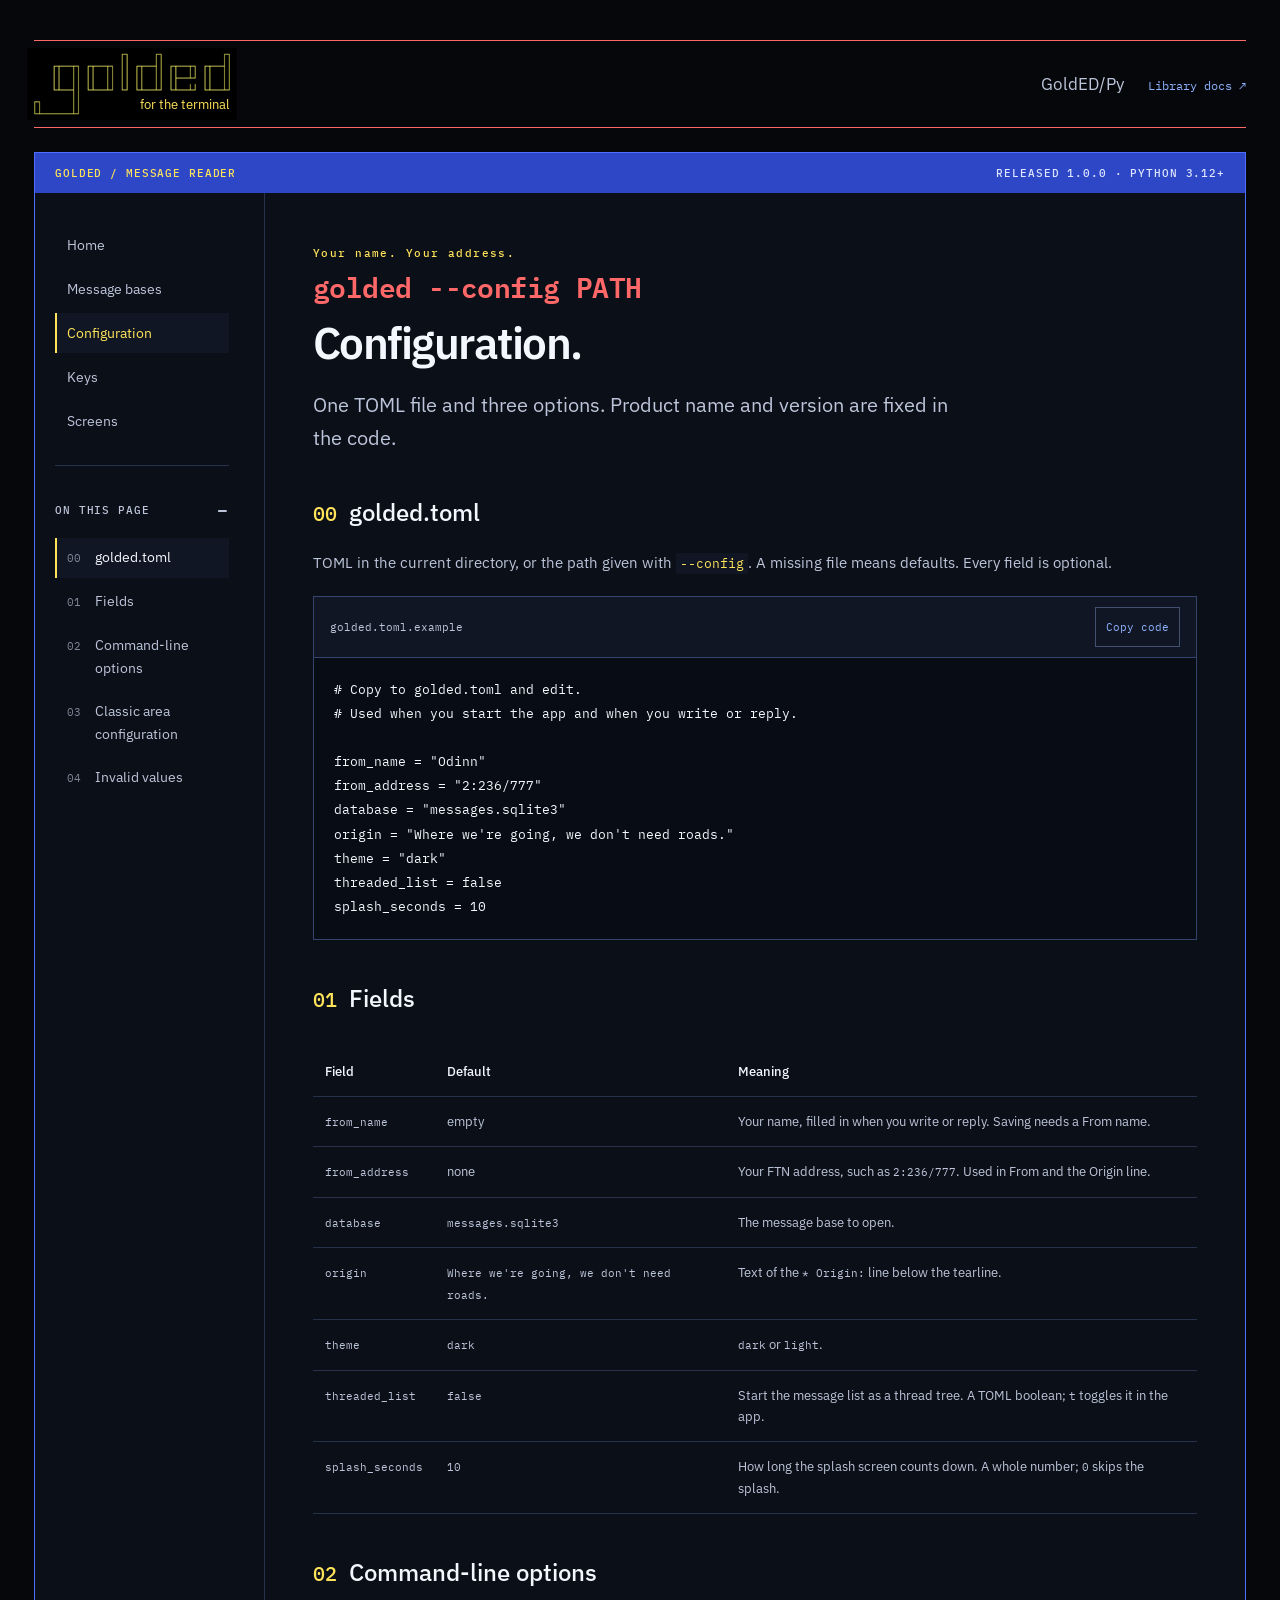
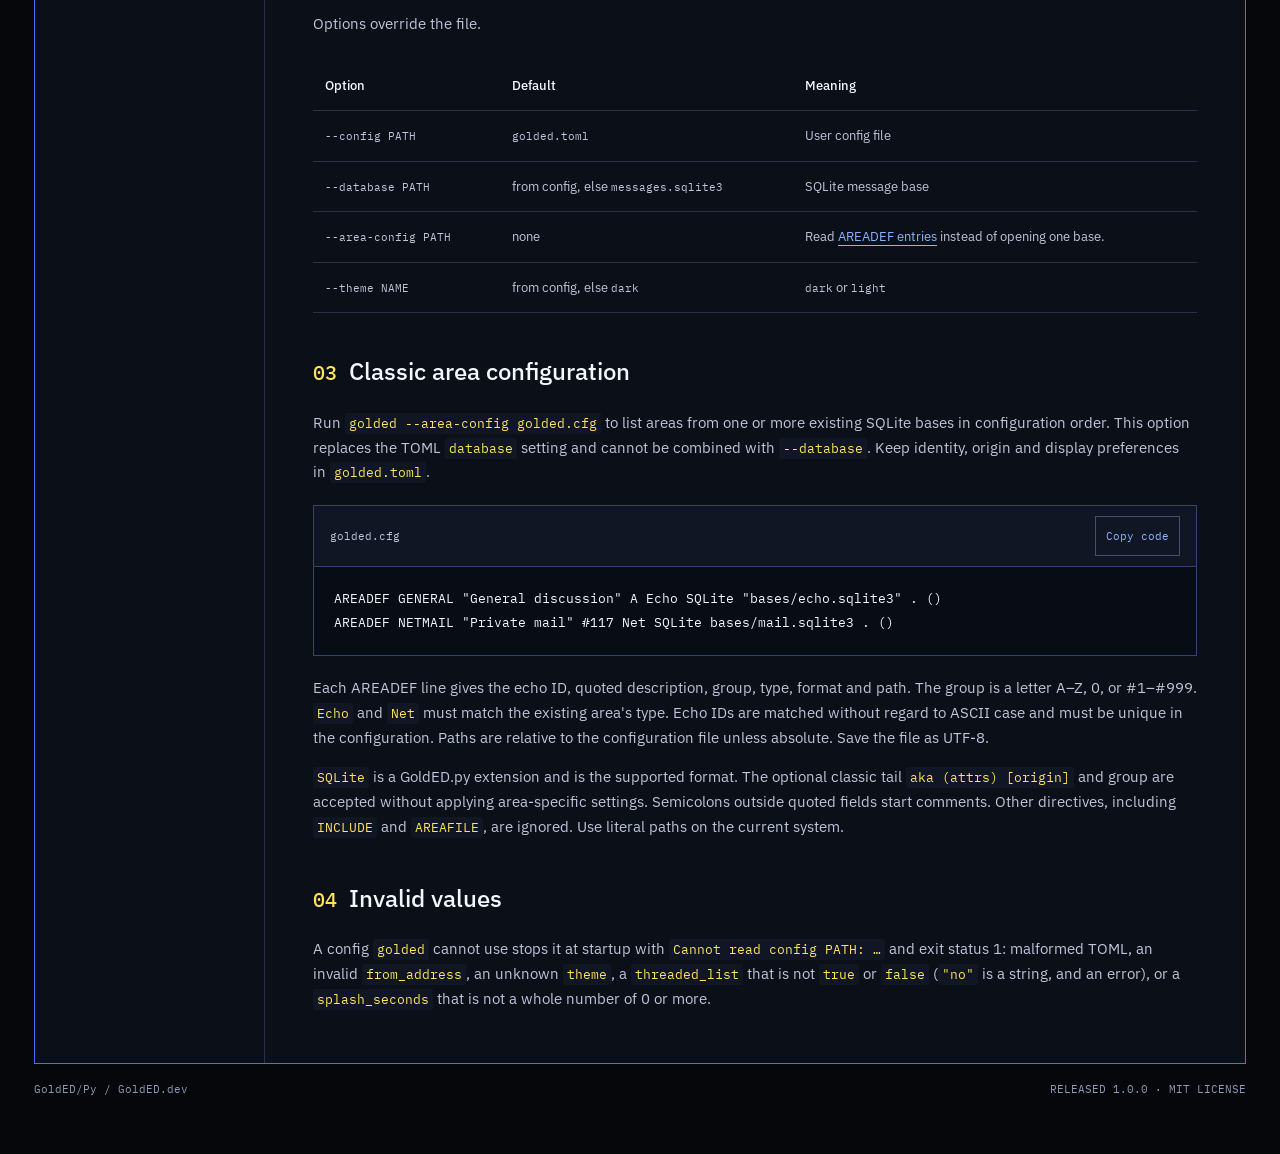
==== site/config.html @ ad5fd250 "feat: support classic GoldED area configuration Read AREADEF entries and route configured areas to t" ====
<!doctype html>
<html lang="en">
<head>
<meta charset="utf-8">
<meta name="viewport" content="width=device-width,initial-scale=1">
<meta name="description" content="golded.toml fields and golded&#x27;s command-line options.">
<title>Configuration · golded</title>
<link rel="stylesheet" href="assets/manual.css">
<link rel="stylesheet" href="assets/golded.css">
</head>
<body>
<a class="skip" href="#file">Skip to content</a>
<div class="page">
<header class="masthead">
<a class="logo-mark" href="index.html" aria-label="golded home">
<img class="logo" src="assets/golded-logo.png" width="600" height="205" alt="GoldED">
<span class="logo-subtitle" aria-hidden="true">for the terminal</span>
</a>
<div><span>GoldED/Py</span><a href="https://golded-dev.github.io/golded-ftn-python-docs/">Library docs ↗</a></div>
</header>
<div class="shell">
<div class="bar"><span>GOLDED / MESSAGE READER</span><span>RELEASED 1.0.0 · PYTHON 3.12+</span></div>
<div class="layout">
<aside><div class="sidebar">
<nav class="page-nav" aria-label="Manual"><a href="index.html">Home</a><a href="database.html">Message bases</a><a href="config.html" aria-current="page">Configuration</a><a href="keys.html">Keys</a><a href="screens.html">Screens</a></nav>
<details class="contents" open><summary>On this page</summary><nav class="nav" aria-label="Sections"><a href="#file"><span class="num">00</span>golded.toml</a><a href="#fields"><span class="num">01</span>Fields</a><a href="#options"><span class="num">02</span>Command-line options</a><a href="#areadef"><span class="num">03</span>Classic area configuration</a><a href="#errors"><span class="num">04</span>Invalid values</a></nav></details>
</div></aside>
<main><p class="eyebrow">Your name. Your address.</p><p class="command">golded --config PATH</p><h1>Configuration.</h1><p class="hero-lead">One TOML file and three options. Product name and version are fixed in the code.</p><section class="guide-section" id="file"><div class="section-title"><span>00</span><h2>golded.toml</h2></div><p>TOML in the current directory, or the path given with <code>--config</code>. A missing file means defaults. Every field is optional.</p><div class="code-pane" id="config-example"><div class="code-head"><span>golded.toml.example</span><button type="button" data-copy="config-example-text" hidden>Copy code</button></div><pre><code id="config-example-text"># Copy to golded.toml and edit.
# Used when you start the app and when you write or reply.

from_name = &quot;Odinn&quot;
from_address = &quot;2:236/777&quot;
database = &quot;messages.sqlite3&quot;
origin = &quot;Where we&#x27;re going, we don&#x27;t need roads.&quot;
theme = &quot;dark&quot;
threaded_list = false
splash_seconds = 10
</code></pre></div></section><section class="guide-section" id="fields"><div class="section-title"><span>01</span><h2>Fields</h2></div><div class="table-wrap"><table><thead><tr><th>Field</th><th>Default</th><th>Meaning</th></tr></thead><tbody><tr><td><code>from_name</code></td><td>empty</td><td>Your name, filled in when you write or reply. Saving needs a From name.</td></tr><tr><td><code>from_address</code></td><td>none</td><td>Your FTN address, such as <code>2:236/777</code>. Used in From and the Origin line.</td></tr><tr><td><code>database</code></td><td><code>messages.sqlite3</code></td><td>The message base to open.</td></tr><tr><td><code>origin</code></td><td><code>Where we're going, we don't need roads.</code></td><td>Text of the <code> * Origin:</code> line below the tearline.</td></tr><tr><td><code>theme</code></td><td><code>dark</code></td><td><code>dark</code> or <code>light</code>.</td></tr><tr><td><code>threaded_list</code></td><td><code>false</code></td><td>Start the message list as a thread tree. A TOML boolean; <code>t</code> toggles it in the app.</td></tr><tr><td><code>splash_seconds</code></td><td><code>10</code></td><td>How long the splash screen counts down. A whole number; <code>0</code> skips the splash.</td></tr></tbody></table></div></section><section class="guide-section" id="options"><div class="section-title"><span>02</span><h2>Command-line options</h2></div><p>Options override the file.</p><div class="table-wrap"><table><thead><tr><th>Option</th><th>Default</th><th>Meaning</th></tr></thead><tbody><tr><td><code>--config PATH</code></td><td><code>golded.toml</code></td><td>User config file</td></tr><tr><td><code>--database PATH</code></td><td>from config, else <code>messages.sqlite3</code></td><td>SQLite message base</td></tr><tr><td><code>--area-config PATH</code></td><td>none</td><td>Read <a href='#areadef'>AREADEF entries</a> instead of opening one base.</td></tr><tr><td><code>--theme NAME</code></td><td>from config, else <code>dark</code></td><td><code>dark</code> or <code>light</code></td></tr></tbody></table></div></section><section class="guide-section" id="areadef"><div class="section-title"><span>03</span><h2>Classic area configuration</h2></div><p>Run <code>golded --area-config golded.cfg</code> to list areas from one or more existing SQLite bases in configuration order. This option replaces the TOML <code>database</code> setting and cannot be combined with <code>--database</code>. Keep identity, origin and display preferences in <code>golded.toml</code>.</p><div class="code-pane" id="areadef-example"><div class="code-head"><span>golded.cfg</span><button type="button" data-copy="areadef-example-text" hidden>Copy code</button></div><pre><code id="areadef-example-text">AREADEF GENERAL &quot;General discussion&quot; A Echo SQLite &quot;bases/echo.sqlite3&quot; . ()
AREADEF NETMAIL &quot;Private mail&quot; #117 Net SQLite bases/mail.sqlite3 . ()
</code></pre></div><p>Each AREADEF line gives the echo ID, quoted description, group, type, format and path. The group is a letter A–Z, 0, or #1–#999. <code>Echo</code> and <code>Net</code> must match the existing area's type. Echo IDs are matched without regard to ASCII case and must be unique in the configuration. Paths are relative to the configuration file unless absolute. Save the file as UTF-8.</p><p><code>SQLite</code> is a GoldED.py extension and is the supported format. The optional classic tail <code>aka (attrs) [origin]</code> and group are accepted without applying area-specific settings. Semicolons outside quoted fields start comments. Other directives, including <code>INCLUDE</code> and <code>AREAFILE</code>, are ignored. Use literal paths on the current system.</p></section><section class="guide-section" id="errors"><div class="section-title"><span>04</span><h2>Invalid values</h2></div><p>A config <code>golded</code> cannot use stops it at startup with <code>Cannot read config PATH: …</code> and exit status 1: malformed TOML, an invalid <code>from_address</code>, an unknown <code>theme</code>, a <code>threaded_list</code> that is not <code>true</code> or <code>false</code> (<code>"no"</code> is a string, and an error), or a <code>splash_seconds</code> that is not a whole number of 0 or more.</p></section></main>
</div></div>
<footer><span>GoldED/Py / GoldED.dev</span><span>RELEASED 1.0.0 · MIT LICENSE</span></footer>
</div>

<script>
const contents=document.querySelector('.contents');
if(contents && window.matchMedia('(max-width:800px)').matches) contents.open=false;
for(const button of document.querySelectorAll('[data-copy]')){
  button.hidden=false;
  button.addEventListener('click', async () => {
    const node=document.getElementById(button.dataset.copy);
    const text=node.textContent;
    try {
      if(navigator.clipboard && window.isSecureContext){
        await navigator.clipboard.writeText(text);
      } else {
        const field=document.createElement('textarea');
        field.value=text;
        field.style.position='fixed';
        field.style.opacity='0';
        document.body.append(field);
        field.select();
        const ok=document.execCommand('copy');
        field.remove();
        button.focus();
        if(!ok) throw new Error('copy');
      }
      button.textContent='Copied';
    } catch {
      button.textContent='Select code';
      const range=document.createRange();
      range.selectNodeContents(node);
      const selection=window.getSelection();
      selection.removeAllRanges();
      selection.addRange(range);
    }
    setTimeout(() => button.textContent='Copy code', 1800);
  });
}
const links=[...document.querySelectorAll('.nav a')];
const sections=[...document.querySelectorAll('main section')];
function markSection(id){
  for(const link of links){
    if(link.hash === '#' + id) link.setAttribute('aria-current','location');
    else link.removeAttribute('aria-current');
  }
}
function track(){
  if(!sections.length) return;
  let current=sections[0].id;
  for(const section of sections){
    if(section.getBoundingClientRect().top <= 120) current=section.id;
  }
  const page=document.scrollingElement;
  if(page.scrollHeight > page.clientHeight &&
     Math.ceil(page.scrollTop + page.clientHeight) >= page.scrollHeight - 2){
    current=sections[sections.length - 1].id;
  }
  markSection(current);
}
window.addEventListener('scroll', track, {passive:true});
window.addEventListener('resize', track);
window.addEventListener('hashchange', () => {
  const selected=links.find(link => link.hash === window.location.hash);
  if(selected) markSection(selected.hash.slice(1));
  else track();
});
track();
</script>

</body>
</html>
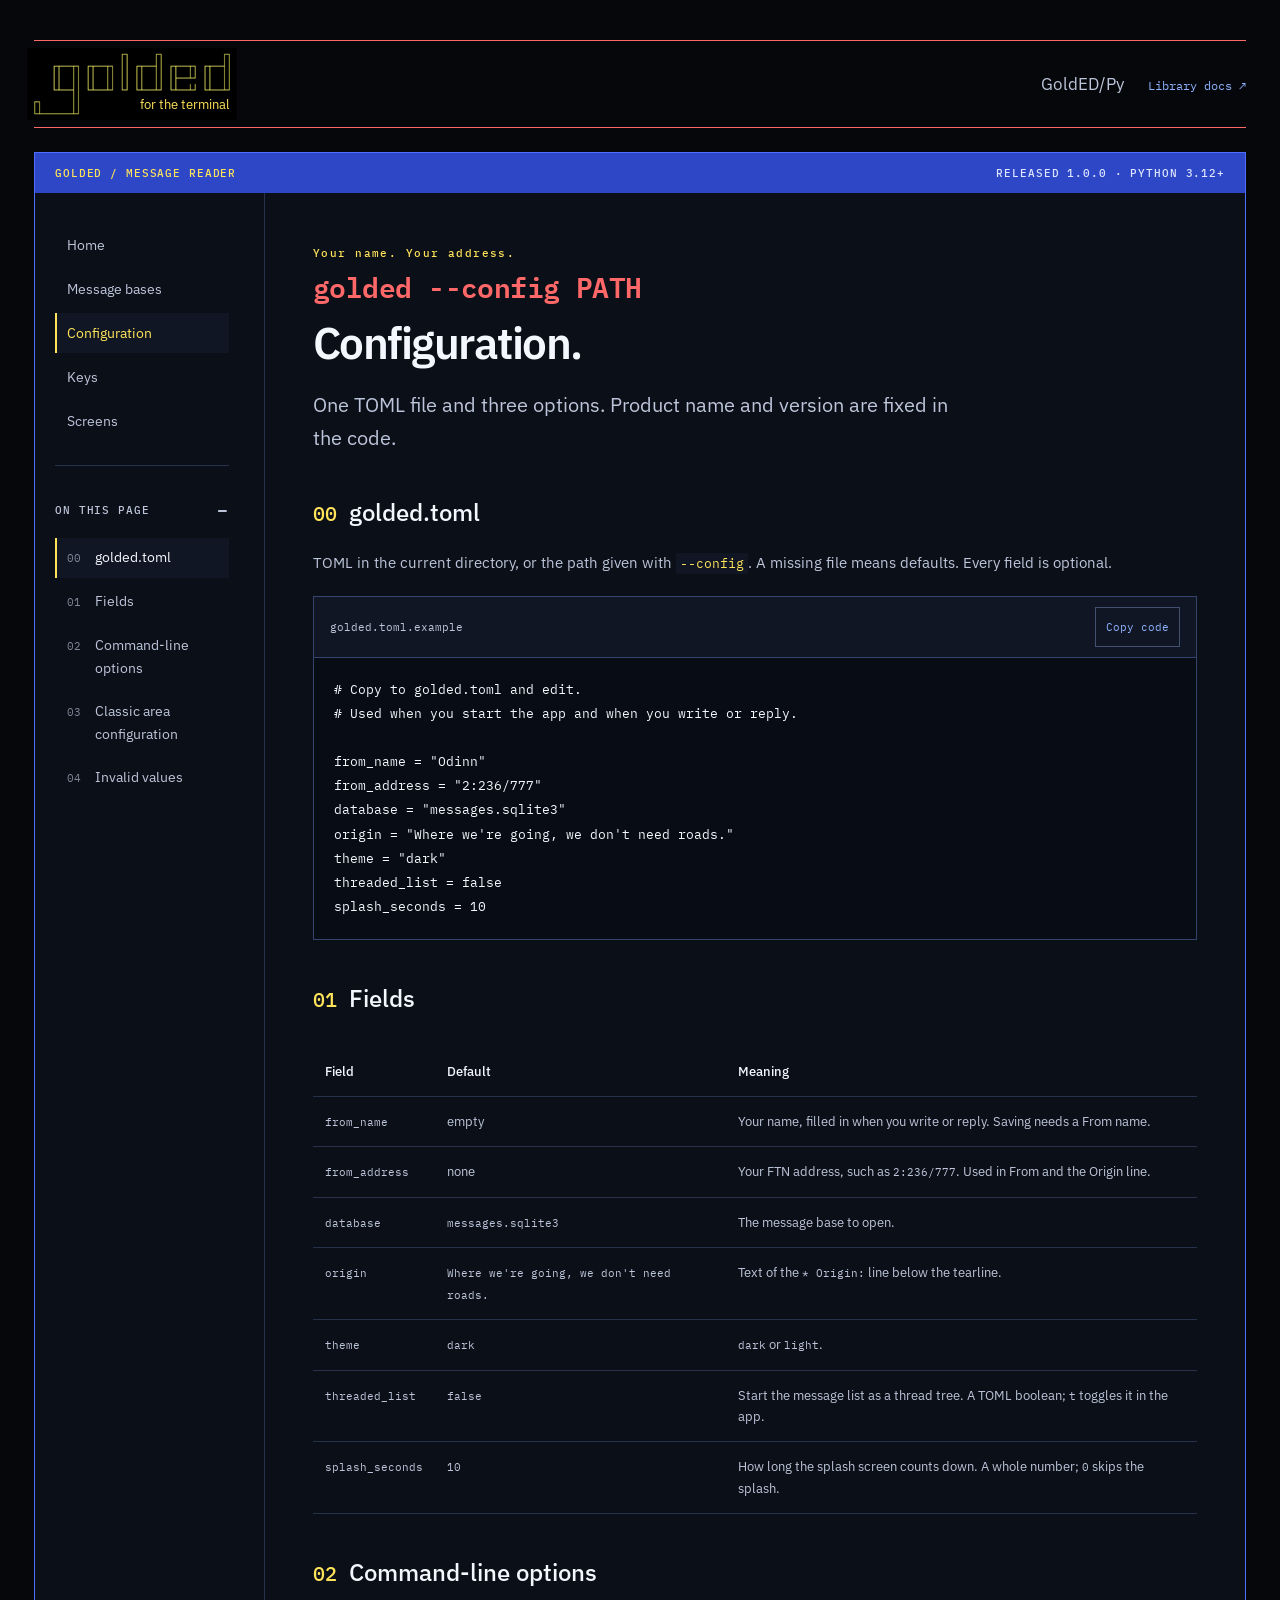
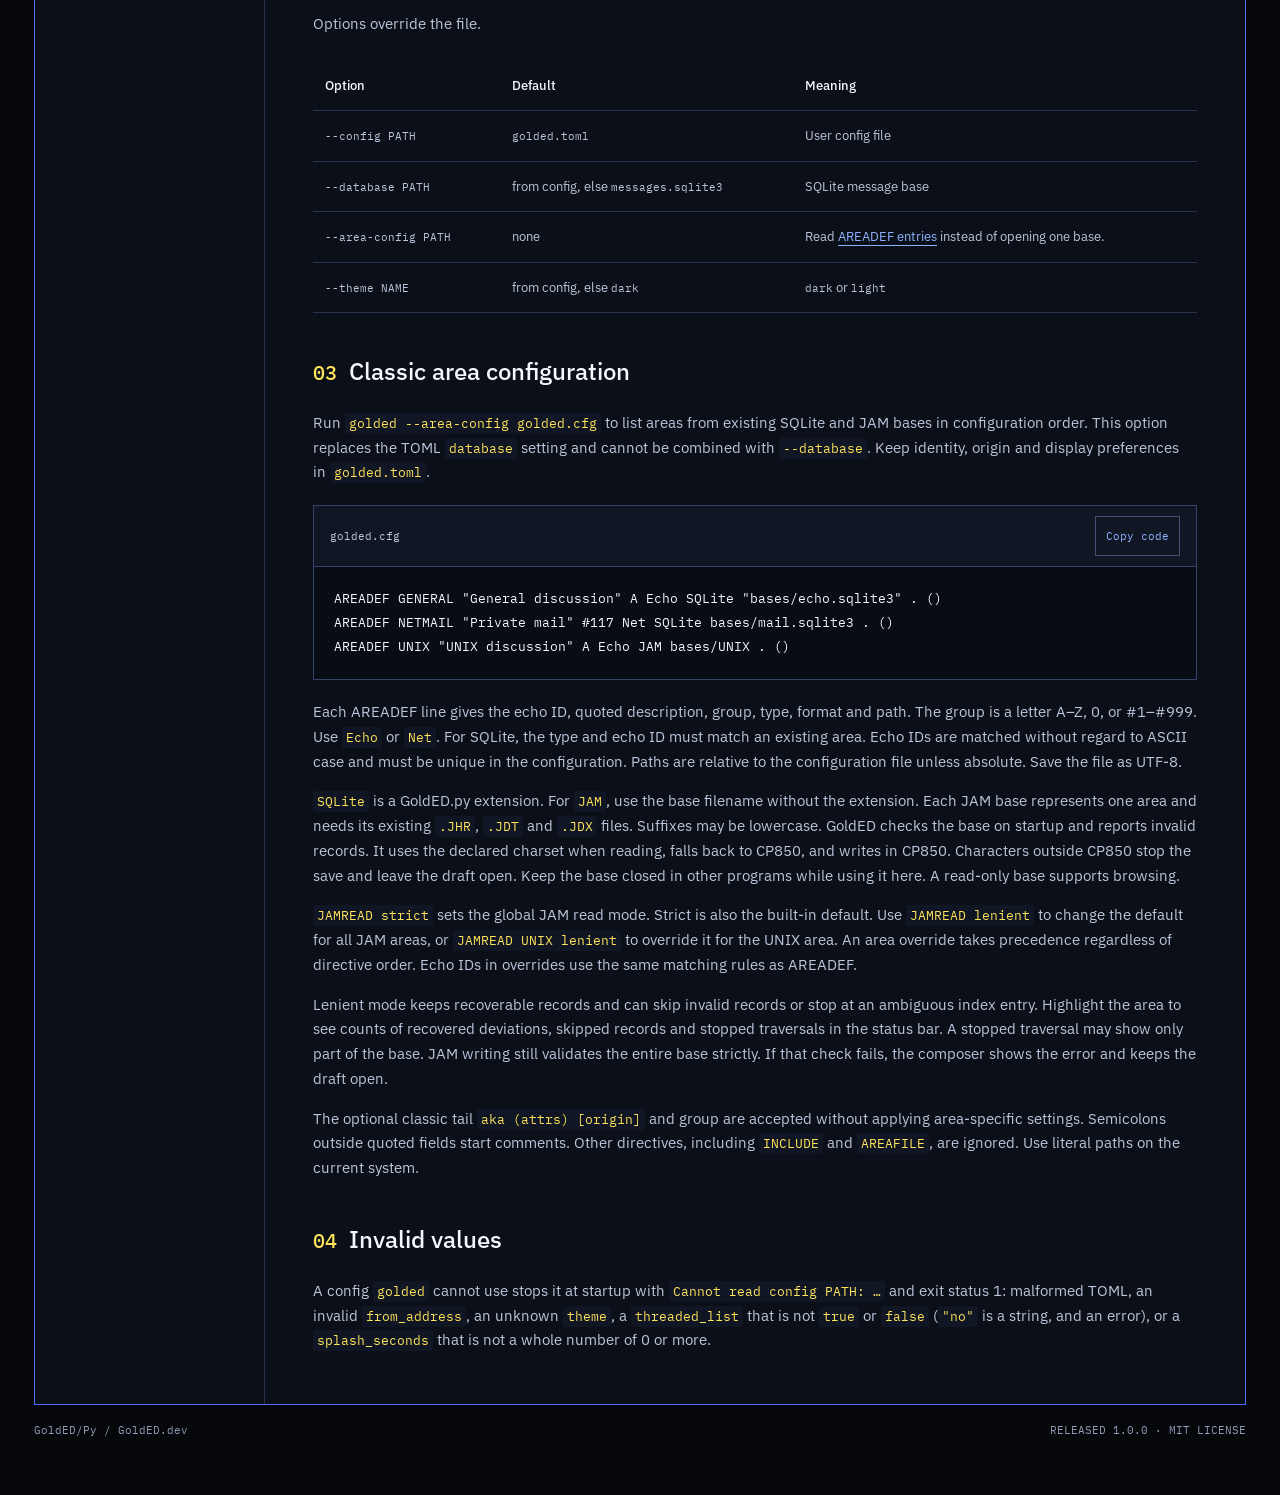
==== commit 795cb273: "feat: support JAM message bases and read modes Open JAM areas through AREADEF and route reads, new m" ====
--- a/site/config.html
+++ b/site/config.html
@@ -35,9 +35,10 @@
 theme = &quot;dark&quot;
 threaded_list = false
 splash_seconds = 10
-</code></pre></div></section><section class="guide-section" id="fields"><div class="section-title"><span>01</span><h2>Fields</h2></div><div class="table-wrap"><table><thead><tr><th>Field</th><th>Default</th><th>Meaning</th></tr></thead><tbody><tr><td><code>from_name</code></td><td>empty</td><td>Your name, filled in when you write or reply. Saving needs a From name.</td></tr><tr><td><code>from_address</code></td><td>none</td><td>Your FTN address, such as <code>2:236/777</code>. Used in From and the Origin line.</td></tr><tr><td><code>database</code></td><td><code>messages.sqlite3</code></td><td>The message base to open.</td></tr><tr><td><code>origin</code></td><td><code>Where we're going, we don't need roads.</code></td><td>Text of the <code> * Origin:</code> line below the tearline.</td></tr><tr><td><code>theme</code></td><td><code>dark</code></td><td><code>dark</code> or <code>light</code>.</td></tr><tr><td><code>threaded_list</code></td><td><code>false</code></td><td>Start the message list as a thread tree. A TOML boolean; <code>t</code> toggles it in the app.</td></tr><tr><td><code>splash_seconds</code></td><td><code>10</code></td><td>How long the splash screen counts down. A whole number; <code>0</code> skips the splash.</td></tr></tbody></table></div></section><section class="guide-section" id="options"><div class="section-title"><span>02</span><h2>Command-line options</h2></div><p>Options override the file.</p><div class="table-wrap"><table><thead><tr><th>Option</th><th>Default</th><th>Meaning</th></tr></thead><tbody><tr><td><code>--config PATH</code></td><td><code>golded.toml</code></td><td>User config file</td></tr><tr><td><code>--database PATH</code></td><td>from config, else <code>messages.sqlite3</code></td><td>SQLite message base</td></tr><tr><td><code>--area-config PATH</code></td><td>none</td><td>Read <a href='#areadef'>AREADEF entries</a> instead of opening one base.</td></tr><tr><td><code>--theme NAME</code></td><td>from config, else <code>dark</code></td><td><code>dark</code> or <code>light</code></td></tr></tbody></table></div></section><section class="guide-section" id="areadef"><div class="section-title"><span>03</span><h2>Classic area configuration</h2></div><p>Run <code>golded --area-config golded.cfg</code> to list areas from one or more existing SQLite bases in configuration order. This option replaces the TOML <code>database</code> setting and cannot be combined with <code>--database</code>. Keep identity, origin and display preferences in <code>golded.toml</code>.</p><div class="code-pane" id="areadef-example"><div class="code-head"><span>golded.cfg</span><button type="button" data-copy="areadef-example-text" hidden>Copy code</button></div><pre><code id="areadef-example-text">AREADEF GENERAL &quot;General discussion&quot; A Echo SQLite &quot;bases/echo.sqlite3&quot; . ()
+</code></pre></div></section><section class="guide-section" id="fields"><div class="section-title"><span>01</span><h2>Fields</h2></div><div class="table-wrap"><table><thead><tr><th>Field</th><th>Default</th><th>Meaning</th></tr></thead><tbody><tr><td><code>from_name</code></td><td>empty</td><td>Your name, filled in when you write or reply. Saving needs a From name.</td></tr><tr><td><code>from_address</code></td><td>none</td><td>Your FTN address, such as <code>2:236/777</code>. Used in From and the Origin line.</td></tr><tr><td><code>database</code></td><td><code>messages.sqlite3</code></td><td>The message base to open.</td></tr><tr><td><code>origin</code></td><td><code>Where we're going, we don't need roads.</code></td><td>Text of the <code> * Origin:</code> line below the tearline.</td></tr><tr><td><code>theme</code></td><td><code>dark</code></td><td><code>dark</code> or <code>light</code>.</td></tr><tr><td><code>threaded_list</code></td><td><code>false</code></td><td>Start the message list as a thread tree. A TOML boolean; <code>t</code> toggles it in the app.</td></tr><tr><td><code>splash_seconds</code></td><td><code>10</code></td><td>How long the splash screen counts down. A whole number; <code>0</code> skips the splash.</td></tr></tbody></table></div></section><section class="guide-section" id="options"><div class="section-title"><span>02</span><h2>Command-line options</h2></div><p>Options override the file.</p><div class="table-wrap"><table><thead><tr><th>Option</th><th>Default</th><th>Meaning</th></tr></thead><tbody><tr><td><code>--config PATH</code></td><td><code>golded.toml</code></td><td>User config file</td></tr><tr><td><code>--database PATH</code></td><td>from config, else <code>messages.sqlite3</code></td><td>SQLite message base</td></tr><tr><td><code>--area-config PATH</code></td><td>none</td><td>Read <a href='#areadef'>AREADEF entries</a> instead of opening one base.</td></tr><tr><td><code>--theme NAME</code></td><td>from config, else <code>dark</code></td><td><code>dark</code> or <code>light</code></td></tr></tbody></table></div></section><section class="guide-section" id="areadef"><div class="section-title"><span>03</span><h2>Classic area configuration</h2></div><p>Run <code>golded --area-config golded.cfg</code> to list areas from existing SQLite and JAM bases in configuration order. This option replaces the TOML <code>database</code> setting and cannot be combined with <code>--database</code>. Keep identity, origin and display preferences in <code>golded.toml</code>.</p><div class="code-pane" id="areadef-example"><div class="code-head"><span>golded.cfg</span><button type="button" data-copy="areadef-example-text" hidden>Copy code</button></div><pre><code id="areadef-example-text">AREADEF GENERAL &quot;General discussion&quot; A Echo SQLite &quot;bases/echo.sqlite3&quot; . ()
 AREADEF NETMAIL &quot;Private mail&quot; #117 Net SQLite bases/mail.sqlite3 . ()
-</code></pre></div><p>Each AREADEF line gives the echo ID, quoted description, group, type, format and path. The group is a letter A–Z, 0, or #1–#999. <code>Echo</code> and <code>Net</code> must match the existing area's type. Echo IDs are matched without regard to ASCII case and must be unique in the configuration. Paths are relative to the configuration file unless absolute. Save the file as UTF-8.</p><p><code>SQLite</code> is a GoldED.py extension and is the supported format. The optional classic tail <code>aka (attrs) [origin]</code> and group are accepted without applying area-specific settings. Semicolons outside quoted fields start comments. Other directives, including <code>INCLUDE</code> and <code>AREAFILE</code>, are ignored. Use literal paths on the current system.</p></section><section class="guide-section" id="errors"><div class="section-title"><span>04</span><h2>Invalid values</h2></div><p>A config <code>golded</code> cannot use stops it at startup with <code>Cannot read config PATH: …</code> and exit status 1: malformed TOML, an invalid <code>from_address</code>, an unknown <code>theme</code>, a <code>threaded_list</code> that is not <code>true</code> or <code>false</code> (<code>"no"</code> is a string, and an error), or a <code>splash_seconds</code> that is not a whole number of 0 or more.</p></section></main>
+AREADEF UNIX &quot;UNIX discussion&quot; A Echo JAM bases/UNIX . ()
+</code></pre></div><p>Each AREADEF line gives the echo ID, quoted description, group, type, format and path. The group is a letter A–Z, 0, or #1–#999. Use <code>Echo</code> or <code>Net</code>. For SQLite, the type and echo ID must match an existing area. Echo IDs are matched without regard to ASCII case and must be unique in the configuration. Paths are relative to the configuration file unless absolute. Save the file as UTF-8.</p><p><code>SQLite</code> is a GoldED.py extension. For <code>JAM</code>, use the base filename without the extension. Each JAM base represents one area and needs its existing <code>.JHR</code>, <code>.JDT</code> and <code>.JDX</code> files. Suffixes may be lowercase. GoldED checks the base on startup and reports invalid records. It uses the declared charset when reading, falls back to CP850, and writes in CP850. Characters outside CP850 stop the save and leave the draft open. Keep the base closed in other programs while using it here. A read-only base supports browsing.</p><p><code>JAMREAD strict</code> sets the global JAM read mode. Strict is also the built-in default. Use <code>JAMREAD lenient</code> to change the default for all JAM areas, or <code>JAMREAD UNIX lenient</code> to override it for the UNIX area. An area override takes precedence regardless of directive order. Echo IDs in overrides use the same matching rules as AREADEF.</p><p>Lenient mode keeps recoverable records and can skip invalid records or stop at an ambiguous index entry. Highlight the area to see counts of recovered deviations, skipped records and stopped traversals in the status bar. A stopped traversal may show only part of the base. JAM writing still validates the entire base strictly. If that check fails, the composer shows the error and keeps the draft open.</p><p>The optional classic tail <code>aka (attrs) [origin]</code> and group are accepted without applying area-specific settings. Semicolons outside quoted fields start comments. Other directives, including <code>INCLUDE</code> and <code>AREAFILE</code>, are ignored. Use literal paths on the current system.</p></section><section class="guide-section" id="errors"><div class="section-title"><span>04</span><h2>Invalid values</h2></div><p>A config <code>golded</code> cannot use stops it at startup with <code>Cannot read config PATH: …</code> and exit status 1: malformed TOML, an invalid <code>from_address</code>, an unknown <code>theme</code>, a <code>threaded_list</code> that is not <code>true</code> or <code>false</code> (<code>"no"</code> is a string, and an error), or a <code>splash_seconds</code> that is not a whole number of 0 or more.</p></section></main>
 </div></div>
 <footer><span>GoldED/Py / GoldED.dev</span><span>RELEASED 1.0.0 · MIT LICENSE</span></footer>
 </div>
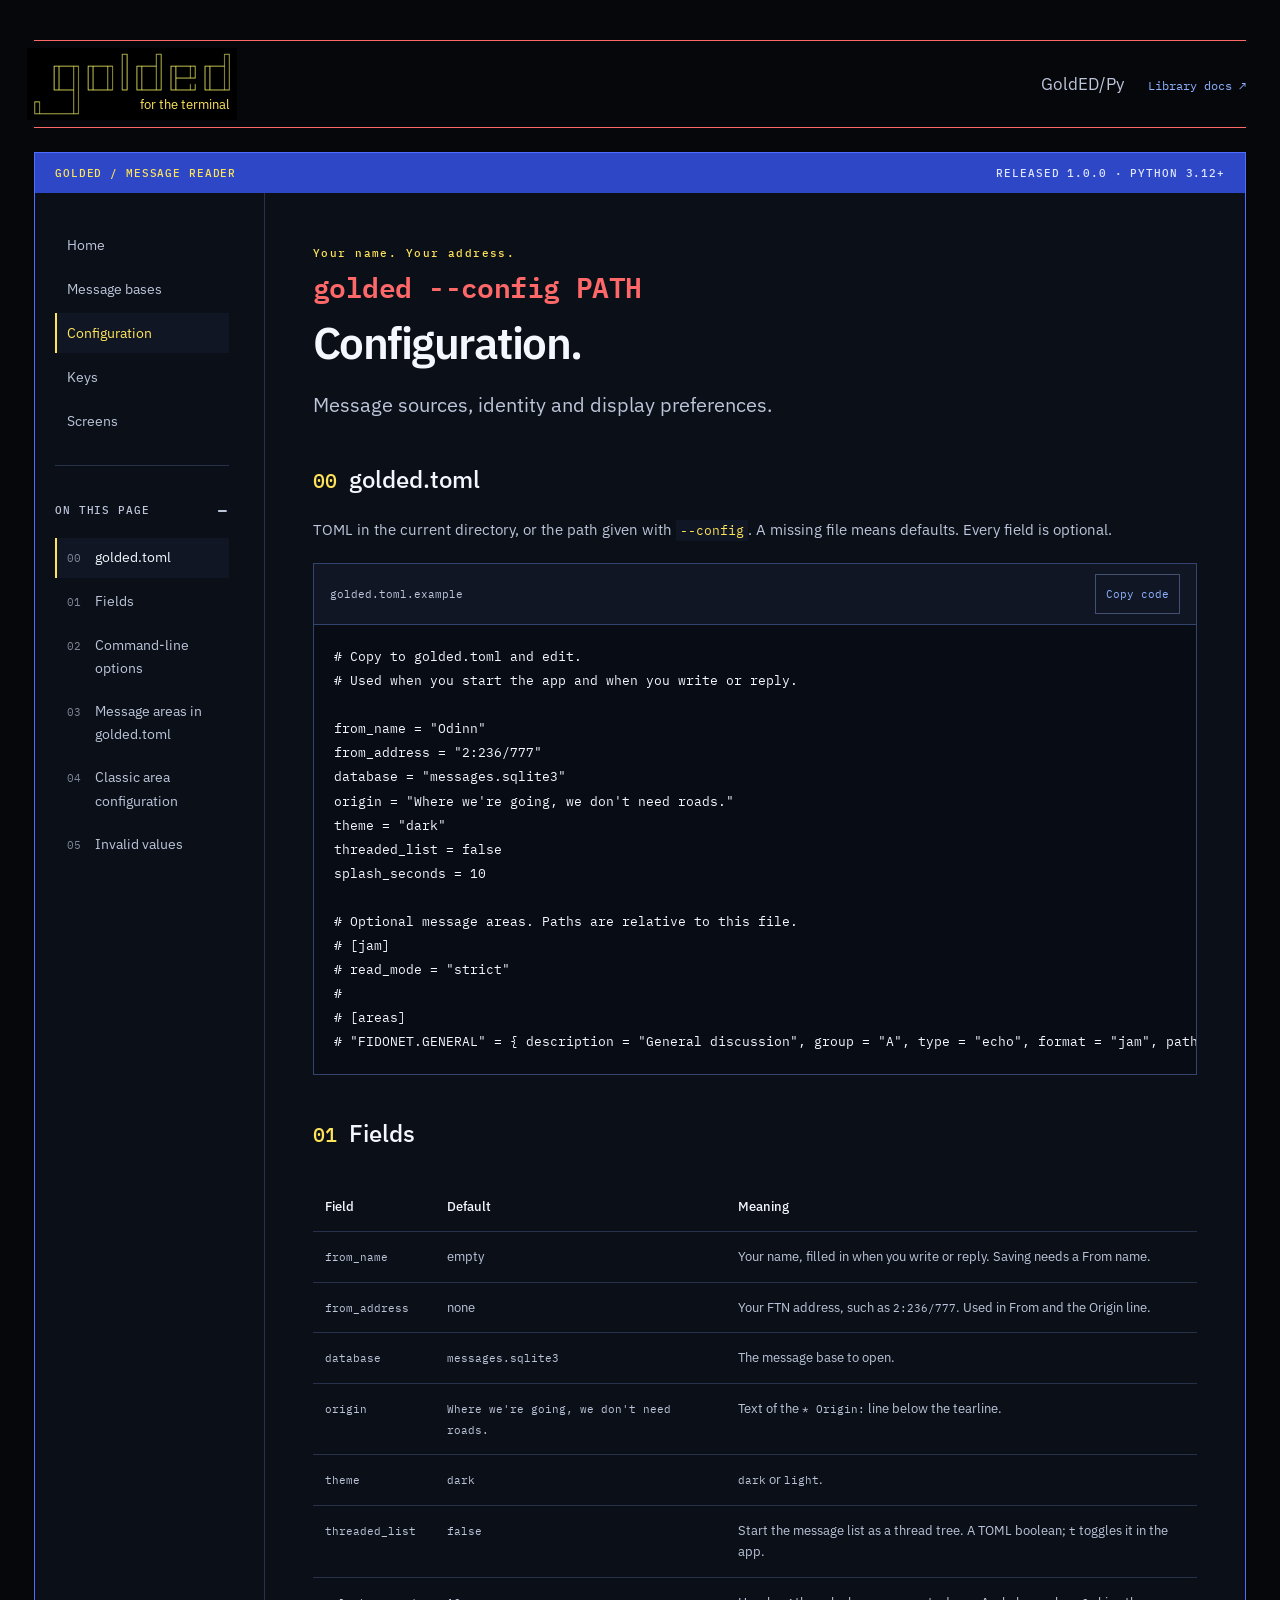
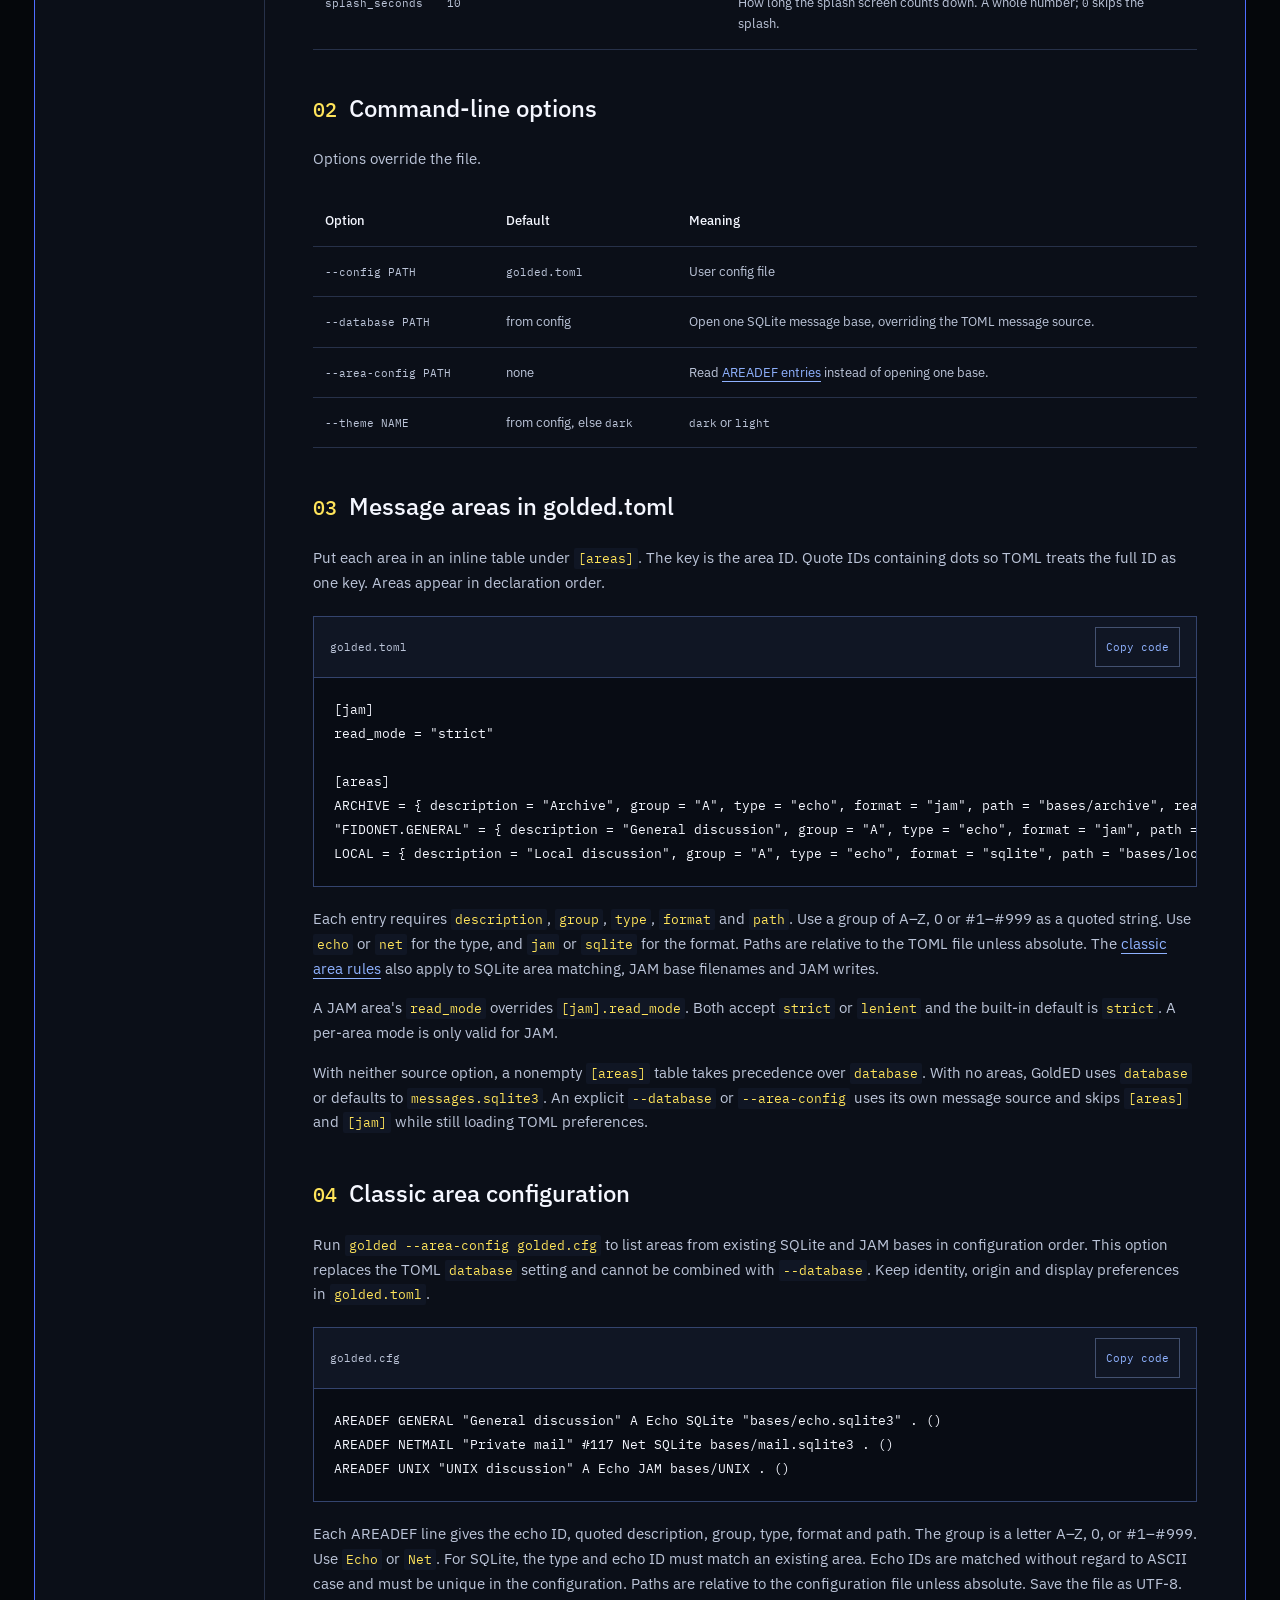
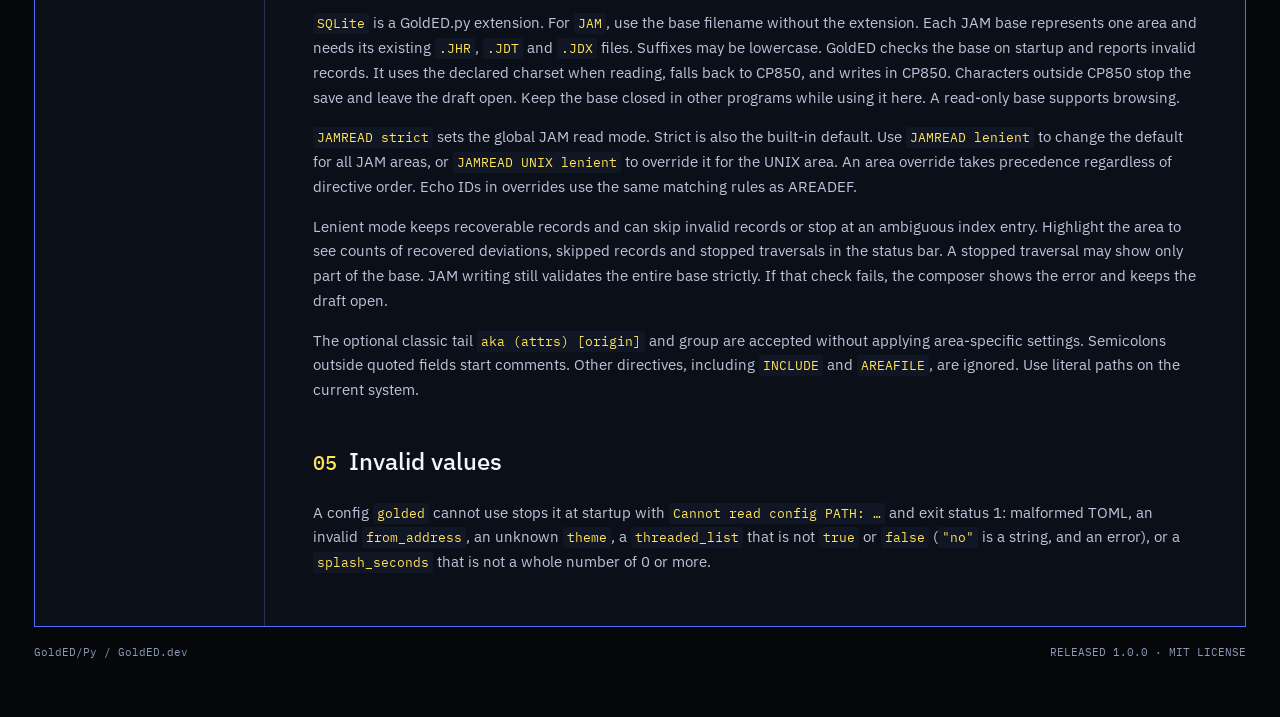
==== commit 0903a2e4: "Merge TOML message area configuration" ====
--- a/site/config.html
+++ b/site/config.html
@@ -23,9 +23,9 @@
 <div class="layout">
 <aside><div class="sidebar">
 <nav class="page-nav" aria-label="Manual"><a href="index.html">Home</a><a href="database.html">Message bases</a><a href="config.html" aria-current="page">Configuration</a><a href="keys.html">Keys</a><a href="screens.html">Screens</a></nav>
-<details class="contents" open><summary>On this page</summary><nav class="nav" aria-label="Sections"><a href="#file"><span class="num">00</span>golded.toml</a><a href="#fields"><span class="num">01</span>Fields</a><a href="#options"><span class="num">02</span>Command-line options</a><a href="#areadef"><span class="num">03</span>Classic area configuration</a><a href="#errors"><span class="num">04</span>Invalid values</a></nav></details>
+<details class="contents" open><summary>On this page</summary><nav class="nav" aria-label="Sections"><a href="#file"><span class="num">00</span>golded.toml</a><a href="#fields"><span class="num">01</span>Fields</a><a href="#options"><span class="num">02</span>Command-line options</a><a href="#toml-areas"><span class="num">03</span>Message areas in golded.toml</a><a href="#areadef"><span class="num">04</span>Classic area configuration</a><a href="#errors"><span class="num">05</span>Invalid values</a></nav></details>
 </div></aside>
-<main><p class="eyebrow">Your name. Your address.</p><p class="command">golded --config PATH</p><h1>Configuration.</h1><p class="hero-lead">One TOML file and three options. Product name and version are fixed in the code.</p><section class="guide-section" id="file"><div class="section-title"><span>00</span><h2>golded.toml</h2></div><p>TOML in the current directory, or the path given with <code>--config</code>. A missing file means defaults. Every field is optional.</p><div class="code-pane" id="config-example"><div class="code-head"><span>golded.toml.example</span><button type="button" data-copy="config-example-text" hidden>Copy code</button></div><pre><code id="config-example-text"># Copy to golded.toml and edit.
+<main><p class="eyebrow">Your name. Your address.</p><p class="command">golded --config PATH</p><h1>Configuration.</h1><p class="hero-lead">Message sources, identity and display preferences.</p><section class="guide-section" id="file"><div class="section-title"><span>00</span><h2>golded.toml</h2></div><p>TOML in the current directory, or the path given with <code>--config</code>. A missing file means defaults. Every field is optional.</p><div class="code-pane" id="config-example"><div class="code-head"><span>golded.toml.example</span><button type="button" data-copy="config-example-text" hidden>Copy code</button></div><pre><code id="config-example-text"># Copy to golded.toml and edit.
 # Used when you start the app and when you write or reply.
 
 from_name = &quot;Odinn&quot;
@@ -35,10 +35,24 @@
 theme = &quot;dark&quot;
 threaded_list = false
 splash_seconds = 10
-</code></pre></div></section><section class="guide-section" id="fields"><div class="section-title"><span>01</span><h2>Fields</h2></div><div class="table-wrap"><table><thead><tr><th>Field</th><th>Default</th><th>Meaning</th></tr></thead><tbody><tr><td><code>from_name</code></td><td>empty</td><td>Your name, filled in when you write or reply. Saving needs a From name.</td></tr><tr><td><code>from_address</code></td><td>none</td><td>Your FTN address, such as <code>2:236/777</code>. Used in From and the Origin line.</td></tr><tr><td><code>database</code></td><td><code>messages.sqlite3</code></td><td>The message base to open.</td></tr><tr><td><code>origin</code></td><td><code>Where we're going, we don't need roads.</code></td><td>Text of the <code> * Origin:</code> line below the tearline.</td></tr><tr><td><code>theme</code></td><td><code>dark</code></td><td><code>dark</code> or <code>light</code>.</td></tr><tr><td><code>threaded_list</code></td><td><code>false</code></td><td>Start the message list as a thread tree. A TOML boolean; <code>t</code> toggles it in the app.</td></tr><tr><td><code>splash_seconds</code></td><td><code>10</code></td><td>How long the splash screen counts down. A whole number; <code>0</code> skips the splash.</td></tr></tbody></table></div></section><section class="guide-section" id="options"><div class="section-title"><span>02</span><h2>Command-line options</h2></div><p>Options override the file.</p><div class="table-wrap"><table><thead><tr><th>Option</th><th>Default</th><th>Meaning</th></tr></thead><tbody><tr><td><code>--config PATH</code></td><td><code>golded.toml</code></td><td>User config file</td></tr><tr><td><code>--database PATH</code></td><td>from config, else <code>messages.sqlite3</code></td><td>SQLite message base</td></tr><tr><td><code>--area-config PATH</code></td><td>none</td><td>Read <a href='#areadef'>AREADEF entries</a> instead of opening one base.</td></tr><tr><td><code>--theme NAME</code></td><td>from config, else <code>dark</code></td><td><code>dark</code> or <code>light</code></td></tr></tbody></table></div></section><section class="guide-section" id="areadef"><div class="section-title"><span>03</span><h2>Classic area configuration</h2></div><p>Run <code>golded --area-config golded.cfg</code> to list areas from existing SQLite and JAM bases in configuration order. This option replaces the TOML <code>database</code> setting and cannot be combined with <code>--database</code>. Keep identity, origin and display preferences in <code>golded.toml</code>.</p><div class="code-pane" id="areadef-example"><div class="code-head"><span>golded.cfg</span><button type="button" data-copy="areadef-example-text" hidden>Copy code</button></div><pre><code id="areadef-example-text">AREADEF GENERAL &quot;General discussion&quot; A Echo SQLite &quot;bases/echo.sqlite3&quot; . ()
+
+# Optional message areas. Paths are relative to this file.
+# [jam]
+# read_mode = &quot;strict&quot;
+#
+# [areas]
+# &quot;FIDONET.GENERAL&quot; = { description = &quot;General discussion&quot;, group = &quot;A&quot;, type = &quot;echo&quot;, format = &quot;jam&quot;, path = &quot;bases/general&quot;, read_mode = &quot;lenient&quot; }
+</code></pre></div></section><section class="guide-section" id="fields"><div class="section-title"><span>01</span><h2>Fields</h2></div><div class="table-wrap"><table><thead><tr><th>Field</th><th>Default</th><th>Meaning</th></tr></thead><tbody><tr><td><code>from_name</code></td><td>empty</td><td>Your name, filled in when you write or reply. Saving needs a From name.</td></tr><tr><td><code>from_address</code></td><td>none</td><td>Your FTN address, such as <code>2:236/777</code>. Used in From and the Origin line.</td></tr><tr><td><code>database</code></td><td><code>messages.sqlite3</code></td><td>The message base to open.</td></tr><tr><td><code>origin</code></td><td><code>Where we're going, we don't need roads.</code></td><td>Text of the <code> * Origin:</code> line below the tearline.</td></tr><tr><td><code>theme</code></td><td><code>dark</code></td><td><code>dark</code> or <code>light</code>.</td></tr><tr><td><code>threaded_list</code></td><td><code>false</code></td><td>Start the message list as a thread tree. A TOML boolean; <code>t</code> toggles it in the app.</td></tr><tr><td><code>splash_seconds</code></td><td><code>10</code></td><td>How long the splash screen counts down. A whole number; <code>0</code> skips the splash.</td></tr></tbody></table></div></section><section class="guide-section" id="options"><div class="section-title"><span>02</span><h2>Command-line options</h2></div><p>Options override the file.</p><div class="table-wrap"><table><thead><tr><th>Option</th><th>Default</th><th>Meaning</th></tr></thead><tbody><tr><td><code>--config PATH</code></td><td><code>golded.toml</code></td><td>User config file</td></tr><tr><td><code>--database PATH</code></td><td>from config</td><td>Open one SQLite message base, overriding the TOML message source.</td></tr><tr><td><code>--area-config PATH</code></td><td>none</td><td>Read <a href='#areadef'>AREADEF entries</a> instead of opening one base.</td></tr><tr><td><code>--theme NAME</code></td><td>from config, else <code>dark</code></td><td><code>dark</code> or <code>light</code></td></tr></tbody></table></div></section><section class="guide-section" id="toml-areas"><div class="section-title"><span>03</span><h2>Message areas in golded.toml</h2></div><p>Put each area in an inline table under <code>[areas]</code>. The key is the area ID. Quote IDs containing dots so TOML treats the full ID as one key. Areas appear in declaration order.</p><div class="code-pane" id="toml-areas-example"><div class="code-head"><span>golded.toml</span><button type="button" data-copy="toml-areas-example-text" hidden>Copy code</button></div><pre><code id="toml-areas-example-text">[jam]
+read_mode = &quot;strict&quot;
+
+[areas]
+ARCHIVE = { description = &quot;Archive&quot;, group = &quot;A&quot;, type = &quot;echo&quot;, format = &quot;jam&quot;, path = &quot;bases/archive&quot;, read_mode = &quot;lenient&quot; }
+&quot;FIDONET.GENERAL&quot; = { description = &quot;General discussion&quot;, group = &quot;A&quot;, type = &quot;echo&quot;, format = &quot;jam&quot;, path = &quot;bases/general&quot; }
+LOCAL = { description = &quot;Local discussion&quot;, group = &quot;A&quot;, type = &quot;echo&quot;, format = &quot;sqlite&quot;, path = &quot;bases/local.sqlite3&quot; }
+</code></pre></div><p>Each entry requires <code>description</code>, <code>group</code>, <code>type</code>, <code>format</code> and <code>path</code>. Use a group of A–Z, 0 or #1–#999 as a quoted string. Use <code>echo</code> or <code>net</code> for the type, and <code>jam</code> or <code>sqlite</code> for the format. Paths are relative to the TOML file unless absolute. The <a href='#areadef'>classic area rules</a> also apply to SQLite area matching, JAM base filenames and JAM writes.</p><p>A JAM area's <code>read_mode</code> overrides <code>[jam].read_mode</code>. Both accept <code>strict</code> or <code>lenient</code> and the built-in default is <code>strict</code>. A per-area mode is only valid for JAM.</p><p>With neither source option, a nonempty <code>[areas]</code> table takes precedence over <code>database</code>. With no areas, GoldED uses <code>database</code> or defaults to <code>messages.sqlite3</code>. An explicit <code>--database</code> or <code>--area-config</code> uses its own message source and skips <code>[areas]</code> and <code>[jam]</code> while still loading TOML preferences.</p></section><section class="guide-section" id="areadef"><div class="section-title"><span>04</span><h2>Classic area configuration</h2></div><p>Run <code>golded --area-config golded.cfg</code> to list areas from existing SQLite and JAM bases in configuration order. This option replaces the TOML <code>database</code> setting and cannot be combined with <code>--database</code>. Keep identity, origin and display preferences in <code>golded.toml</code>.</p><div class="code-pane" id="areadef-example"><div class="code-head"><span>golded.cfg</span><button type="button" data-copy="areadef-example-text" hidden>Copy code</button></div><pre><code id="areadef-example-text">AREADEF GENERAL &quot;General discussion&quot; A Echo SQLite &quot;bases/echo.sqlite3&quot; . ()
 AREADEF NETMAIL &quot;Private mail&quot; #117 Net SQLite bases/mail.sqlite3 . ()
 AREADEF UNIX &quot;UNIX discussion&quot; A Echo JAM bases/UNIX . ()
-</code></pre></div><p>Each AREADEF line gives the echo ID, quoted description, group, type, format and path. The group is a letter A–Z, 0, or #1–#999. Use <code>Echo</code> or <code>Net</code>. For SQLite, the type and echo ID must match an existing area. Echo IDs are matched without regard to ASCII case and must be unique in the configuration. Paths are relative to the configuration file unless absolute. Save the file as UTF-8.</p><p><code>SQLite</code> is a GoldED.py extension. For <code>JAM</code>, use the base filename without the extension. Each JAM base represents one area and needs its existing <code>.JHR</code>, <code>.JDT</code> and <code>.JDX</code> files. Suffixes may be lowercase. GoldED checks the base on startup and reports invalid records. It uses the declared charset when reading, falls back to CP850, and writes in CP850. Characters outside CP850 stop the save and leave the draft open. Keep the base closed in other programs while using it here. A read-only base supports browsing.</p><p><code>JAMREAD strict</code> sets the global JAM read mode. Strict is also the built-in default. Use <code>JAMREAD lenient</code> to change the default for all JAM areas, or <code>JAMREAD UNIX lenient</code> to override it for the UNIX area. An area override takes precedence regardless of directive order. Echo IDs in overrides use the same matching rules as AREADEF.</p><p>Lenient mode keeps recoverable records and can skip invalid records or stop at an ambiguous index entry. Highlight the area to see counts of recovered deviations, skipped records and stopped traversals in the status bar. A stopped traversal may show only part of the base. JAM writing still validates the entire base strictly. If that check fails, the composer shows the error and keeps the draft open.</p><p>The optional classic tail <code>aka (attrs) [origin]</code> and group are accepted without applying area-specific settings. Semicolons outside quoted fields start comments. Other directives, including <code>INCLUDE</code> and <code>AREAFILE</code>, are ignored. Use literal paths on the current system.</p></section><section class="guide-section" id="errors"><div class="section-title"><span>04</span><h2>Invalid values</h2></div><p>A config <code>golded</code> cannot use stops it at startup with <code>Cannot read config PATH: …</code> and exit status 1: malformed TOML, an invalid <code>from_address</code>, an unknown <code>theme</code>, a <code>threaded_list</code> that is not <code>true</code> or <code>false</code> (<code>"no"</code> is a string, and an error), or a <code>splash_seconds</code> that is not a whole number of 0 or more.</p></section></main>
+</code></pre></div><p>Each AREADEF line gives the echo ID, quoted description, group, type, format and path. The group is a letter A–Z, 0, or #1–#999. Use <code>Echo</code> or <code>Net</code>. For SQLite, the type and echo ID must match an existing area. Echo IDs are matched without regard to ASCII case and must be unique in the configuration. Paths are relative to the configuration file unless absolute. Save the file as UTF-8.</p><p><code>SQLite</code> is a GoldED.py extension. For <code>JAM</code>, use the base filename without the extension. Each JAM base represents one area and needs its existing <code>.JHR</code>, <code>.JDT</code> and <code>.JDX</code> files. Suffixes may be lowercase. GoldED checks the base on startup and reports invalid records. It uses the declared charset when reading, falls back to CP850, and writes in CP850. Characters outside CP850 stop the save and leave the draft open. Keep the base closed in other programs while using it here. A read-only base supports browsing.</p><p><code>JAMREAD strict</code> sets the global JAM read mode. Strict is also the built-in default. Use <code>JAMREAD lenient</code> to change the default for all JAM areas, or <code>JAMREAD UNIX lenient</code> to override it for the UNIX area. An area override takes precedence regardless of directive order. Echo IDs in overrides use the same matching rules as AREADEF.</p><p>Lenient mode keeps recoverable records and can skip invalid records or stop at an ambiguous index entry. Highlight the area to see counts of recovered deviations, skipped records and stopped traversals in the status bar. A stopped traversal may show only part of the base. JAM writing still validates the entire base strictly. If that check fails, the composer shows the error and keeps the draft open.</p><p>The optional classic tail <code>aka (attrs) [origin]</code> and group are accepted without applying area-specific settings. Semicolons outside quoted fields start comments. Other directives, including <code>INCLUDE</code> and <code>AREAFILE</code>, are ignored. Use literal paths on the current system.</p></section><section class="guide-section" id="errors"><div class="section-title"><span>05</span><h2>Invalid values</h2></div><p>A config <code>golded</code> cannot use stops it at startup with <code>Cannot read config PATH: …</code> and exit status 1: malformed TOML, an invalid <code>from_address</code>, an unknown <code>theme</code>, a <code>threaded_list</code> that is not <code>true</code> or <code>false</code> (<code>"no"</code> is a string, and an error), or a <code>splash_seconds</code> that is not a whole number of 0 or more.</p></section></main>
 </div></div>
 <footer><span>GoldED/Py / GoldED.dev</span><span>RELEASED 1.0.0 · MIT LICENSE</span></footer>
 </div>
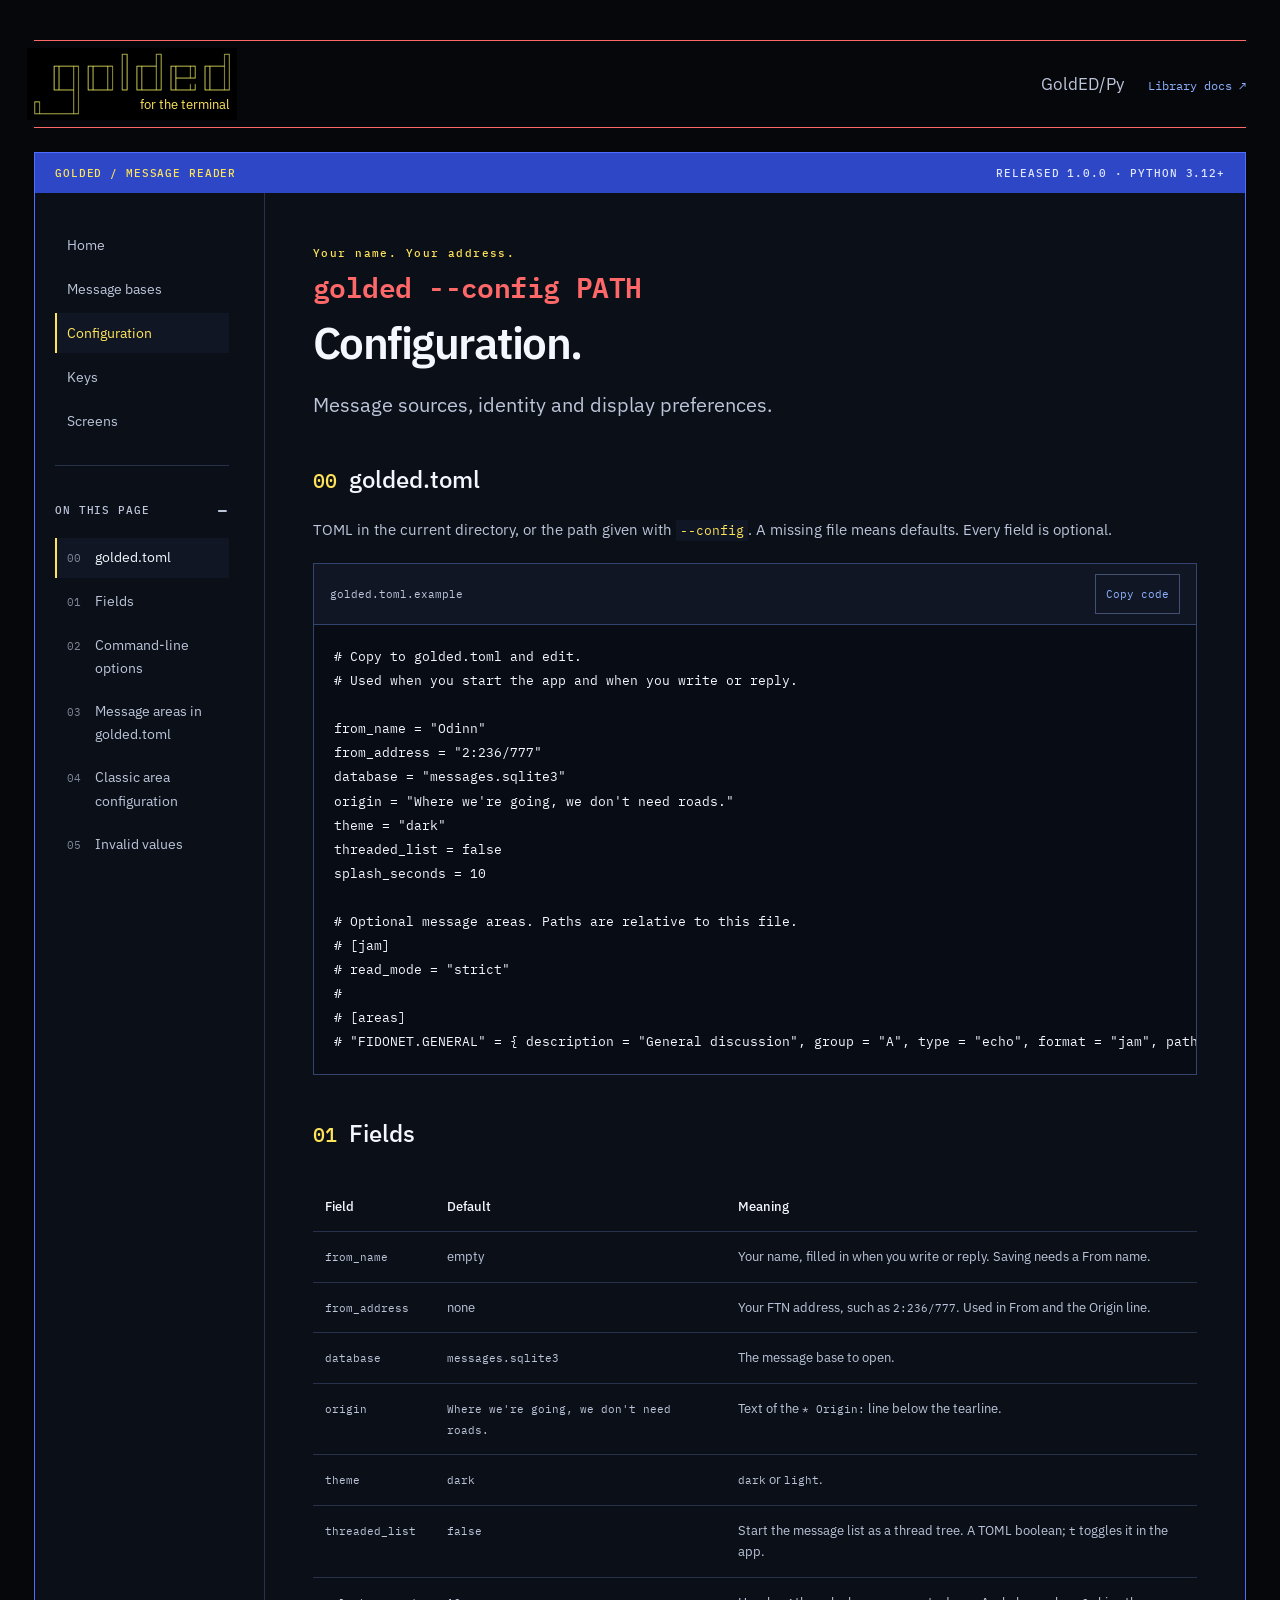
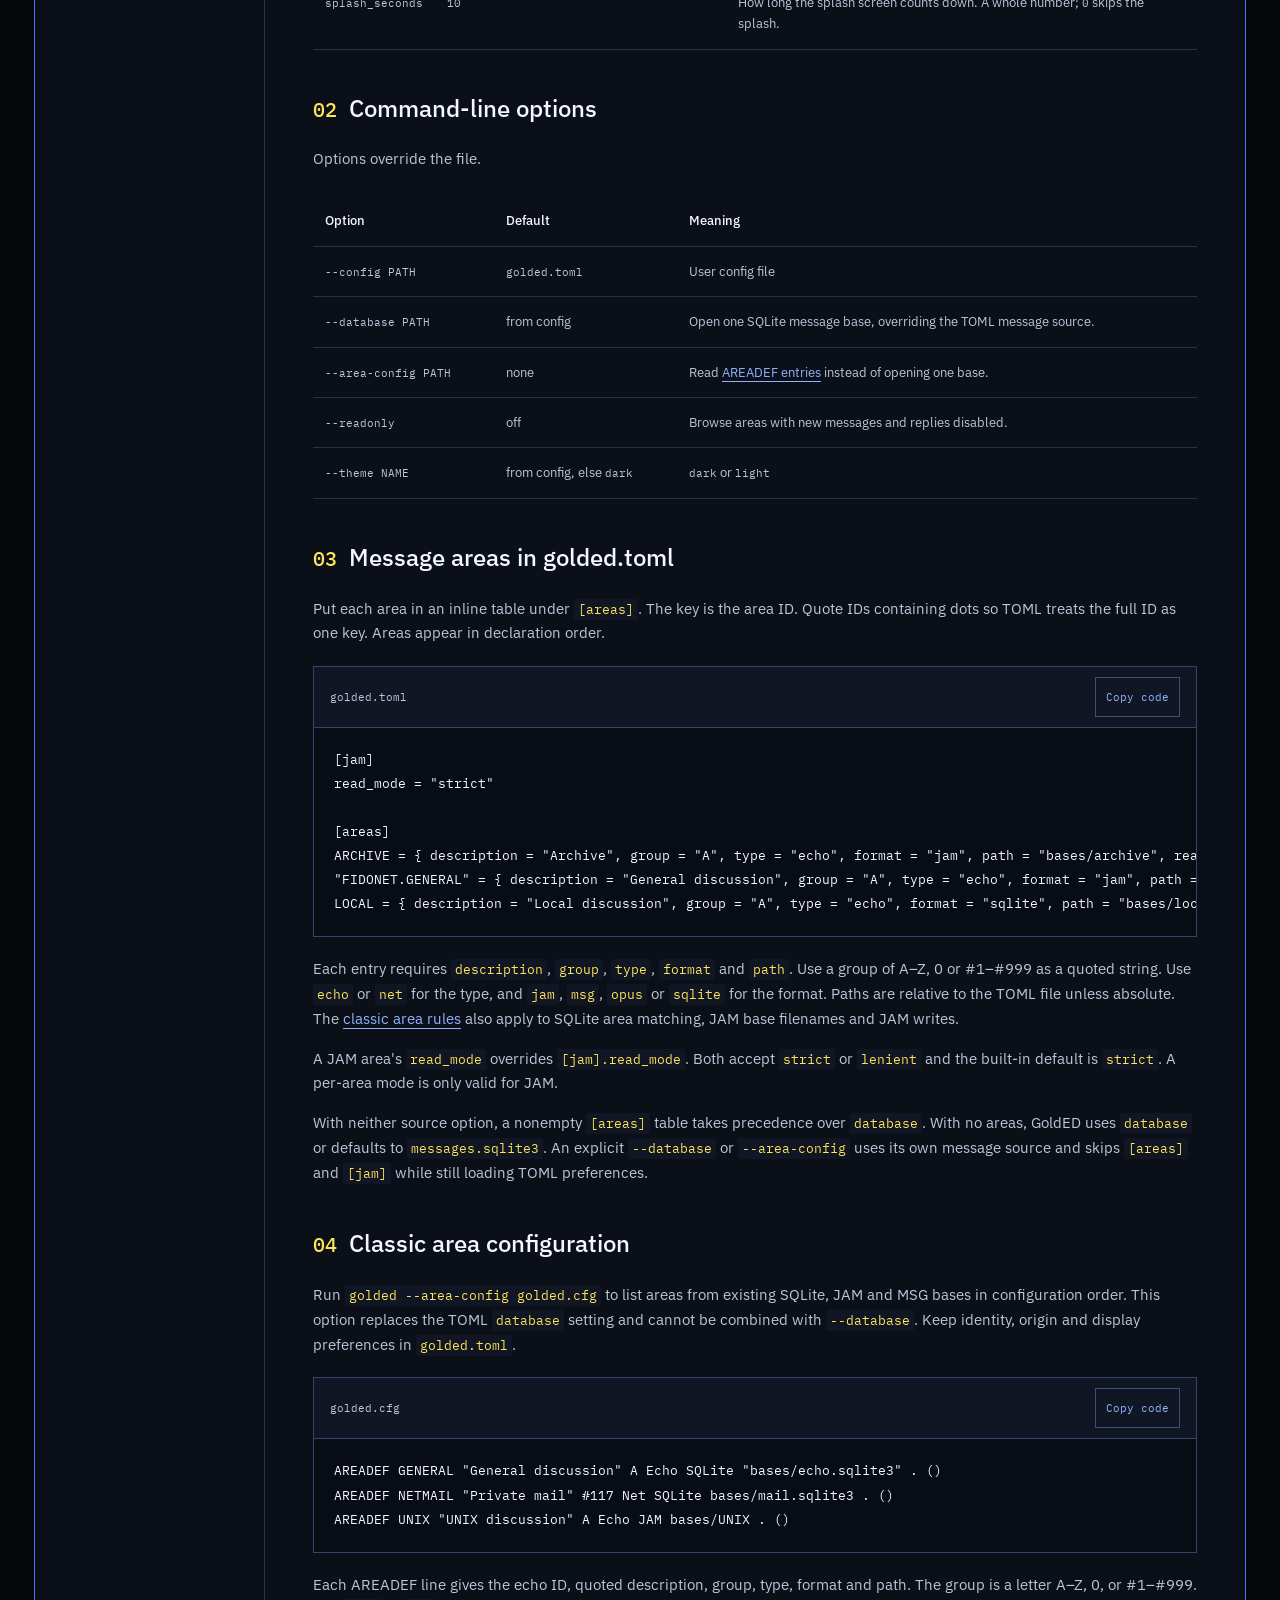
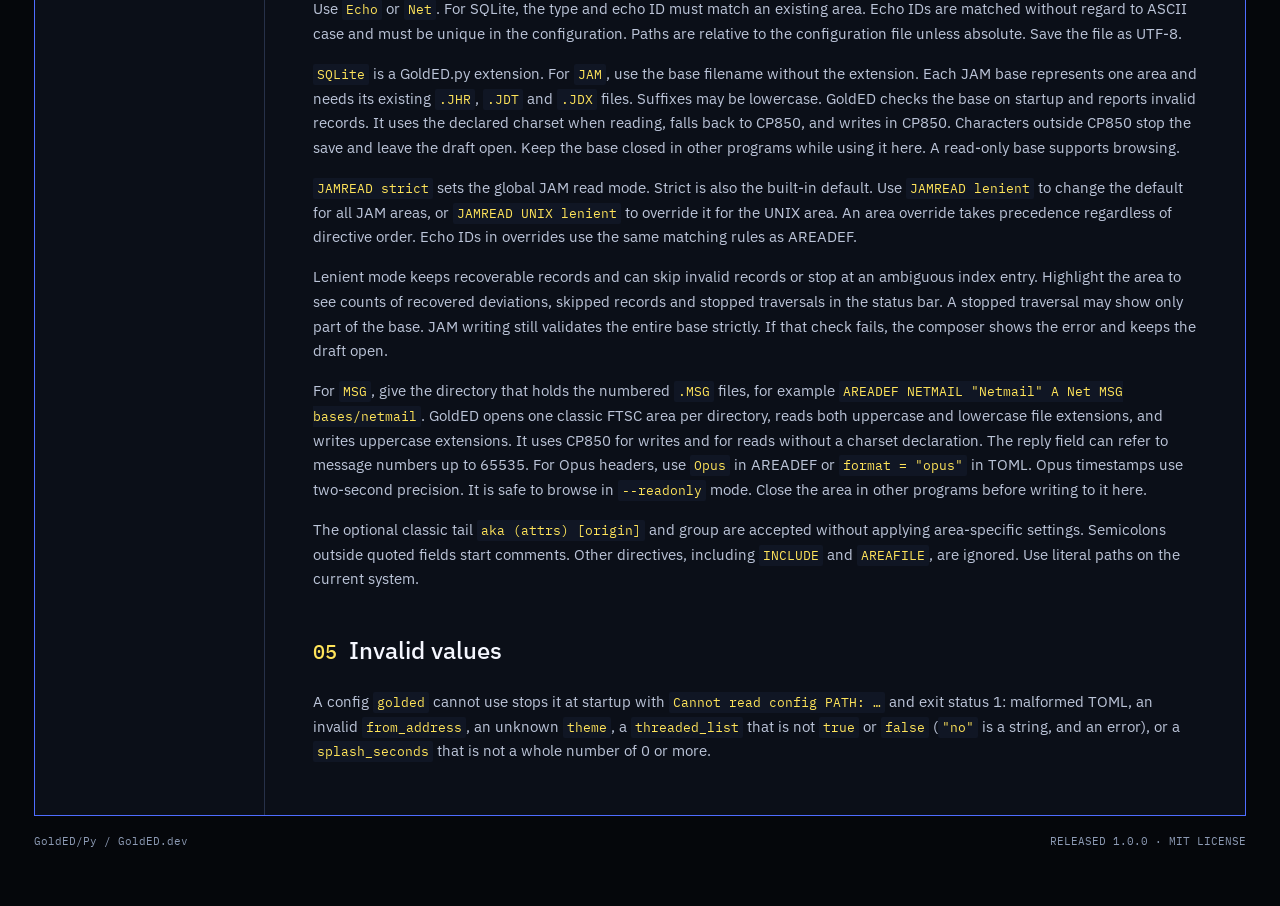
==== commit a5346296: "feat: support MSG and Opus message areas Route MSG and Opus areas through the configured store and c" ====
--- a/site/config.html
+++ b/site/config.html
@@ -42,17 +42,17 @@
 #
 # [areas]
 # &quot;FIDONET.GENERAL&quot; = { description = &quot;General discussion&quot;, group = &quot;A&quot;, type = &quot;echo&quot;, format = &quot;jam&quot;, path = &quot;bases/general&quot;, read_mode = &quot;lenient&quot; }
-</code></pre></div></section><section class="guide-section" id="fields"><div class="section-title"><span>01</span><h2>Fields</h2></div><div class="table-wrap"><table><thead><tr><th>Field</th><th>Default</th><th>Meaning</th></tr></thead><tbody><tr><td><code>from_name</code></td><td>empty</td><td>Your name, filled in when you write or reply. Saving needs a From name.</td></tr><tr><td><code>from_address</code></td><td>none</td><td>Your FTN address, such as <code>2:236/777</code>. Used in From and the Origin line.</td></tr><tr><td><code>database</code></td><td><code>messages.sqlite3</code></td><td>The message base to open.</td></tr><tr><td><code>origin</code></td><td><code>Where we're going, we don't need roads.</code></td><td>Text of the <code> * Origin:</code> line below the tearline.</td></tr><tr><td><code>theme</code></td><td><code>dark</code></td><td><code>dark</code> or <code>light</code>.</td></tr><tr><td><code>threaded_list</code></td><td><code>false</code></td><td>Start the message list as a thread tree. A TOML boolean; <code>t</code> toggles it in the app.</td></tr><tr><td><code>splash_seconds</code></td><td><code>10</code></td><td>How long the splash screen counts down. A whole number; <code>0</code> skips the splash.</td></tr></tbody></table></div></section><section class="guide-section" id="options"><div class="section-title"><span>02</span><h2>Command-line options</h2></div><p>Options override the file.</p><div class="table-wrap"><table><thead><tr><th>Option</th><th>Default</th><th>Meaning</th></tr></thead><tbody><tr><td><code>--config PATH</code></td><td><code>golded.toml</code></td><td>User config file</td></tr><tr><td><code>--database PATH</code></td><td>from config</td><td>Open one SQLite message base, overriding the TOML message source.</td></tr><tr><td><code>--area-config PATH</code></td><td>none</td><td>Read <a href='#areadef'>AREADEF entries</a> instead of opening one base.</td></tr><tr><td><code>--theme NAME</code></td><td>from config, else <code>dark</code></td><td><code>dark</code> or <code>light</code></td></tr></tbody></table></div></section><section class="guide-section" id="toml-areas"><div class="section-title"><span>03</span><h2>Message areas in golded.toml</h2></div><p>Put each area in an inline table under <code>[areas]</code>. The key is the area ID. Quote IDs containing dots so TOML treats the full ID as one key. Areas appear in declaration order.</p><div class="code-pane" id="toml-areas-example"><div class="code-head"><span>golded.toml</span><button type="button" data-copy="toml-areas-example-text" hidden>Copy code</button></div><pre><code id="toml-areas-example-text">[jam]
+</code></pre></div></section><section class="guide-section" id="fields"><div class="section-title"><span>01</span><h2>Fields</h2></div><div class="table-wrap"><table><thead><tr><th>Field</th><th>Default</th><th>Meaning</th></tr></thead><tbody><tr><td><code>from_name</code></td><td>empty</td><td>Your name, filled in when you write or reply. Saving needs a From name.</td></tr><tr><td><code>from_address</code></td><td>none</td><td>Your FTN address, such as <code>2:236/777</code>. Used in From and the Origin line.</td></tr><tr><td><code>database</code></td><td><code>messages.sqlite3</code></td><td>The message base to open.</td></tr><tr><td><code>origin</code></td><td><code>Where we're going, we don't need roads.</code></td><td>Text of the <code> * Origin:</code> line below the tearline.</td></tr><tr><td><code>theme</code></td><td><code>dark</code></td><td><code>dark</code> or <code>light</code>.</td></tr><tr><td><code>threaded_list</code></td><td><code>false</code></td><td>Start the message list as a thread tree. A TOML boolean; <code>t</code> toggles it in the app.</td></tr><tr><td><code>splash_seconds</code></td><td><code>10</code></td><td>How long the splash screen counts down. A whole number; <code>0</code> skips the splash.</td></tr></tbody></table></div></section><section class="guide-section" id="options"><div class="section-title"><span>02</span><h2>Command-line options</h2></div><p>Options override the file.</p><div class="table-wrap"><table><thead><tr><th>Option</th><th>Default</th><th>Meaning</th></tr></thead><tbody><tr><td><code>--config PATH</code></td><td><code>golded.toml</code></td><td>User config file</td></tr><tr><td><code>--database PATH</code></td><td>from config</td><td>Open one SQLite message base, overriding the TOML message source.</td></tr><tr><td><code>--area-config PATH</code></td><td>none</td><td>Read <a href='#areadef'>AREADEF entries</a> instead of opening one base.</td></tr><tr><td><code>--readonly</code></td><td>off</td><td>Browse areas with new messages and replies disabled.</td></tr><tr><td><code>--theme NAME</code></td><td>from config, else <code>dark</code></td><td><code>dark</code> or <code>light</code></td></tr></tbody></table></div></section><section class="guide-section" id="toml-areas"><div class="section-title"><span>03</span><h2>Message areas in golded.toml</h2></div><p>Put each area in an inline table under <code>[areas]</code>. The key is the area ID. Quote IDs containing dots so TOML treats the full ID as one key. Areas appear in declaration order.</p><div class="code-pane" id="toml-areas-example"><div class="code-head"><span>golded.toml</span><button type="button" data-copy="toml-areas-example-text" hidden>Copy code</button></div><pre><code id="toml-areas-example-text">[jam]
 read_mode = &quot;strict&quot;
 
 [areas]
 ARCHIVE = { description = &quot;Archive&quot;, group = &quot;A&quot;, type = &quot;echo&quot;, format = &quot;jam&quot;, path = &quot;bases/archive&quot;, read_mode = &quot;lenient&quot; }
 &quot;FIDONET.GENERAL&quot; = { description = &quot;General discussion&quot;, group = &quot;A&quot;, type = &quot;echo&quot;, format = &quot;jam&quot;, path = &quot;bases/general&quot; }
 LOCAL = { description = &quot;Local discussion&quot;, group = &quot;A&quot;, type = &quot;echo&quot;, format = &quot;sqlite&quot;, path = &quot;bases/local.sqlite3&quot; }
-</code></pre></div><p>Each entry requires <code>description</code>, <code>group</code>, <code>type</code>, <code>format</code> and <code>path</code>. Use a group of A–Z, 0 or #1–#999 as a quoted string. Use <code>echo</code> or <code>net</code> for the type, and <code>jam</code> or <code>sqlite</code> for the format. Paths are relative to the TOML file unless absolute. The <a href='#areadef'>classic area rules</a> also apply to SQLite area matching, JAM base filenames and JAM writes.</p><p>A JAM area's <code>read_mode</code> overrides <code>[jam].read_mode</code>. Both accept <code>strict</code> or <code>lenient</code> and the built-in default is <code>strict</code>. A per-area mode is only valid for JAM.</p><p>With neither source option, a nonempty <code>[areas]</code> table takes precedence over <code>database</code>. With no areas, GoldED uses <code>database</code> or defaults to <code>messages.sqlite3</code>. An explicit <code>--database</code> or <code>--area-config</code> uses its own message source and skips <code>[areas]</code> and <code>[jam]</code> while still loading TOML preferences.</p></section><section class="guide-section" id="areadef"><div class="section-title"><span>04</span><h2>Classic area configuration</h2></div><p>Run <code>golded --area-config golded.cfg</code> to list areas from existing SQLite and JAM bases in configuration order. This option replaces the TOML <code>database</code> setting and cannot be combined with <code>--database</code>. Keep identity, origin and display preferences in <code>golded.toml</code>.</p><div class="code-pane" id="areadef-example"><div class="code-head"><span>golded.cfg</span><button type="button" data-copy="areadef-example-text" hidden>Copy code</button></div><pre><code id="areadef-example-text">AREADEF GENERAL &quot;General discussion&quot; A Echo SQLite &quot;bases/echo.sqlite3&quot; . ()
+</code></pre></div><p>Each entry requires <code>description</code>, <code>group</code>, <code>type</code>, <code>format</code> and <code>path</code>. Use a group of A–Z, 0 or #1–#999 as a quoted string. Use <code>echo</code> or <code>net</code> for the type, and <code>jam</code>, <code>msg</code>, <code>opus</code> or <code>sqlite</code> for the format. Paths are relative to the TOML file unless absolute. The <a href='#areadef'>classic area rules</a> also apply to SQLite area matching, JAM base filenames and JAM writes.</p><p>A JAM area's <code>read_mode</code> overrides <code>[jam].read_mode</code>. Both accept <code>strict</code> or <code>lenient</code> and the built-in default is <code>strict</code>. A per-area mode is only valid for JAM.</p><p>With neither source option, a nonempty <code>[areas]</code> table takes precedence over <code>database</code>. With no areas, GoldED uses <code>database</code> or defaults to <code>messages.sqlite3</code>. An explicit <code>--database</code> or <code>--area-config</code> uses its own message source and skips <code>[areas]</code> and <code>[jam]</code> while still loading TOML preferences.</p></section><section class="guide-section" id="areadef"><div class="section-title"><span>04</span><h2>Classic area configuration</h2></div><p>Run <code>golded --area-config golded.cfg</code> to list areas from existing SQLite, JAM and MSG bases in configuration order. This option replaces the TOML <code>database</code> setting and cannot be combined with <code>--database</code>. Keep identity, origin and display preferences in <code>golded.toml</code>.</p><div class="code-pane" id="areadef-example"><div class="code-head"><span>golded.cfg</span><button type="button" data-copy="areadef-example-text" hidden>Copy code</button></div><pre><code id="areadef-example-text">AREADEF GENERAL &quot;General discussion&quot; A Echo SQLite &quot;bases/echo.sqlite3&quot; . ()
 AREADEF NETMAIL &quot;Private mail&quot; #117 Net SQLite bases/mail.sqlite3 . ()
 AREADEF UNIX &quot;UNIX discussion&quot; A Echo JAM bases/UNIX . ()
-</code></pre></div><p>Each AREADEF line gives the echo ID, quoted description, group, type, format and path. The group is a letter A–Z, 0, or #1–#999. Use <code>Echo</code> or <code>Net</code>. For SQLite, the type and echo ID must match an existing area. Echo IDs are matched without regard to ASCII case and must be unique in the configuration. Paths are relative to the configuration file unless absolute. Save the file as UTF-8.</p><p><code>SQLite</code> is a GoldED.py extension. For <code>JAM</code>, use the base filename without the extension. Each JAM base represents one area and needs its existing <code>.JHR</code>, <code>.JDT</code> and <code>.JDX</code> files. Suffixes may be lowercase. GoldED checks the base on startup and reports invalid records. It uses the declared charset when reading, falls back to CP850, and writes in CP850. Characters outside CP850 stop the save and leave the draft open. Keep the base closed in other programs while using it here. A read-only base supports browsing.</p><p><code>JAMREAD strict</code> sets the global JAM read mode. Strict is also the built-in default. Use <code>JAMREAD lenient</code> to change the default for all JAM areas, or <code>JAMREAD UNIX lenient</code> to override it for the UNIX area. An area override takes precedence regardless of directive order. Echo IDs in overrides use the same matching rules as AREADEF.</p><p>Lenient mode keeps recoverable records and can skip invalid records or stop at an ambiguous index entry. Highlight the area to see counts of recovered deviations, skipped records and stopped traversals in the status bar. A stopped traversal may show only part of the base. JAM writing still validates the entire base strictly. If that check fails, the composer shows the error and keeps the draft open.</p><p>The optional classic tail <code>aka (attrs) [origin]</code> and group are accepted without applying area-specific settings. Semicolons outside quoted fields start comments. Other directives, including <code>INCLUDE</code> and <code>AREAFILE</code>, are ignored. Use literal paths on the current system.</p></section><section class="guide-section" id="errors"><div class="section-title"><span>05</span><h2>Invalid values</h2></div><p>A config <code>golded</code> cannot use stops it at startup with <code>Cannot read config PATH: …</code> and exit status 1: malformed TOML, an invalid <code>from_address</code>, an unknown <code>theme</code>, a <code>threaded_list</code> that is not <code>true</code> or <code>false</code> (<code>"no"</code> is a string, and an error), or a <code>splash_seconds</code> that is not a whole number of 0 or more.</p></section></main>
+</code></pre></div><p>Each AREADEF line gives the echo ID, quoted description, group, type, format and path. The group is a letter A–Z, 0, or #1–#999. Use <code>Echo</code> or <code>Net</code>. For SQLite, the type and echo ID must match an existing area. Echo IDs are matched without regard to ASCII case and must be unique in the configuration. Paths are relative to the configuration file unless absolute. Save the file as UTF-8.</p><p><code>SQLite</code> is a GoldED.py extension. For <code>JAM</code>, use the base filename without the extension. Each JAM base represents one area and needs its existing <code>.JHR</code>, <code>.JDT</code> and <code>.JDX</code> files. Suffixes may be lowercase. GoldED checks the base on startup and reports invalid records. It uses the declared charset when reading, falls back to CP850, and writes in CP850. Characters outside CP850 stop the save and leave the draft open. Keep the base closed in other programs while using it here. A read-only base supports browsing.</p><p><code>JAMREAD strict</code> sets the global JAM read mode. Strict is also the built-in default. Use <code>JAMREAD lenient</code> to change the default for all JAM areas, or <code>JAMREAD UNIX lenient</code> to override it for the UNIX area. An area override takes precedence regardless of directive order. Echo IDs in overrides use the same matching rules as AREADEF.</p><p>Lenient mode keeps recoverable records and can skip invalid records or stop at an ambiguous index entry. Highlight the area to see counts of recovered deviations, skipped records and stopped traversals in the status bar. A stopped traversal may show only part of the base. JAM writing still validates the entire base strictly. If that check fails, the composer shows the error and keeps the draft open.</p><p>For <code>MSG</code>, give the directory that holds the numbered <code>.MSG</code> files, for example <code>AREADEF NETMAIL "Netmail" A Net MSG bases/netmail</code>. GoldED opens one classic FTSC area per directory, reads both uppercase and lowercase file extensions, and writes uppercase extensions. It uses CP850 for writes and for reads without a charset declaration. The reply field can refer to message numbers up to 65535. For Opus headers, use <code>Opus</code> in AREADEF or <code>format = "opus"</code> in TOML. Opus timestamps use two-second precision. It is safe to browse in <code>--readonly</code> mode. Close the area in other programs before writing to it here.</p><p>The optional classic tail <code>aka (attrs) [origin]</code> and group are accepted without applying area-specific settings. Semicolons outside quoted fields start comments. Other directives, including <code>INCLUDE</code> and <code>AREAFILE</code>, are ignored. Use literal paths on the current system.</p></section><section class="guide-section" id="errors"><div class="section-title"><span>05</span><h2>Invalid values</h2></div><p>A config <code>golded</code> cannot use stops it at startup with <code>Cannot read config PATH: …</code> and exit status 1: malformed TOML, an invalid <code>from_address</code>, an unknown <code>theme</code>, a <code>threaded_list</code> that is not <code>true</code> or <code>false</code> (<code>"no"</code> is a string, and an error), or a <code>splash_seconds</code> that is not a whole number of 0 or more.</p></section></main>
 </div></div>
 <footer><span>GoldED/Py / GoldED.dev</span><span>RELEASED 1.0.0 · MIT LICENSE</span></footer>
 </div>
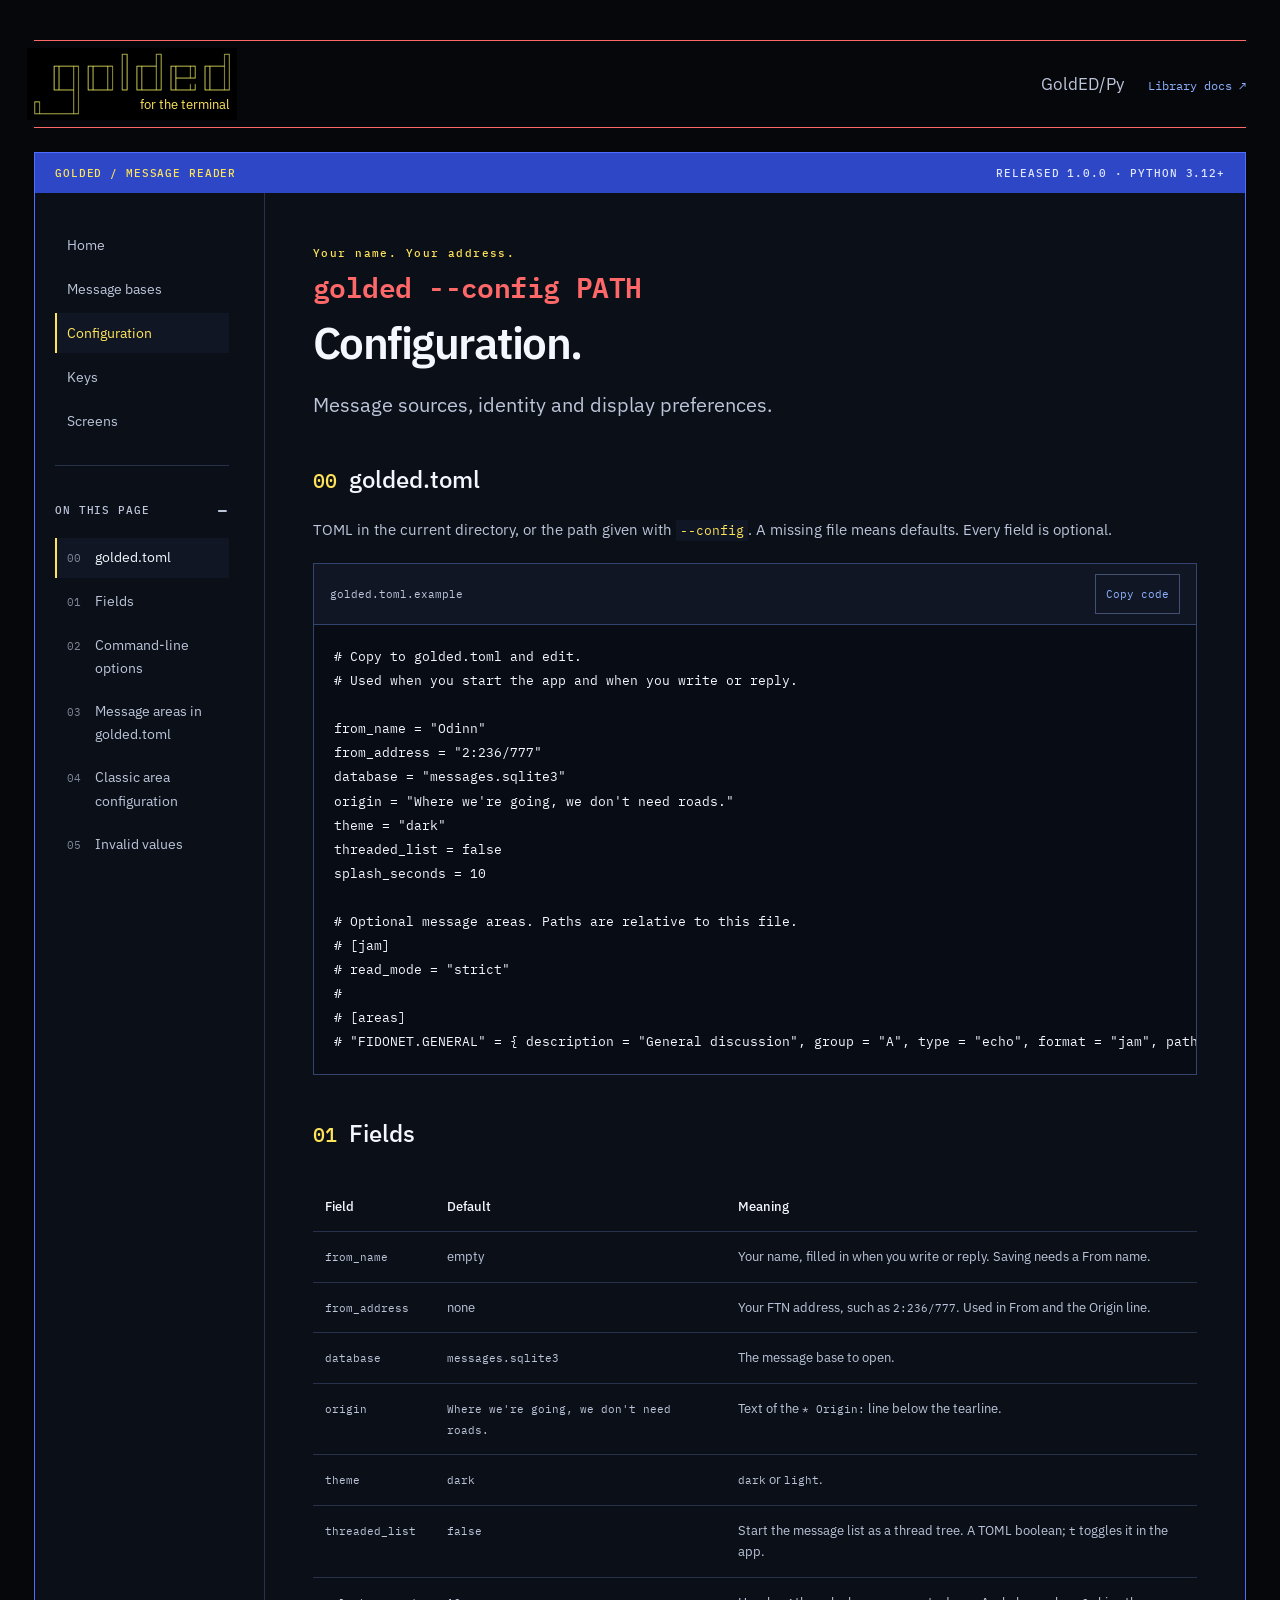
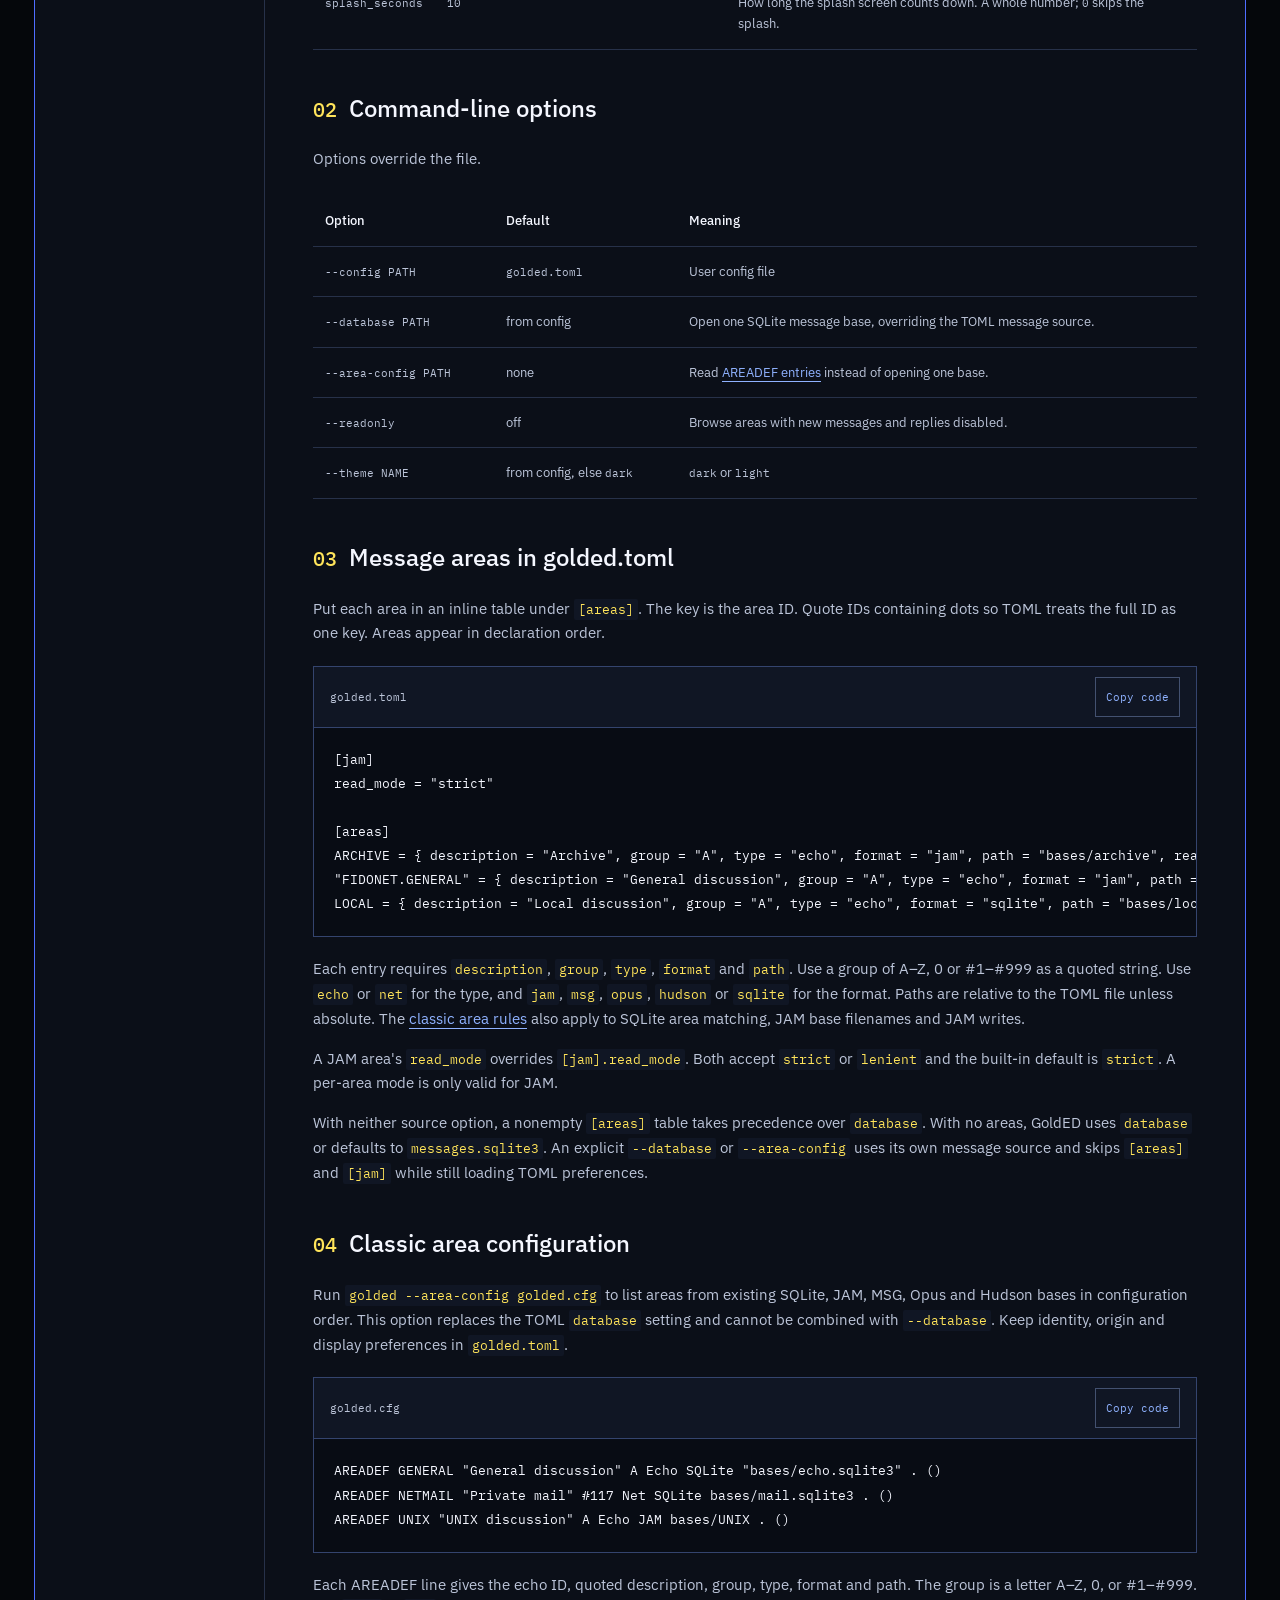
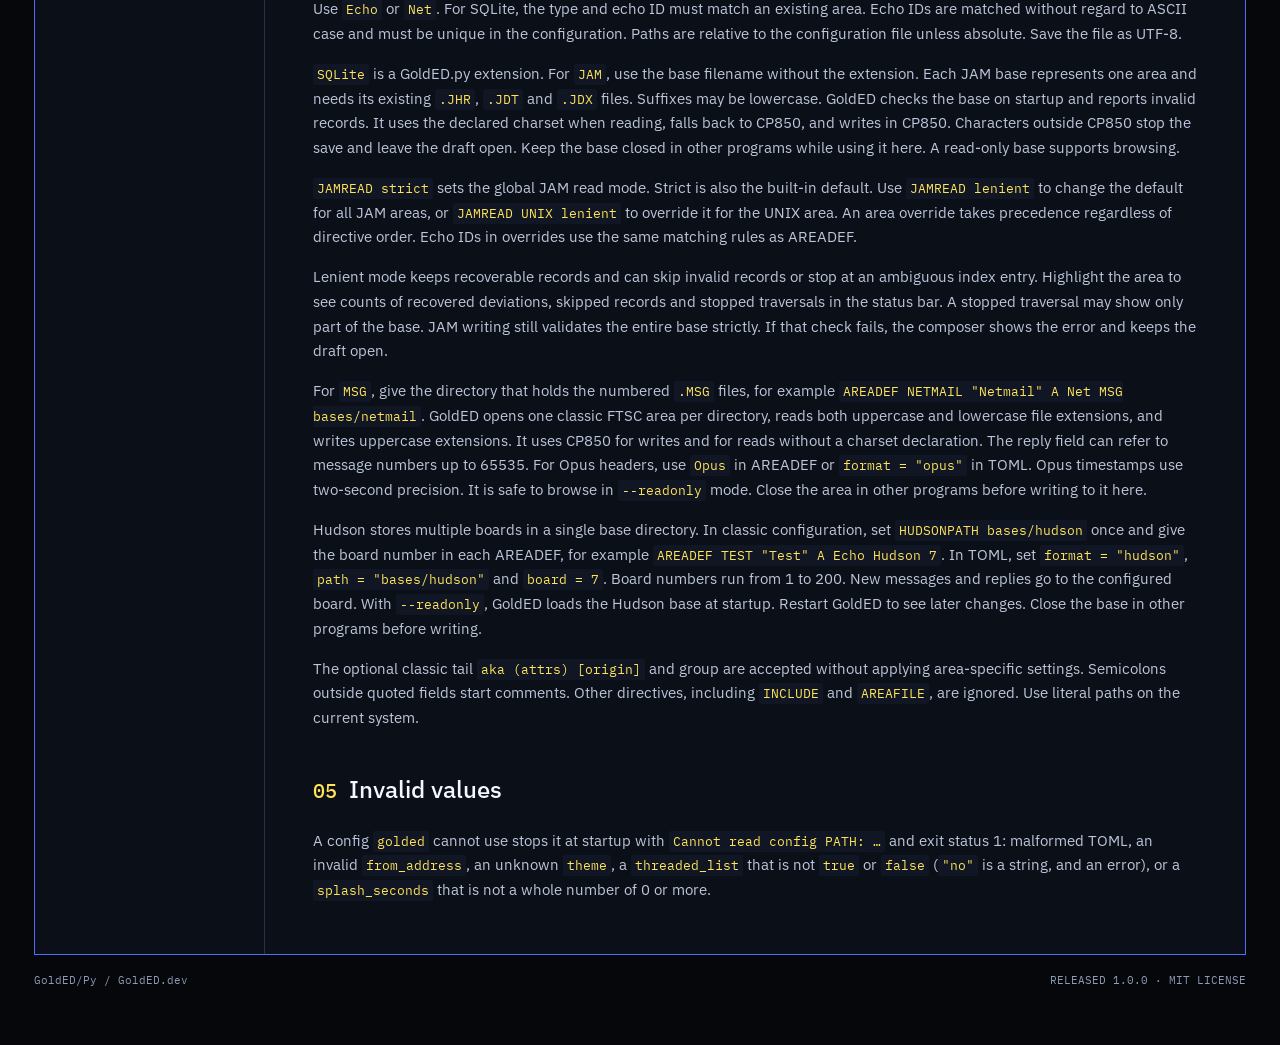
==== commit 3479457b: "feat: support Hudson message bases Route classic and TOML areas to individual boards in a shared Hud" ====
--- a/site/config.html
+++ b/site/config.html
@@ -49,10 +49,10 @@
 ARCHIVE = { description = &quot;Archive&quot;, group = &quot;A&quot;, type = &quot;echo&quot;, format = &quot;jam&quot;, path = &quot;bases/archive&quot;, read_mode = &quot;lenient&quot; }
 &quot;FIDONET.GENERAL&quot; = { description = &quot;General discussion&quot;, group = &quot;A&quot;, type = &quot;echo&quot;, format = &quot;jam&quot;, path = &quot;bases/general&quot; }
 LOCAL = { description = &quot;Local discussion&quot;, group = &quot;A&quot;, type = &quot;echo&quot;, format = &quot;sqlite&quot;, path = &quot;bases/local.sqlite3&quot; }
-</code></pre></div><p>Each entry requires <code>description</code>, <code>group</code>, <code>type</code>, <code>format</code> and <code>path</code>. Use a group of A–Z, 0 or #1–#999 as a quoted string. Use <code>echo</code> or <code>net</code> for the type, and <code>jam</code>, <code>msg</code>, <code>opus</code> or <code>sqlite</code> for the format. Paths are relative to the TOML file unless absolute. The <a href='#areadef'>classic area rules</a> also apply to SQLite area matching, JAM base filenames and JAM writes.</p><p>A JAM area's <code>read_mode</code> overrides <code>[jam].read_mode</code>. Both accept <code>strict</code> or <code>lenient</code> and the built-in default is <code>strict</code>. A per-area mode is only valid for JAM.</p><p>With neither source option, a nonempty <code>[areas]</code> table takes precedence over <code>database</code>. With no areas, GoldED uses <code>database</code> or defaults to <code>messages.sqlite3</code>. An explicit <code>--database</code> or <code>--area-config</code> uses its own message source and skips <code>[areas]</code> and <code>[jam]</code> while still loading TOML preferences.</p></section><section class="guide-section" id="areadef"><div class="section-title"><span>04</span><h2>Classic area configuration</h2></div><p>Run <code>golded --area-config golded.cfg</code> to list areas from existing SQLite, JAM and MSG bases in configuration order. This option replaces the TOML <code>database</code> setting and cannot be combined with <code>--database</code>. Keep identity, origin and display preferences in <code>golded.toml</code>.</p><div class="code-pane" id="areadef-example"><div class="code-head"><span>golded.cfg</span><button type="button" data-copy="areadef-example-text" hidden>Copy code</button></div><pre><code id="areadef-example-text">AREADEF GENERAL &quot;General discussion&quot; A Echo SQLite &quot;bases/echo.sqlite3&quot; . ()
+</code></pre></div><p>Each entry requires <code>description</code>, <code>group</code>, <code>type</code>, <code>format</code> and <code>path</code>. Use a group of A–Z, 0 or #1–#999 as a quoted string. Use <code>echo</code> or <code>net</code> for the type, and <code>jam</code>, <code>msg</code>, <code>opus</code>, <code>hudson</code> or <code>sqlite</code> for the format. Paths are relative to the TOML file unless absolute. The <a href='#areadef'>classic area rules</a> also apply to SQLite area matching, JAM base filenames and JAM writes.</p><p>A JAM area's <code>read_mode</code> overrides <code>[jam].read_mode</code>. Both accept <code>strict</code> or <code>lenient</code> and the built-in default is <code>strict</code>. A per-area mode is only valid for JAM.</p><p>With neither source option, a nonempty <code>[areas]</code> table takes precedence over <code>database</code>. With no areas, GoldED uses <code>database</code> or defaults to <code>messages.sqlite3</code>. An explicit <code>--database</code> or <code>--area-config</code> uses its own message source and skips <code>[areas]</code> and <code>[jam]</code> while still loading TOML preferences.</p></section><section class="guide-section" id="areadef"><div class="section-title"><span>04</span><h2>Classic area configuration</h2></div><p>Run <code>golded --area-config golded.cfg</code> to list areas from existing SQLite, JAM, MSG, Opus and Hudson bases in configuration order. This option replaces the TOML <code>database</code> setting and cannot be combined with <code>--database</code>. Keep identity, origin and display preferences in <code>golded.toml</code>.</p><div class="code-pane" id="areadef-example"><div class="code-head"><span>golded.cfg</span><button type="button" data-copy="areadef-example-text" hidden>Copy code</button></div><pre><code id="areadef-example-text">AREADEF GENERAL &quot;General discussion&quot; A Echo SQLite &quot;bases/echo.sqlite3&quot; . ()
 AREADEF NETMAIL &quot;Private mail&quot; #117 Net SQLite bases/mail.sqlite3 . ()
 AREADEF UNIX &quot;UNIX discussion&quot; A Echo JAM bases/UNIX . ()
-</code></pre></div><p>Each AREADEF line gives the echo ID, quoted description, group, type, format and path. The group is a letter A–Z, 0, or #1–#999. Use <code>Echo</code> or <code>Net</code>. For SQLite, the type and echo ID must match an existing area. Echo IDs are matched without regard to ASCII case and must be unique in the configuration. Paths are relative to the configuration file unless absolute. Save the file as UTF-8.</p><p><code>SQLite</code> is a GoldED.py extension. For <code>JAM</code>, use the base filename without the extension. Each JAM base represents one area and needs its existing <code>.JHR</code>, <code>.JDT</code> and <code>.JDX</code> files. Suffixes may be lowercase. GoldED checks the base on startup and reports invalid records. It uses the declared charset when reading, falls back to CP850, and writes in CP850. Characters outside CP850 stop the save and leave the draft open. Keep the base closed in other programs while using it here. A read-only base supports browsing.</p><p><code>JAMREAD strict</code> sets the global JAM read mode. Strict is also the built-in default. Use <code>JAMREAD lenient</code> to change the default for all JAM areas, or <code>JAMREAD UNIX lenient</code> to override it for the UNIX area. An area override takes precedence regardless of directive order. Echo IDs in overrides use the same matching rules as AREADEF.</p><p>Lenient mode keeps recoverable records and can skip invalid records or stop at an ambiguous index entry. Highlight the area to see counts of recovered deviations, skipped records and stopped traversals in the status bar. A stopped traversal may show only part of the base. JAM writing still validates the entire base strictly. If that check fails, the composer shows the error and keeps the draft open.</p><p>For <code>MSG</code>, give the directory that holds the numbered <code>.MSG</code> files, for example <code>AREADEF NETMAIL "Netmail" A Net MSG bases/netmail</code>. GoldED opens one classic FTSC area per directory, reads both uppercase and lowercase file extensions, and writes uppercase extensions. It uses CP850 for writes and for reads without a charset declaration. The reply field can refer to message numbers up to 65535. For Opus headers, use <code>Opus</code> in AREADEF or <code>format = "opus"</code> in TOML. Opus timestamps use two-second precision. It is safe to browse in <code>--readonly</code> mode. Close the area in other programs before writing to it here.</p><p>The optional classic tail <code>aka (attrs) [origin]</code> and group are accepted without applying area-specific settings. Semicolons outside quoted fields start comments. Other directives, including <code>INCLUDE</code> and <code>AREAFILE</code>, are ignored. Use literal paths on the current system.</p></section><section class="guide-section" id="errors"><div class="section-title"><span>05</span><h2>Invalid values</h2></div><p>A config <code>golded</code> cannot use stops it at startup with <code>Cannot read config PATH: …</code> and exit status 1: malformed TOML, an invalid <code>from_address</code>, an unknown <code>theme</code>, a <code>threaded_list</code> that is not <code>true</code> or <code>false</code> (<code>"no"</code> is a string, and an error), or a <code>splash_seconds</code> that is not a whole number of 0 or more.</p></section></main>
+</code></pre></div><p>Each AREADEF line gives the echo ID, quoted description, group, type, format and path. The group is a letter A–Z, 0, or #1–#999. Use <code>Echo</code> or <code>Net</code>. For SQLite, the type and echo ID must match an existing area. Echo IDs are matched without regard to ASCII case and must be unique in the configuration. Paths are relative to the configuration file unless absolute. Save the file as UTF-8.</p><p><code>SQLite</code> is a GoldED.py extension. For <code>JAM</code>, use the base filename without the extension. Each JAM base represents one area and needs its existing <code>.JHR</code>, <code>.JDT</code> and <code>.JDX</code> files. Suffixes may be lowercase. GoldED checks the base on startup and reports invalid records. It uses the declared charset when reading, falls back to CP850, and writes in CP850. Characters outside CP850 stop the save and leave the draft open. Keep the base closed in other programs while using it here. A read-only base supports browsing.</p><p><code>JAMREAD strict</code> sets the global JAM read mode. Strict is also the built-in default. Use <code>JAMREAD lenient</code> to change the default for all JAM areas, or <code>JAMREAD UNIX lenient</code> to override it for the UNIX area. An area override takes precedence regardless of directive order. Echo IDs in overrides use the same matching rules as AREADEF.</p><p>Lenient mode keeps recoverable records and can skip invalid records or stop at an ambiguous index entry. Highlight the area to see counts of recovered deviations, skipped records and stopped traversals in the status bar. A stopped traversal may show only part of the base. JAM writing still validates the entire base strictly. If that check fails, the composer shows the error and keeps the draft open.</p><p>For <code>MSG</code>, give the directory that holds the numbered <code>.MSG</code> files, for example <code>AREADEF NETMAIL "Netmail" A Net MSG bases/netmail</code>. GoldED opens one classic FTSC area per directory, reads both uppercase and lowercase file extensions, and writes uppercase extensions. It uses CP850 for writes and for reads without a charset declaration. The reply field can refer to message numbers up to 65535. For Opus headers, use <code>Opus</code> in AREADEF or <code>format = "opus"</code> in TOML. Opus timestamps use two-second precision. It is safe to browse in <code>--readonly</code> mode. Close the area in other programs before writing to it here.</p><p>Hudson stores multiple boards in a single base directory. In classic configuration, set <code>HUDSONPATH bases/hudson</code> once and give the board number in each AREADEF, for example <code>AREADEF TEST "Test" A Echo Hudson 7</code>. In TOML, set <code>format = "hudson"</code>, <code>path = "bases/hudson"</code> and <code>board = 7</code>. Board numbers run from 1 to 200. New messages and replies go to the configured board. With <code>--readonly</code>, GoldED loads the Hudson base at startup. Restart GoldED to see later changes. Close the base in other programs before writing.</p><p>The optional classic tail <code>aka (attrs) [origin]</code> and group are accepted without applying area-specific settings. Semicolons outside quoted fields start comments. Other directives, including <code>INCLUDE</code> and <code>AREAFILE</code>, are ignored. Use literal paths on the current system.</p></section><section class="guide-section" id="errors"><div class="section-title"><span>05</span><h2>Invalid values</h2></div><p>A config <code>golded</code> cannot use stops it at startup with <code>Cannot read config PATH: …</code> and exit status 1: malformed TOML, an invalid <code>from_address</code>, an unknown <code>theme</code>, a <code>threaded_list</code> that is not <code>true</code> or <code>false</code> (<code>"no"</code> is a string, and an error), or a <code>splash_seconds</code> that is not a whole number of 0 or more.</p></section></main>
 </div></div>
 <footer><span>GoldED/Py / GoldED.dev</span><span>RELEASED 1.0.0 · MIT LICENSE</span></footer>
 </div>
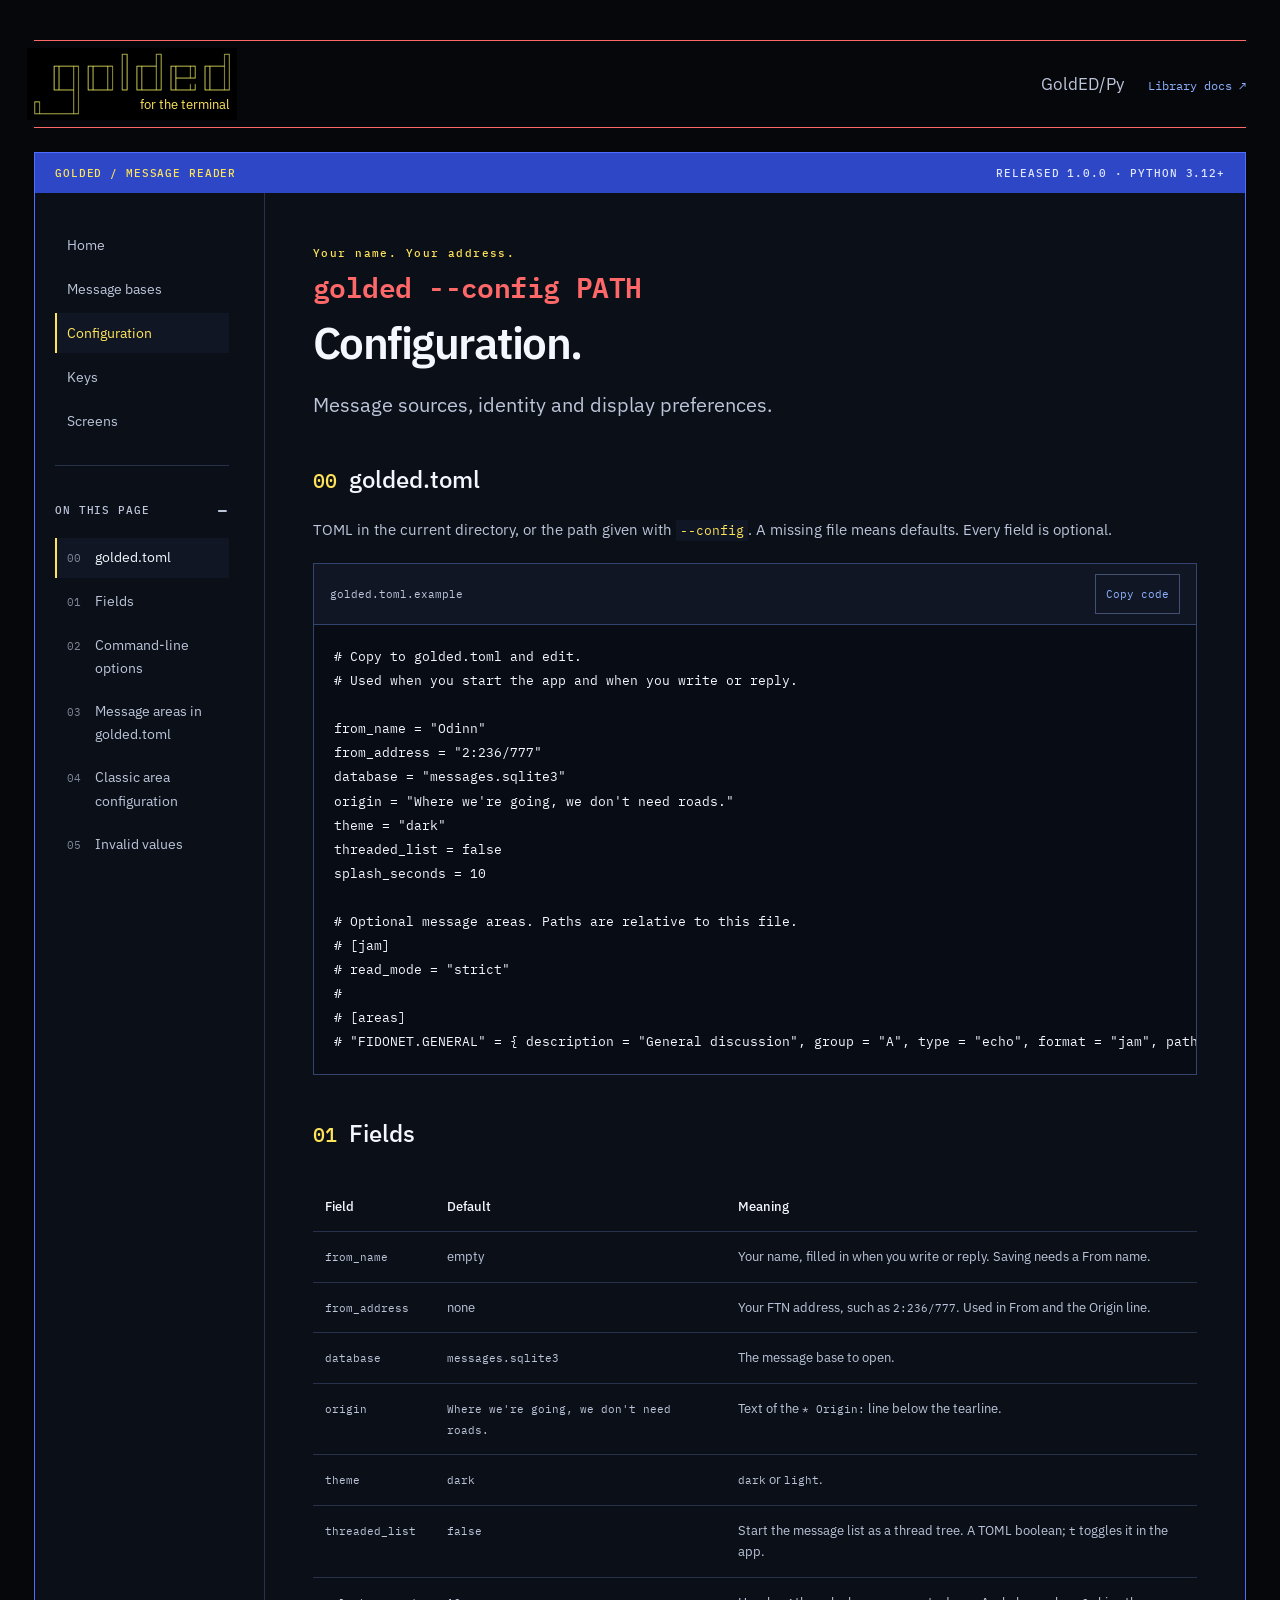
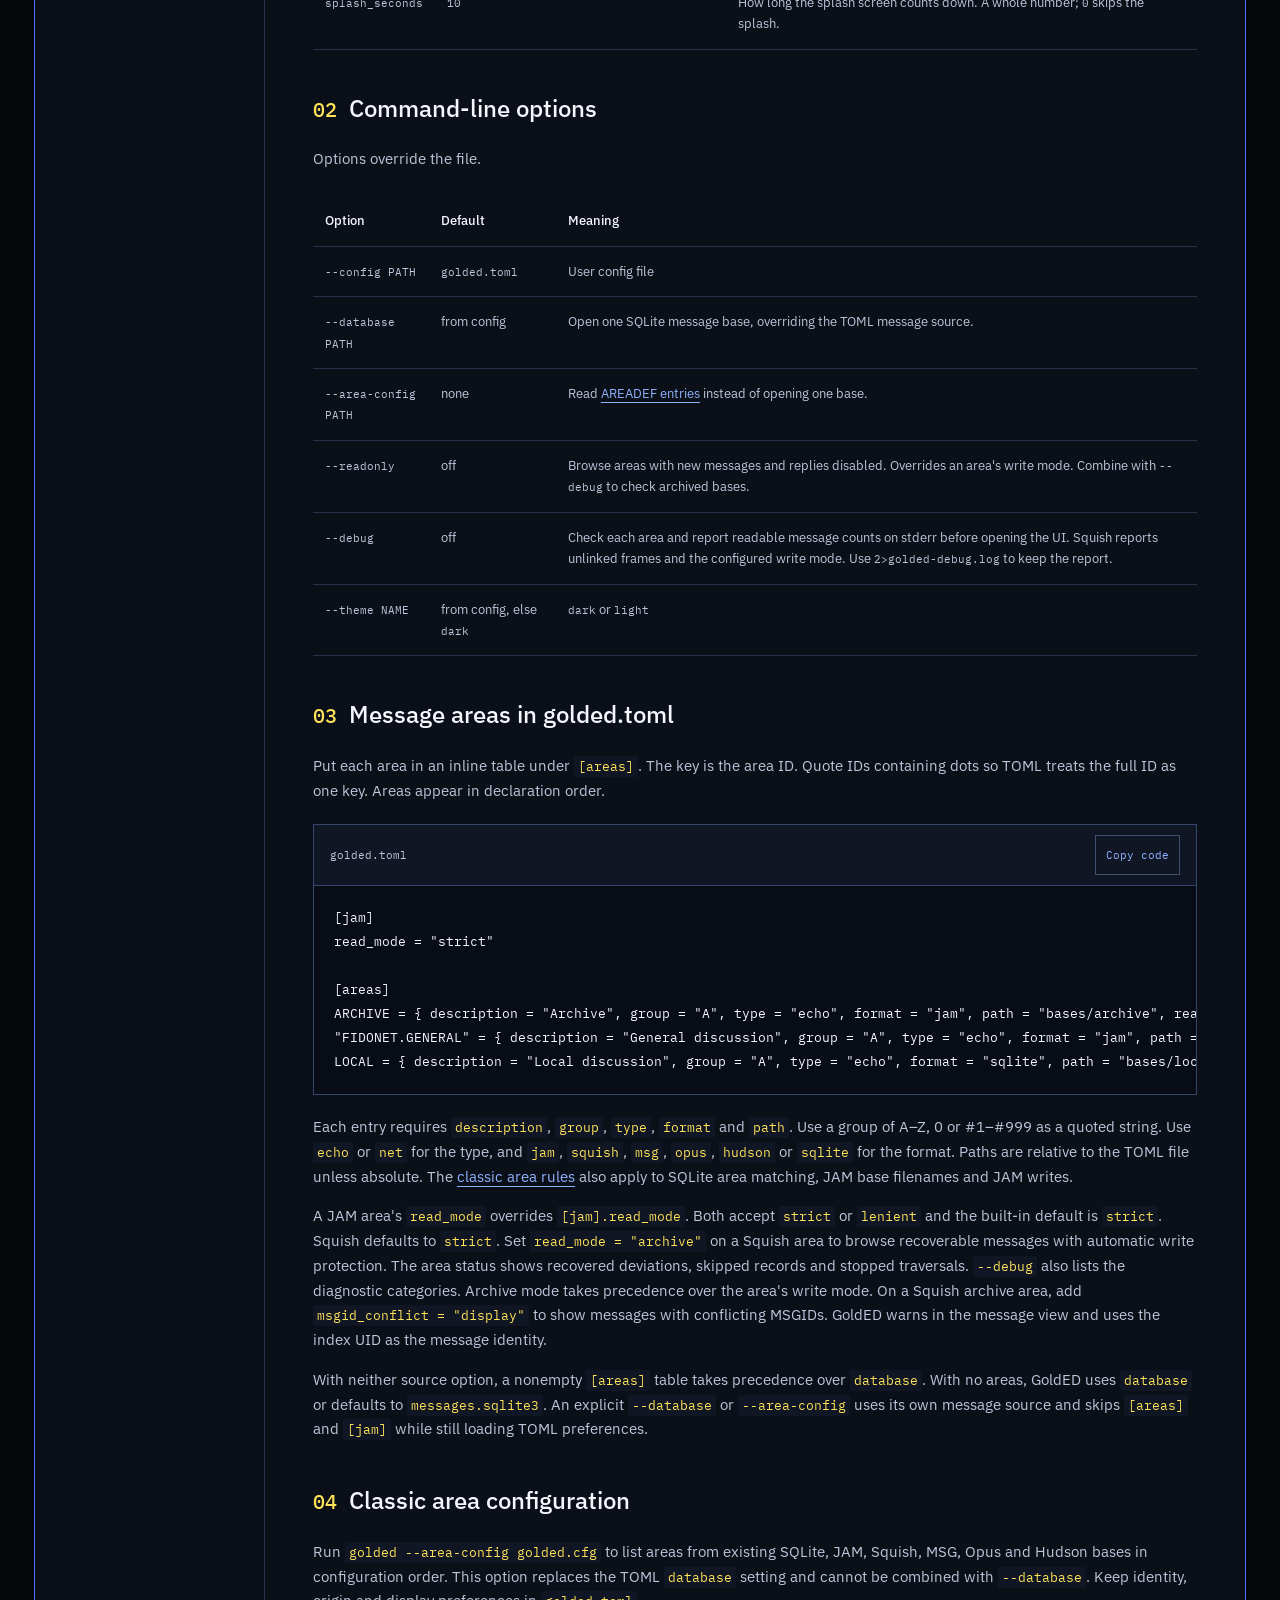
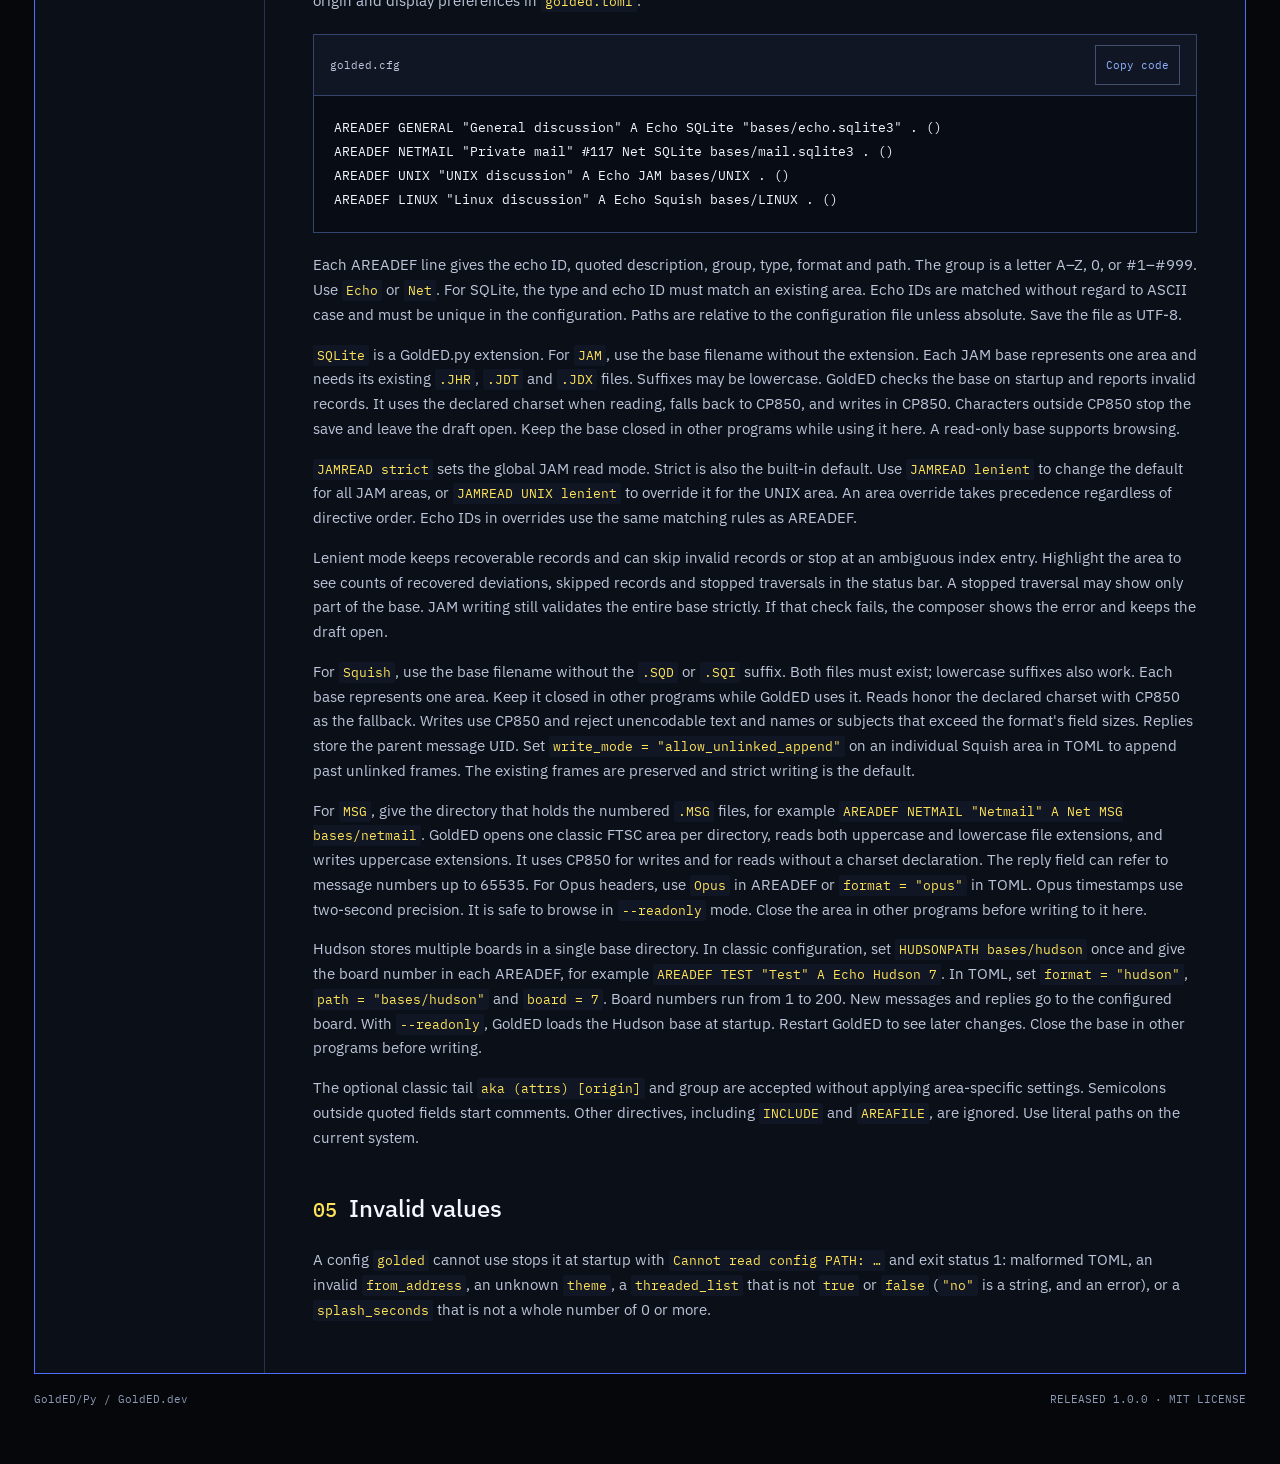
==== commit c7e0ab8c: "feat: support Squish message bases Open and write configured Squish areas with strict validation by " ====
--- a/site/config.html
+++ b/site/config.html
@@ -42,17 +42,18 @@
 #
 # [areas]
 # &quot;FIDONET.GENERAL&quot; = { description = &quot;General discussion&quot;, group = &quot;A&quot;, type = &quot;echo&quot;, format = &quot;jam&quot;, path = &quot;bases/general&quot;, read_mode = &quot;lenient&quot; }
-</code></pre></div></section><section class="guide-section" id="fields"><div class="section-title"><span>01</span><h2>Fields</h2></div><div class="table-wrap"><table><thead><tr><th>Field</th><th>Default</th><th>Meaning</th></tr></thead><tbody><tr><td><code>from_name</code></td><td>empty</td><td>Your name, filled in when you write or reply. Saving needs a From name.</td></tr><tr><td><code>from_address</code></td><td>none</td><td>Your FTN address, such as <code>2:236/777</code>. Used in From and the Origin line.</td></tr><tr><td><code>database</code></td><td><code>messages.sqlite3</code></td><td>The message base to open.</td></tr><tr><td><code>origin</code></td><td><code>Where we're going, we don't need roads.</code></td><td>Text of the <code> * Origin:</code> line below the tearline.</td></tr><tr><td><code>theme</code></td><td><code>dark</code></td><td><code>dark</code> or <code>light</code>.</td></tr><tr><td><code>threaded_list</code></td><td><code>false</code></td><td>Start the message list as a thread tree. A TOML boolean; <code>t</code> toggles it in the app.</td></tr><tr><td><code>splash_seconds</code></td><td><code>10</code></td><td>How long the splash screen counts down. A whole number; <code>0</code> skips the splash.</td></tr></tbody></table></div></section><section class="guide-section" id="options"><div class="section-title"><span>02</span><h2>Command-line options</h2></div><p>Options override the file.</p><div class="table-wrap"><table><thead><tr><th>Option</th><th>Default</th><th>Meaning</th></tr></thead><tbody><tr><td><code>--config PATH</code></td><td><code>golded.toml</code></td><td>User config file</td></tr><tr><td><code>--database PATH</code></td><td>from config</td><td>Open one SQLite message base, overriding the TOML message source.</td></tr><tr><td><code>--area-config PATH</code></td><td>none</td><td>Read <a href='#areadef'>AREADEF entries</a> instead of opening one base.</td></tr><tr><td><code>--readonly</code></td><td>off</td><td>Browse areas with new messages and replies disabled.</td></tr><tr><td><code>--theme NAME</code></td><td>from config, else <code>dark</code></td><td><code>dark</code> or <code>light</code></td></tr></tbody></table></div></section><section class="guide-section" id="toml-areas"><div class="section-title"><span>03</span><h2>Message areas in golded.toml</h2></div><p>Put each area in an inline table under <code>[areas]</code>. The key is the area ID. Quote IDs containing dots so TOML treats the full ID as one key. Areas appear in declaration order.</p><div class="code-pane" id="toml-areas-example"><div class="code-head"><span>golded.toml</span><button type="button" data-copy="toml-areas-example-text" hidden>Copy code</button></div><pre><code id="toml-areas-example-text">[jam]
+</code></pre></div></section><section class="guide-section" id="fields"><div class="section-title"><span>01</span><h2>Fields</h2></div><div class="table-wrap"><table><thead><tr><th>Field</th><th>Default</th><th>Meaning</th></tr></thead><tbody><tr><td><code>from_name</code></td><td>empty</td><td>Your name, filled in when you write or reply. Saving needs a From name.</td></tr><tr><td><code>from_address</code></td><td>none</td><td>Your FTN address, such as <code>2:236/777</code>. Used in From and the Origin line.</td></tr><tr><td><code>database</code></td><td><code>messages.sqlite3</code></td><td>The message base to open.</td></tr><tr><td><code>origin</code></td><td><code>Where we're going, we don't need roads.</code></td><td>Text of the <code> * Origin:</code> line below the tearline.</td></tr><tr><td><code>theme</code></td><td><code>dark</code></td><td><code>dark</code> or <code>light</code>.</td></tr><tr><td><code>threaded_list</code></td><td><code>false</code></td><td>Start the message list as a thread tree. A TOML boolean; <code>t</code> toggles it in the app.</td></tr><tr><td><code>splash_seconds</code></td><td><code>10</code></td><td>How long the splash screen counts down. A whole number; <code>0</code> skips the splash.</td></tr></tbody></table></div></section><section class="guide-section" id="options"><div class="section-title"><span>02</span><h2>Command-line options</h2></div><p>Options override the file.</p><div class="table-wrap"><table><thead><tr><th>Option</th><th>Default</th><th>Meaning</th></tr></thead><tbody><tr><td><code>--config PATH</code></td><td><code>golded.toml</code></td><td>User config file</td></tr><tr><td><code>--database PATH</code></td><td>from config</td><td>Open one SQLite message base, overriding the TOML message source.</td></tr><tr><td><code>--area-config PATH</code></td><td>none</td><td>Read <a href='#areadef'>AREADEF entries</a> instead of opening one base.</td></tr><tr><td><code>--readonly</code></td><td>off</td><td>Browse areas with new messages and replies disabled. Overrides an area's write mode. Combine with <code>--debug</code> to check archived bases.</td></tr><tr><td><code>--debug</code></td><td>off</td><td>Check each area and report readable message counts on stderr before opening the UI. Squish reports unlinked frames and the configured write mode. Use <code>2&gt;golded-debug.log</code> to keep the report.</td></tr><tr><td><code>--theme NAME</code></td><td>from config, else <code>dark</code></td><td><code>dark</code> or <code>light</code></td></tr></tbody></table></div></section><section class="guide-section" id="toml-areas"><div class="section-title"><span>03</span><h2>Message areas in golded.toml</h2></div><p>Put each area in an inline table under <code>[areas]</code>. The key is the area ID. Quote IDs containing dots so TOML treats the full ID as one key. Areas appear in declaration order.</p><div class="code-pane" id="toml-areas-example"><div class="code-head"><span>golded.toml</span><button type="button" data-copy="toml-areas-example-text" hidden>Copy code</button></div><pre><code id="toml-areas-example-text">[jam]
 read_mode = &quot;strict&quot;
 
 [areas]
 ARCHIVE = { description = &quot;Archive&quot;, group = &quot;A&quot;, type = &quot;echo&quot;, format = &quot;jam&quot;, path = &quot;bases/archive&quot;, read_mode = &quot;lenient&quot; }
 &quot;FIDONET.GENERAL&quot; = { description = &quot;General discussion&quot;, group = &quot;A&quot;, type = &quot;echo&quot;, format = &quot;jam&quot;, path = &quot;bases/general&quot; }
 LOCAL = { description = &quot;Local discussion&quot;, group = &quot;A&quot;, type = &quot;echo&quot;, format = &quot;sqlite&quot;, path = &quot;bases/local.sqlite3&quot; }
-</code></pre></div><p>Each entry requires <code>description</code>, <code>group</code>, <code>type</code>, <code>format</code> and <code>path</code>. Use a group of A–Z, 0 or #1–#999 as a quoted string. Use <code>echo</code> or <code>net</code> for the type, and <code>jam</code>, <code>msg</code>, <code>opus</code>, <code>hudson</code> or <code>sqlite</code> for the format. Paths are relative to the TOML file unless absolute. The <a href='#areadef'>classic area rules</a> also apply to SQLite area matching, JAM base filenames and JAM writes.</p><p>A JAM area's <code>read_mode</code> overrides <code>[jam].read_mode</code>. Both accept <code>strict</code> or <code>lenient</code> and the built-in default is <code>strict</code>. A per-area mode is only valid for JAM.</p><p>With neither source option, a nonempty <code>[areas]</code> table takes precedence over <code>database</code>. With no areas, GoldED uses <code>database</code> or defaults to <code>messages.sqlite3</code>. An explicit <code>--database</code> or <code>--area-config</code> uses its own message source and skips <code>[areas]</code> and <code>[jam]</code> while still loading TOML preferences.</p></section><section class="guide-section" id="areadef"><div class="section-title"><span>04</span><h2>Classic area configuration</h2></div><p>Run <code>golded --area-config golded.cfg</code> to list areas from existing SQLite, JAM, MSG, Opus and Hudson bases in configuration order. This option replaces the TOML <code>database</code> setting and cannot be combined with <code>--database</code>. Keep identity, origin and display preferences in <code>golded.toml</code>.</p><div class="code-pane" id="areadef-example"><div class="code-head"><span>golded.cfg</span><button type="button" data-copy="areadef-example-text" hidden>Copy code</button></div><pre><code id="areadef-example-text">AREADEF GENERAL &quot;General discussion&quot; A Echo SQLite &quot;bases/echo.sqlite3&quot; . ()
+</code></pre></div><p>Each entry requires <code>description</code>, <code>group</code>, <code>type</code>, <code>format</code> and <code>path</code>. Use a group of A–Z, 0 or #1–#999 as a quoted string. Use <code>echo</code> or <code>net</code> for the type, and <code>jam</code>, <code>squish</code>, <code>msg</code>, <code>opus</code>, <code>hudson</code> or <code>sqlite</code> for the format. Paths are relative to the TOML file unless absolute. The <a href='#areadef'>classic area rules</a> also apply to SQLite area matching, JAM base filenames and JAM writes.</p><p>A JAM area's <code>read_mode</code> overrides <code>[jam].read_mode</code>. Both accept <code>strict</code> or <code>lenient</code> and the built-in default is <code>strict</code>. Squish defaults to <code>strict</code>. Set <code>read_mode = "archive"</code> on a Squish area to browse recoverable messages with automatic write protection. The area status shows recovered deviations, skipped records and stopped traversals. <code>--debug</code> also lists the diagnostic categories. Archive mode takes precedence over the area's write mode. On a Squish archive area, add <code>msgid_conflict = "display"</code> to show messages with conflicting MSGIDs. GoldED warns in the message view and uses the index UID as the message identity.</p><p>With neither source option, a nonempty <code>[areas]</code> table takes precedence over <code>database</code>. With no areas, GoldED uses <code>database</code> or defaults to <code>messages.sqlite3</code>. An explicit <code>--database</code> or <code>--area-config</code> uses its own message source and skips <code>[areas]</code> and <code>[jam]</code> while still loading TOML preferences.</p></section><section class="guide-section" id="areadef"><div class="section-title"><span>04</span><h2>Classic area configuration</h2></div><p>Run <code>golded --area-config golded.cfg</code> to list areas from existing SQLite, JAM, Squish, MSG, Opus and Hudson bases in configuration order. This option replaces the TOML <code>database</code> setting and cannot be combined with <code>--database</code>. Keep identity, origin and display preferences in <code>golded.toml</code>.</p><div class="code-pane" id="areadef-example"><div class="code-head"><span>golded.cfg</span><button type="button" data-copy="areadef-example-text" hidden>Copy code</button></div><pre><code id="areadef-example-text">AREADEF GENERAL &quot;General discussion&quot; A Echo SQLite &quot;bases/echo.sqlite3&quot; . ()
 AREADEF NETMAIL &quot;Private mail&quot; #117 Net SQLite bases/mail.sqlite3 . ()
 AREADEF UNIX &quot;UNIX discussion&quot; A Echo JAM bases/UNIX . ()
-</code></pre></div><p>Each AREADEF line gives the echo ID, quoted description, group, type, format and path. The group is a letter A–Z, 0, or #1–#999. Use <code>Echo</code> or <code>Net</code>. For SQLite, the type and echo ID must match an existing area. Echo IDs are matched without regard to ASCII case and must be unique in the configuration. Paths are relative to the configuration file unless absolute. Save the file as UTF-8.</p><p><code>SQLite</code> is a GoldED.py extension. For <code>JAM</code>, use the base filename without the extension. Each JAM base represents one area and needs its existing <code>.JHR</code>, <code>.JDT</code> and <code>.JDX</code> files. Suffixes may be lowercase. GoldED checks the base on startup and reports invalid records. It uses the declared charset when reading, falls back to CP850, and writes in CP850. Characters outside CP850 stop the save and leave the draft open. Keep the base closed in other programs while using it here. A read-only base supports browsing.</p><p><code>JAMREAD strict</code> sets the global JAM read mode. Strict is also the built-in default. Use <code>JAMREAD lenient</code> to change the default for all JAM areas, or <code>JAMREAD UNIX lenient</code> to override it for the UNIX area. An area override takes precedence regardless of directive order. Echo IDs in overrides use the same matching rules as AREADEF.</p><p>Lenient mode keeps recoverable records and can skip invalid records or stop at an ambiguous index entry. Highlight the area to see counts of recovered deviations, skipped records and stopped traversals in the status bar. A stopped traversal may show only part of the base. JAM writing still validates the entire base strictly. If that check fails, the composer shows the error and keeps the draft open.</p><p>For <code>MSG</code>, give the directory that holds the numbered <code>.MSG</code> files, for example <code>AREADEF NETMAIL "Netmail" A Net MSG bases/netmail</code>. GoldED opens one classic FTSC area per directory, reads both uppercase and lowercase file extensions, and writes uppercase extensions. It uses CP850 for writes and for reads without a charset declaration. The reply field can refer to message numbers up to 65535. For Opus headers, use <code>Opus</code> in AREADEF or <code>format = "opus"</code> in TOML. Opus timestamps use two-second precision. It is safe to browse in <code>--readonly</code> mode. Close the area in other programs before writing to it here.</p><p>Hudson stores multiple boards in a single base directory. In classic configuration, set <code>HUDSONPATH bases/hudson</code> once and give the board number in each AREADEF, for example <code>AREADEF TEST "Test" A Echo Hudson 7</code>. In TOML, set <code>format = "hudson"</code>, <code>path = "bases/hudson"</code> and <code>board = 7</code>. Board numbers run from 1 to 200. New messages and replies go to the configured board. With <code>--readonly</code>, GoldED loads the Hudson base at startup. Restart GoldED to see later changes. Close the base in other programs before writing.</p><p>The optional classic tail <code>aka (attrs) [origin]</code> and group are accepted without applying area-specific settings. Semicolons outside quoted fields start comments. Other directives, including <code>INCLUDE</code> and <code>AREAFILE</code>, are ignored. Use literal paths on the current system.</p></section><section class="guide-section" id="errors"><div class="section-title"><span>05</span><h2>Invalid values</h2></div><p>A config <code>golded</code> cannot use stops it at startup with <code>Cannot read config PATH: …</code> and exit status 1: malformed TOML, an invalid <code>from_address</code>, an unknown <code>theme</code>, a <code>threaded_list</code> that is not <code>true</code> or <code>false</code> (<code>"no"</code> is a string, and an error), or a <code>splash_seconds</code> that is not a whole number of 0 or more.</p></section></main>
+AREADEF LINUX &quot;Linux discussion&quot; A Echo Squish bases/LINUX . ()
+</code></pre></div><p>Each AREADEF line gives the echo ID, quoted description, group, type, format and path. The group is a letter A–Z, 0, or #1–#999. Use <code>Echo</code> or <code>Net</code>. For SQLite, the type and echo ID must match an existing area. Echo IDs are matched without regard to ASCII case and must be unique in the configuration. Paths are relative to the configuration file unless absolute. Save the file as UTF-8.</p><p><code>SQLite</code> is a GoldED.py extension. For <code>JAM</code>, use the base filename without the extension. Each JAM base represents one area and needs its existing <code>.JHR</code>, <code>.JDT</code> and <code>.JDX</code> files. Suffixes may be lowercase. GoldED checks the base on startup and reports invalid records. It uses the declared charset when reading, falls back to CP850, and writes in CP850. Characters outside CP850 stop the save and leave the draft open. Keep the base closed in other programs while using it here. A read-only base supports browsing.</p><p><code>JAMREAD strict</code> sets the global JAM read mode. Strict is also the built-in default. Use <code>JAMREAD lenient</code> to change the default for all JAM areas, or <code>JAMREAD UNIX lenient</code> to override it for the UNIX area. An area override takes precedence regardless of directive order. Echo IDs in overrides use the same matching rules as AREADEF.</p><p>Lenient mode keeps recoverable records and can skip invalid records or stop at an ambiguous index entry. Highlight the area to see counts of recovered deviations, skipped records and stopped traversals in the status bar. A stopped traversal may show only part of the base. JAM writing still validates the entire base strictly. If that check fails, the composer shows the error and keeps the draft open.</p><p>For <code>Squish</code>, use the base filename without the <code>.SQD</code> or <code>.SQI</code> suffix. Both files must exist; lowercase suffixes also work. Each base represents one area. Keep it closed in other programs while GoldED uses it. Reads honor the declared charset with CP850 as the fallback. Writes use CP850 and reject unencodable text and names or subjects that exceed the format's field sizes. Replies store the parent message UID. Set <code>write_mode = "allow_unlinked_append"</code> on an individual Squish area in TOML to append past unlinked frames. The existing frames are preserved and strict writing is the default.</p><p>For <code>MSG</code>, give the directory that holds the numbered <code>.MSG</code> files, for example <code>AREADEF NETMAIL "Netmail" A Net MSG bases/netmail</code>. GoldED opens one classic FTSC area per directory, reads both uppercase and lowercase file extensions, and writes uppercase extensions. It uses CP850 for writes and for reads without a charset declaration. The reply field can refer to message numbers up to 65535. For Opus headers, use <code>Opus</code> in AREADEF or <code>format = "opus"</code> in TOML. Opus timestamps use two-second precision. It is safe to browse in <code>--readonly</code> mode. Close the area in other programs before writing to it here.</p><p>Hudson stores multiple boards in a single base directory. In classic configuration, set <code>HUDSONPATH bases/hudson</code> once and give the board number in each AREADEF, for example <code>AREADEF TEST "Test" A Echo Hudson 7</code>. In TOML, set <code>format = "hudson"</code>, <code>path = "bases/hudson"</code> and <code>board = 7</code>. Board numbers run from 1 to 200. New messages and replies go to the configured board. With <code>--readonly</code>, GoldED loads the Hudson base at startup. Restart GoldED to see later changes. Close the base in other programs before writing.</p><p>The optional classic tail <code>aka (attrs) [origin]</code> and group are accepted without applying area-specific settings. Semicolons outside quoted fields start comments. Other directives, including <code>INCLUDE</code> and <code>AREAFILE</code>, are ignored. Use literal paths on the current system.</p></section><section class="guide-section" id="errors"><div class="section-title"><span>05</span><h2>Invalid values</h2></div><p>A config <code>golded</code> cannot use stops it at startup with <code>Cannot read config PATH: …</code> and exit status 1: malformed TOML, an invalid <code>from_address</code>, an unknown <code>theme</code>, a <code>threaded_list</code> that is not <code>true</code> or <code>false</code> (<code>"no"</code> is a string, and an error), or a <code>splash_seconds</code> that is not a whole number of 0 or more.</p></section></main>
 </div></div>
 <footer><span>GoldED/Py / GoldED.dev</span><span>RELEASED 1.0.0 · MIT LICENSE</span></footer>
 </div>
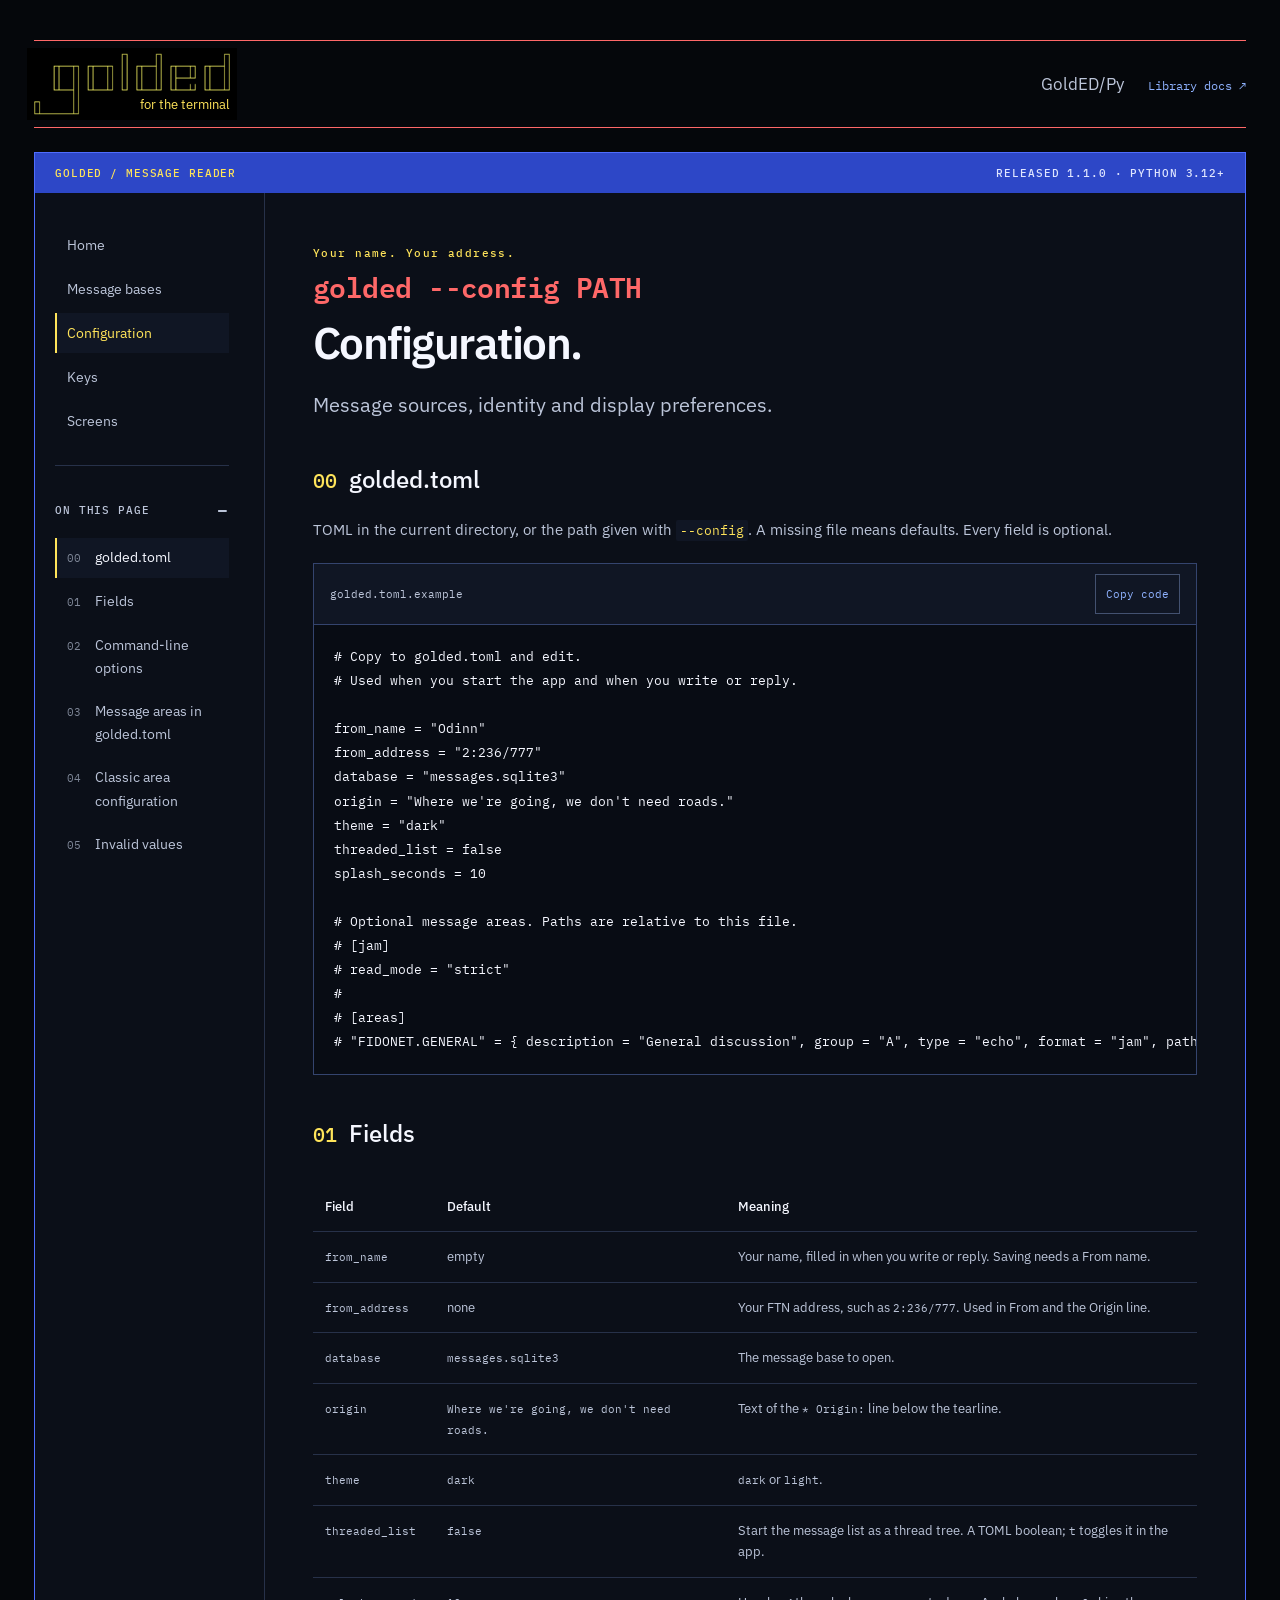
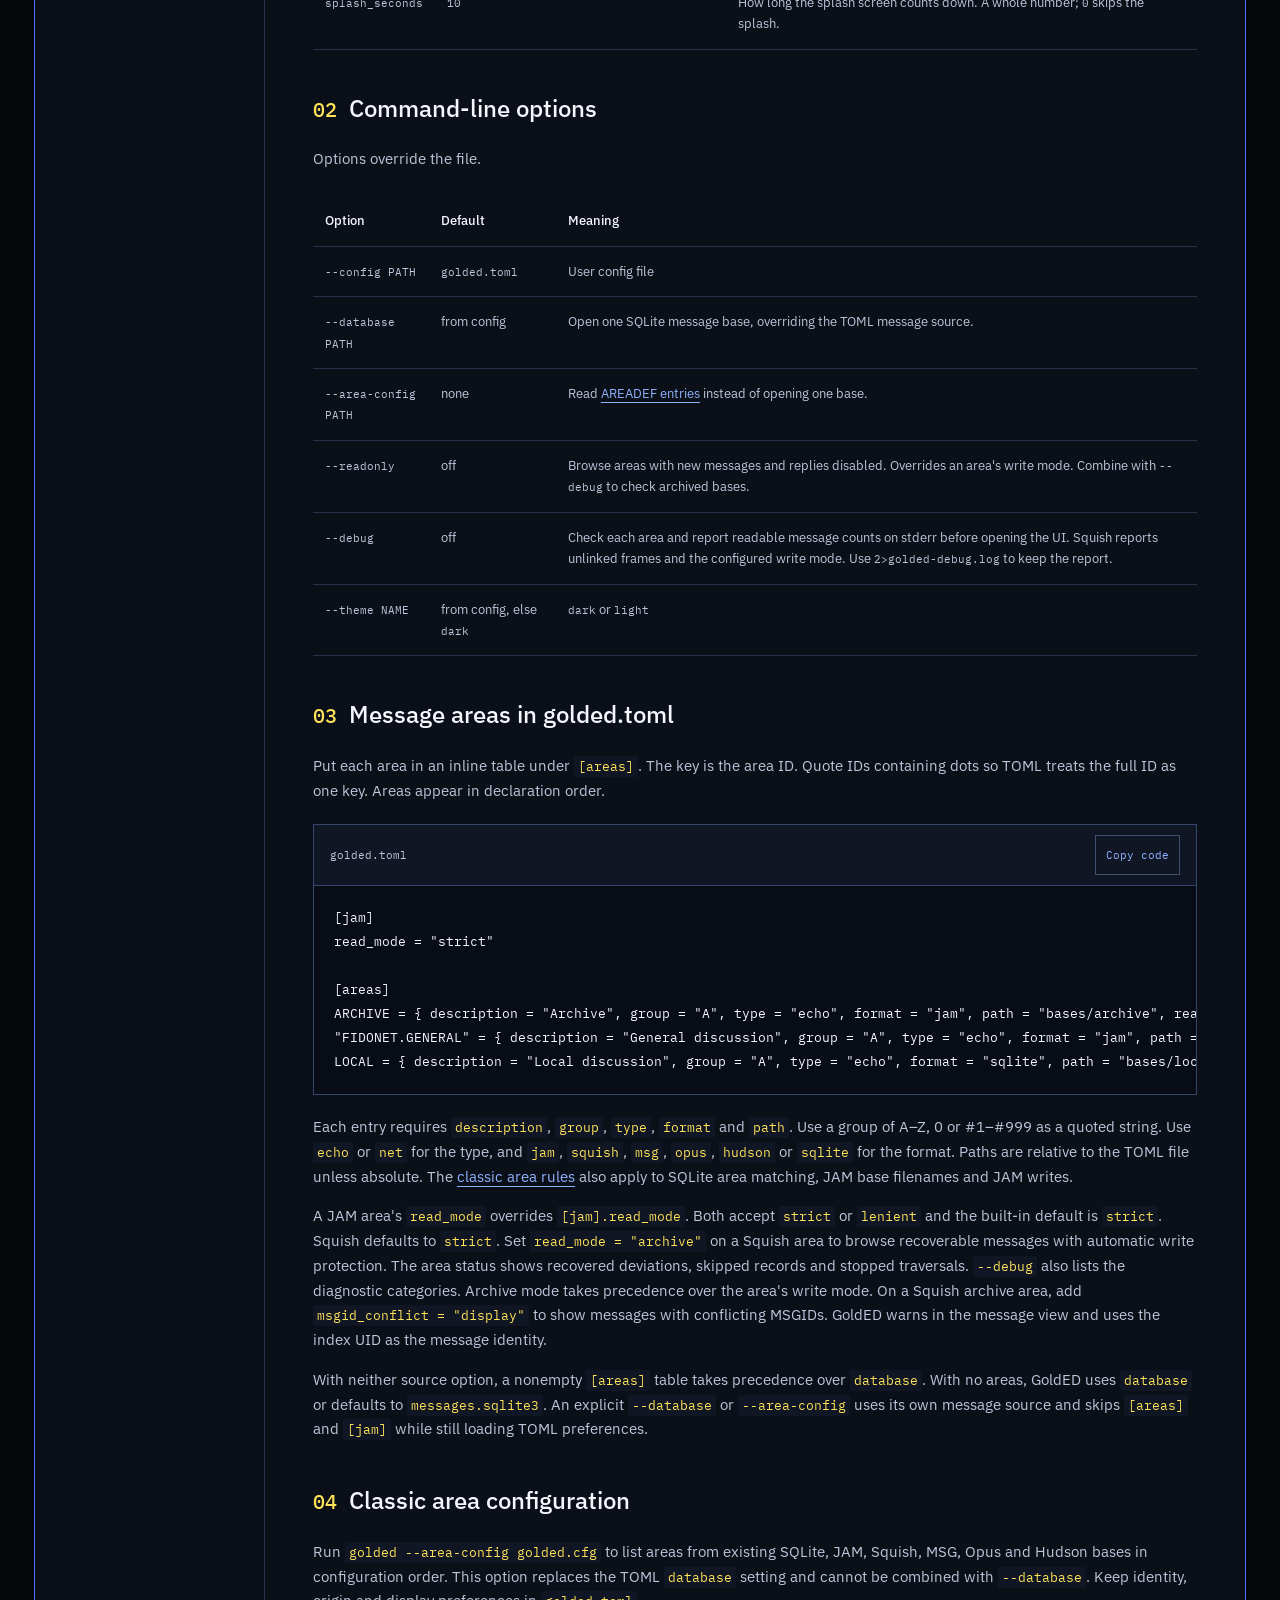
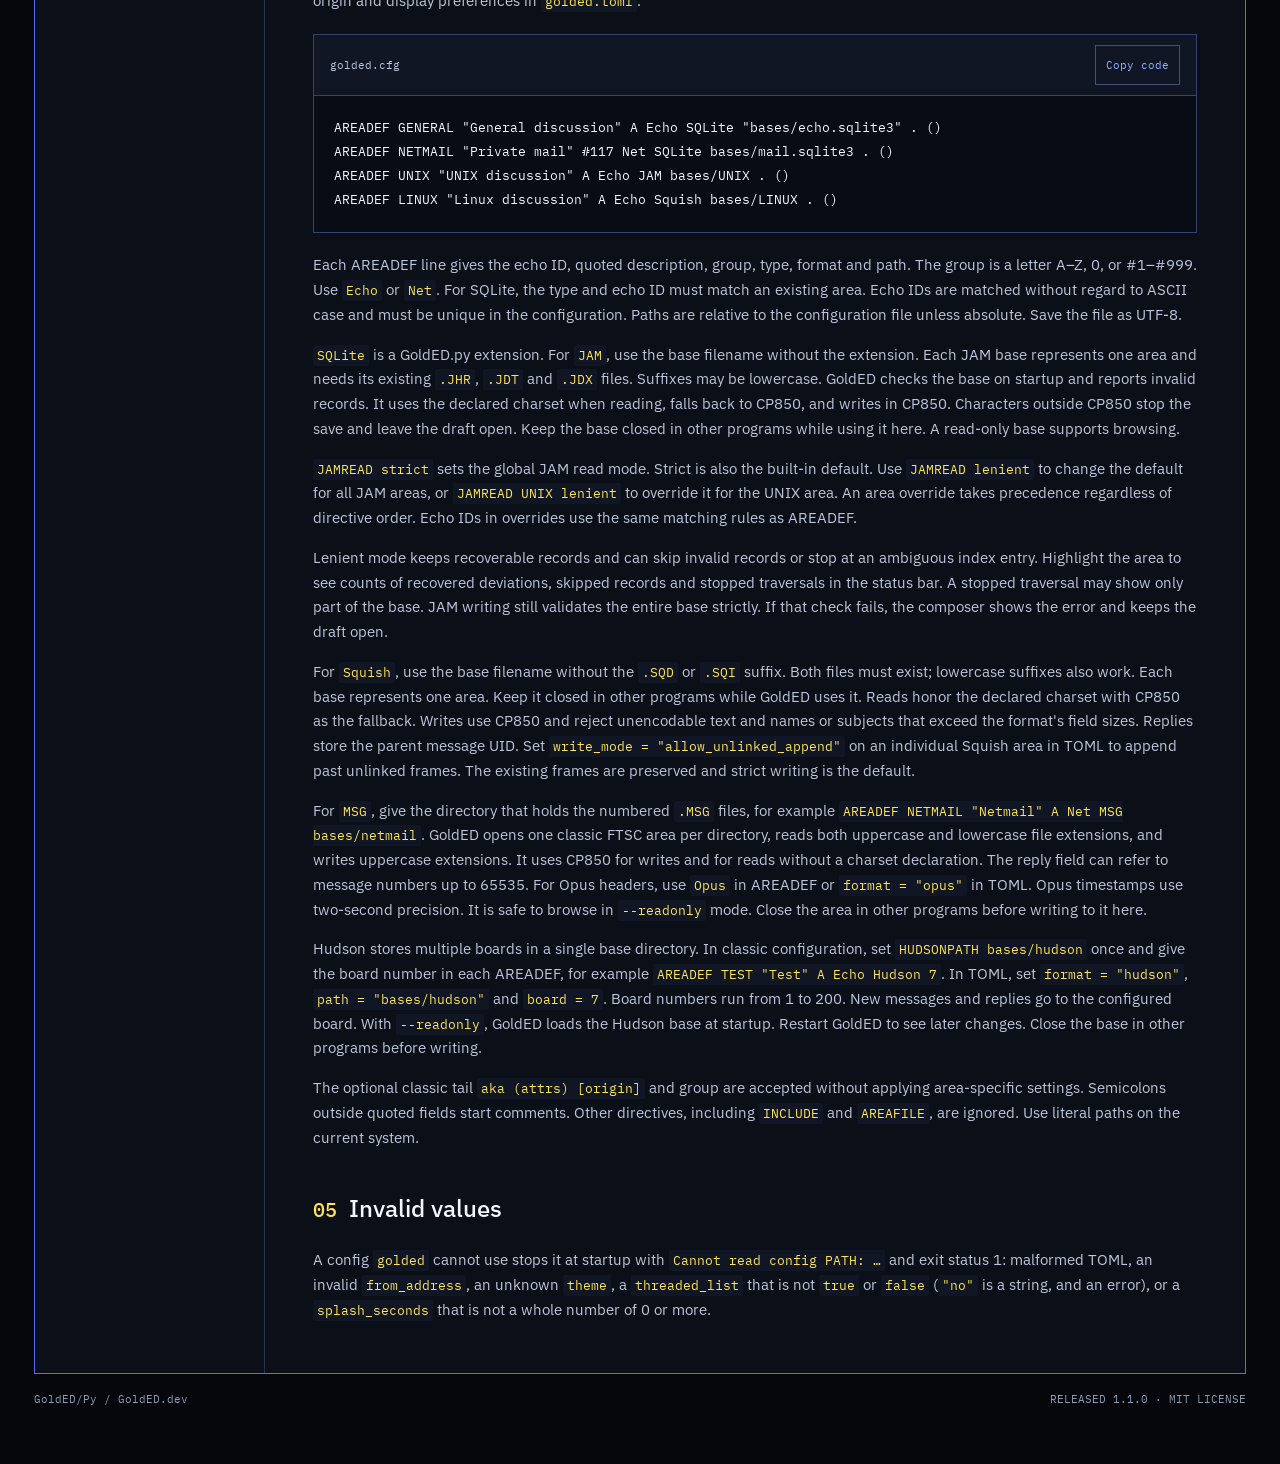
==== commit b6fd0a2b: "chore: prepare GoldED 1.1.0 Release the combined message-base support and require the Windows writer" ====
--- a/site/config.html
+++ b/site/config.html
@@ -19,7 +19,7 @@
 <div><span>GoldED/Py</span><a href="https://golded-dev.github.io/golded-ftn-python-docs/">Library docs ↗</a></div>
 </header>
 <div class="shell">
-<div class="bar"><span>GOLDED / MESSAGE READER</span><span>RELEASED 1.0.0 · PYTHON 3.12+</span></div>
+<div class="bar"><span>GOLDED / MESSAGE READER</span><span>RELEASED 1.1.0 · PYTHON 3.12+</span></div>
 <div class="layout">
 <aside><div class="sidebar">
 <nav class="page-nav" aria-label="Manual"><a href="index.html">Home</a><a href="database.html">Message bases</a><a href="config.html" aria-current="page">Configuration</a><a href="keys.html">Keys</a><a href="screens.html">Screens</a></nav>
@@ -55,7 +55,7 @@
 AREADEF LINUX &quot;Linux discussion&quot; A Echo Squish bases/LINUX . ()
 </code></pre></div><p>Each AREADEF line gives the echo ID, quoted description, group, type, format and path. The group is a letter A–Z, 0, or #1–#999. Use <code>Echo</code> or <code>Net</code>. For SQLite, the type and echo ID must match an existing area. Echo IDs are matched without regard to ASCII case and must be unique in the configuration. Paths are relative to the configuration file unless absolute. Save the file as UTF-8.</p><p><code>SQLite</code> is a GoldED.py extension. For <code>JAM</code>, use the base filename without the extension. Each JAM base represents one area and needs its existing <code>.JHR</code>, <code>.JDT</code> and <code>.JDX</code> files. Suffixes may be lowercase. GoldED checks the base on startup and reports invalid records. It uses the declared charset when reading, falls back to CP850, and writes in CP850. Characters outside CP850 stop the save and leave the draft open. Keep the base closed in other programs while using it here. A read-only base supports browsing.</p><p><code>JAMREAD strict</code> sets the global JAM read mode. Strict is also the built-in default. Use <code>JAMREAD lenient</code> to change the default for all JAM areas, or <code>JAMREAD UNIX lenient</code> to override it for the UNIX area. An area override takes precedence regardless of directive order. Echo IDs in overrides use the same matching rules as AREADEF.</p><p>Lenient mode keeps recoverable records and can skip invalid records or stop at an ambiguous index entry. Highlight the area to see counts of recovered deviations, skipped records and stopped traversals in the status bar. A stopped traversal may show only part of the base. JAM writing still validates the entire base strictly. If that check fails, the composer shows the error and keeps the draft open.</p><p>For <code>Squish</code>, use the base filename without the <code>.SQD</code> or <code>.SQI</code> suffix. Both files must exist; lowercase suffixes also work. Each base represents one area. Keep it closed in other programs while GoldED uses it. Reads honor the declared charset with CP850 as the fallback. Writes use CP850 and reject unencodable text and names or subjects that exceed the format's field sizes. Replies store the parent message UID. Set <code>write_mode = "allow_unlinked_append"</code> on an individual Squish area in TOML to append past unlinked frames. The existing frames are preserved and strict writing is the default.</p><p>For <code>MSG</code>, give the directory that holds the numbered <code>.MSG</code> files, for example <code>AREADEF NETMAIL "Netmail" A Net MSG bases/netmail</code>. GoldED opens one classic FTSC area per directory, reads both uppercase and lowercase file extensions, and writes uppercase extensions. It uses CP850 for writes and for reads without a charset declaration. The reply field can refer to message numbers up to 65535. For Opus headers, use <code>Opus</code> in AREADEF or <code>format = "opus"</code> in TOML. Opus timestamps use two-second precision. It is safe to browse in <code>--readonly</code> mode. Close the area in other programs before writing to it here.</p><p>Hudson stores multiple boards in a single base directory. In classic configuration, set <code>HUDSONPATH bases/hudson</code> once and give the board number in each AREADEF, for example <code>AREADEF TEST "Test" A Echo Hudson 7</code>. In TOML, set <code>format = "hudson"</code>, <code>path = "bases/hudson"</code> and <code>board = 7</code>. Board numbers run from 1 to 200. New messages and replies go to the configured board. With <code>--readonly</code>, GoldED loads the Hudson base at startup. Restart GoldED to see later changes. Close the base in other programs before writing.</p><p>The optional classic tail <code>aka (attrs) [origin]</code> and group are accepted without applying area-specific settings. Semicolons outside quoted fields start comments. Other directives, including <code>INCLUDE</code> and <code>AREAFILE</code>, are ignored. Use literal paths on the current system.</p></section><section class="guide-section" id="errors"><div class="section-title"><span>05</span><h2>Invalid values</h2></div><p>A config <code>golded</code> cannot use stops it at startup with <code>Cannot read config PATH: …</code> and exit status 1: malformed TOML, an invalid <code>from_address</code>, an unknown <code>theme</code>, a <code>threaded_list</code> that is not <code>true</code> or <code>false</code> (<code>"no"</code> is a string, and an error), or a <code>splash_seconds</code> that is not a whole number of 0 or more.</p></section></main>
 </div></div>
-<footer><span>GoldED/Py / GoldED.dev</span><span>RELEASED 1.0.0 · MIT LICENSE</span></footer>
+<footer><span>GoldED/Py / GoldED.dev</span><span>RELEASED 1.1.0 · MIT LICENSE</span></footer>
 </div>
 
 <script>
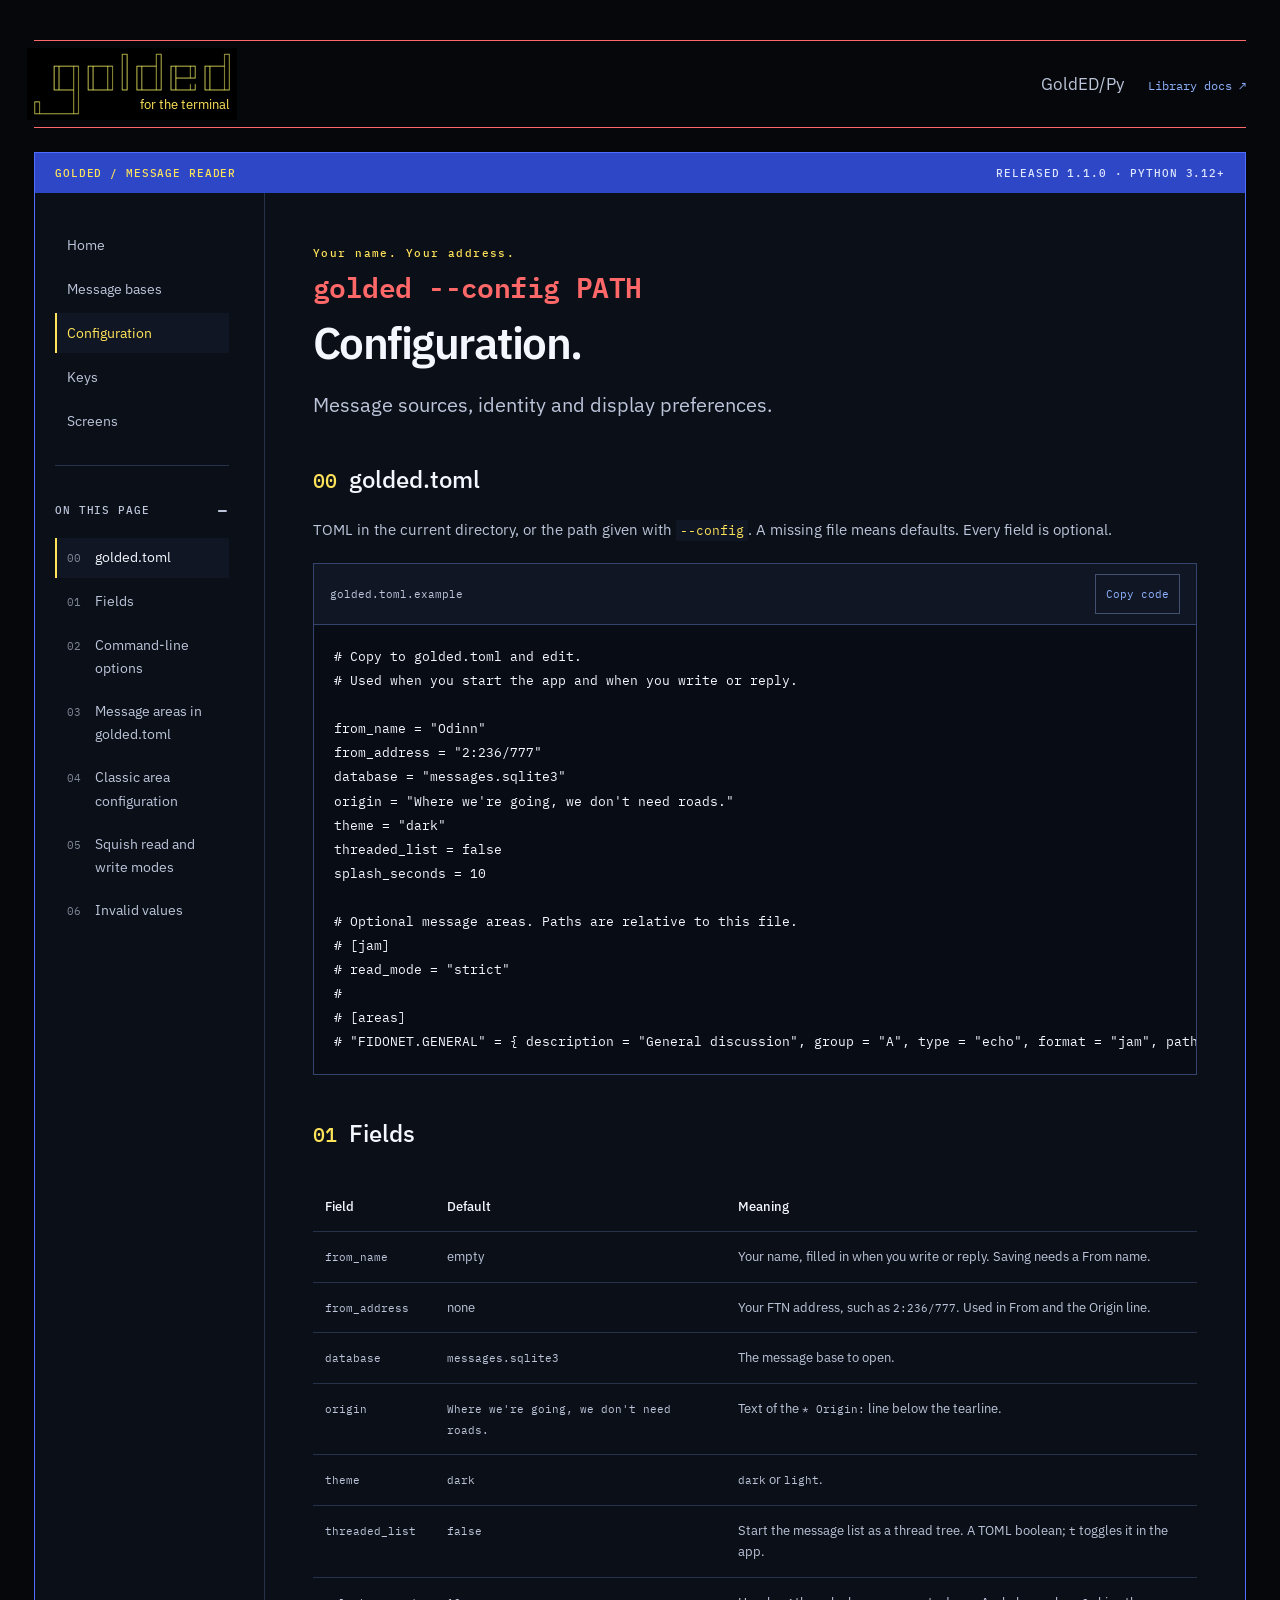
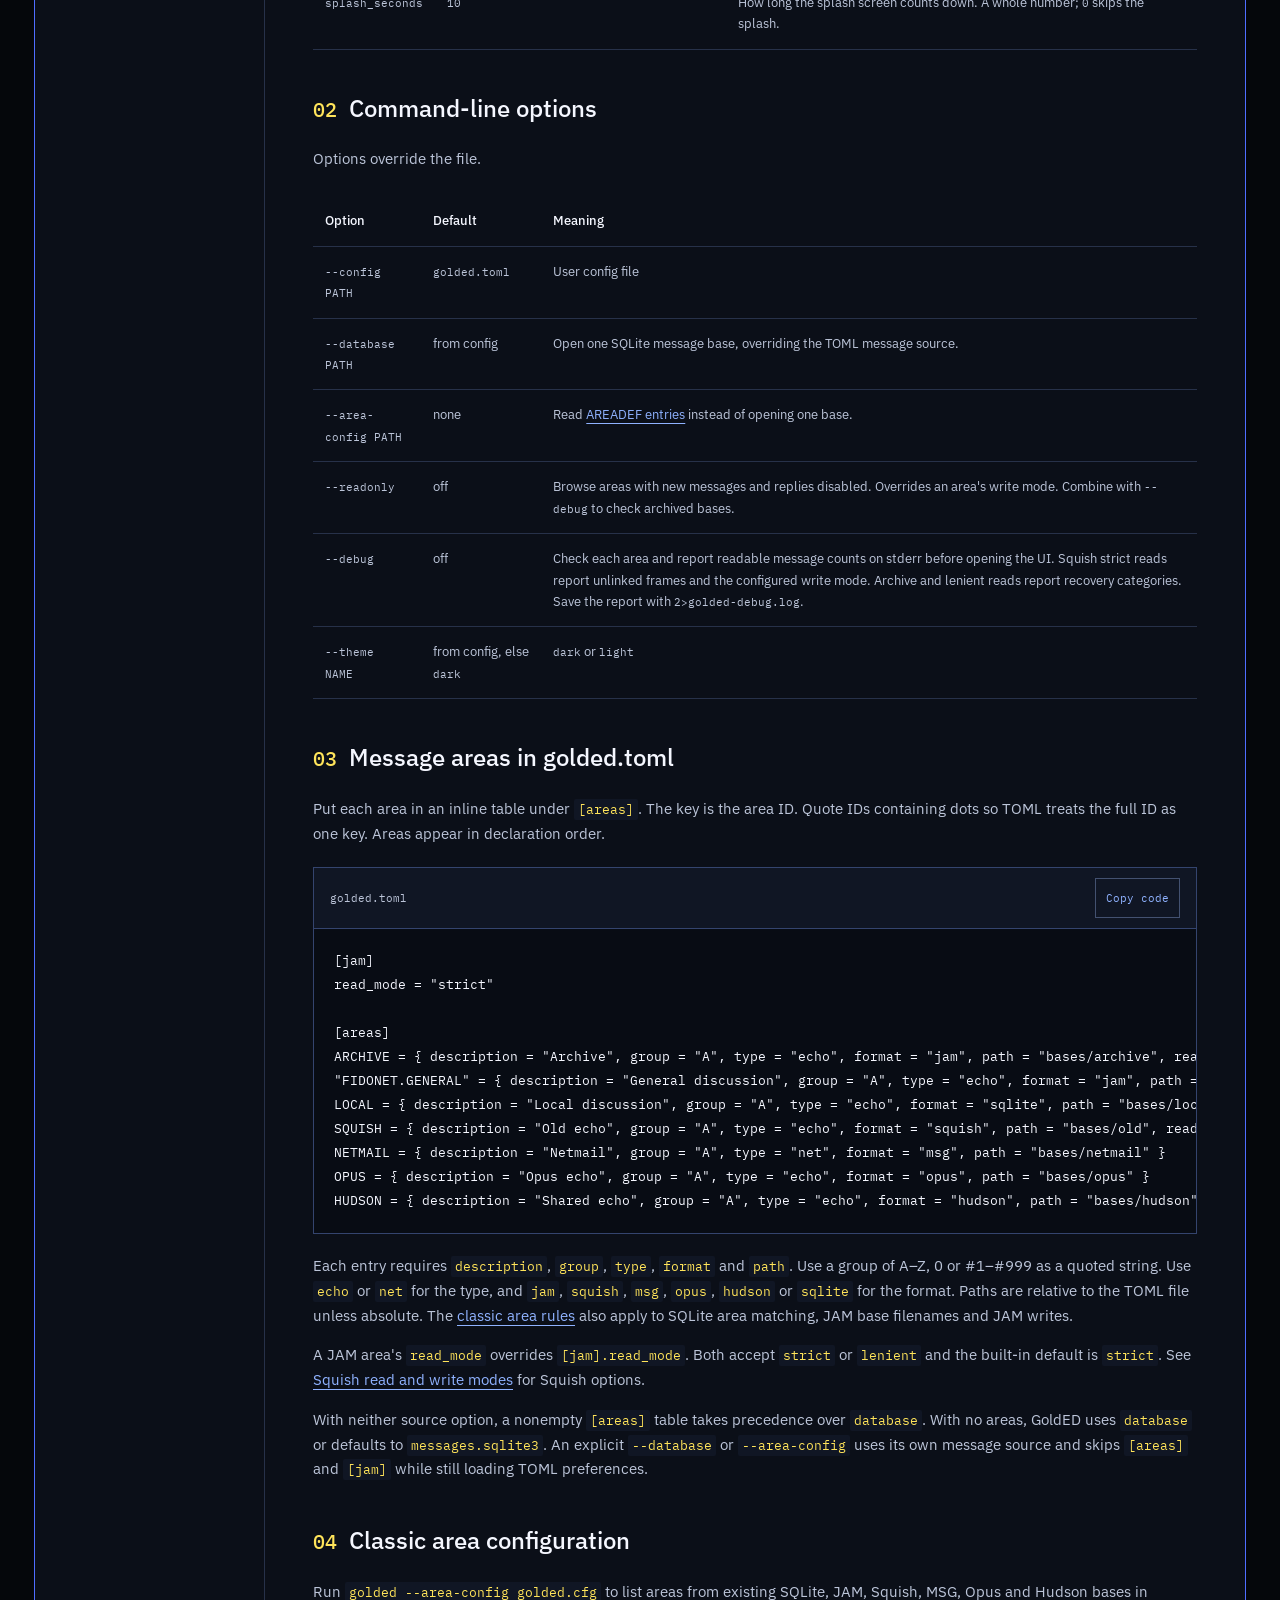
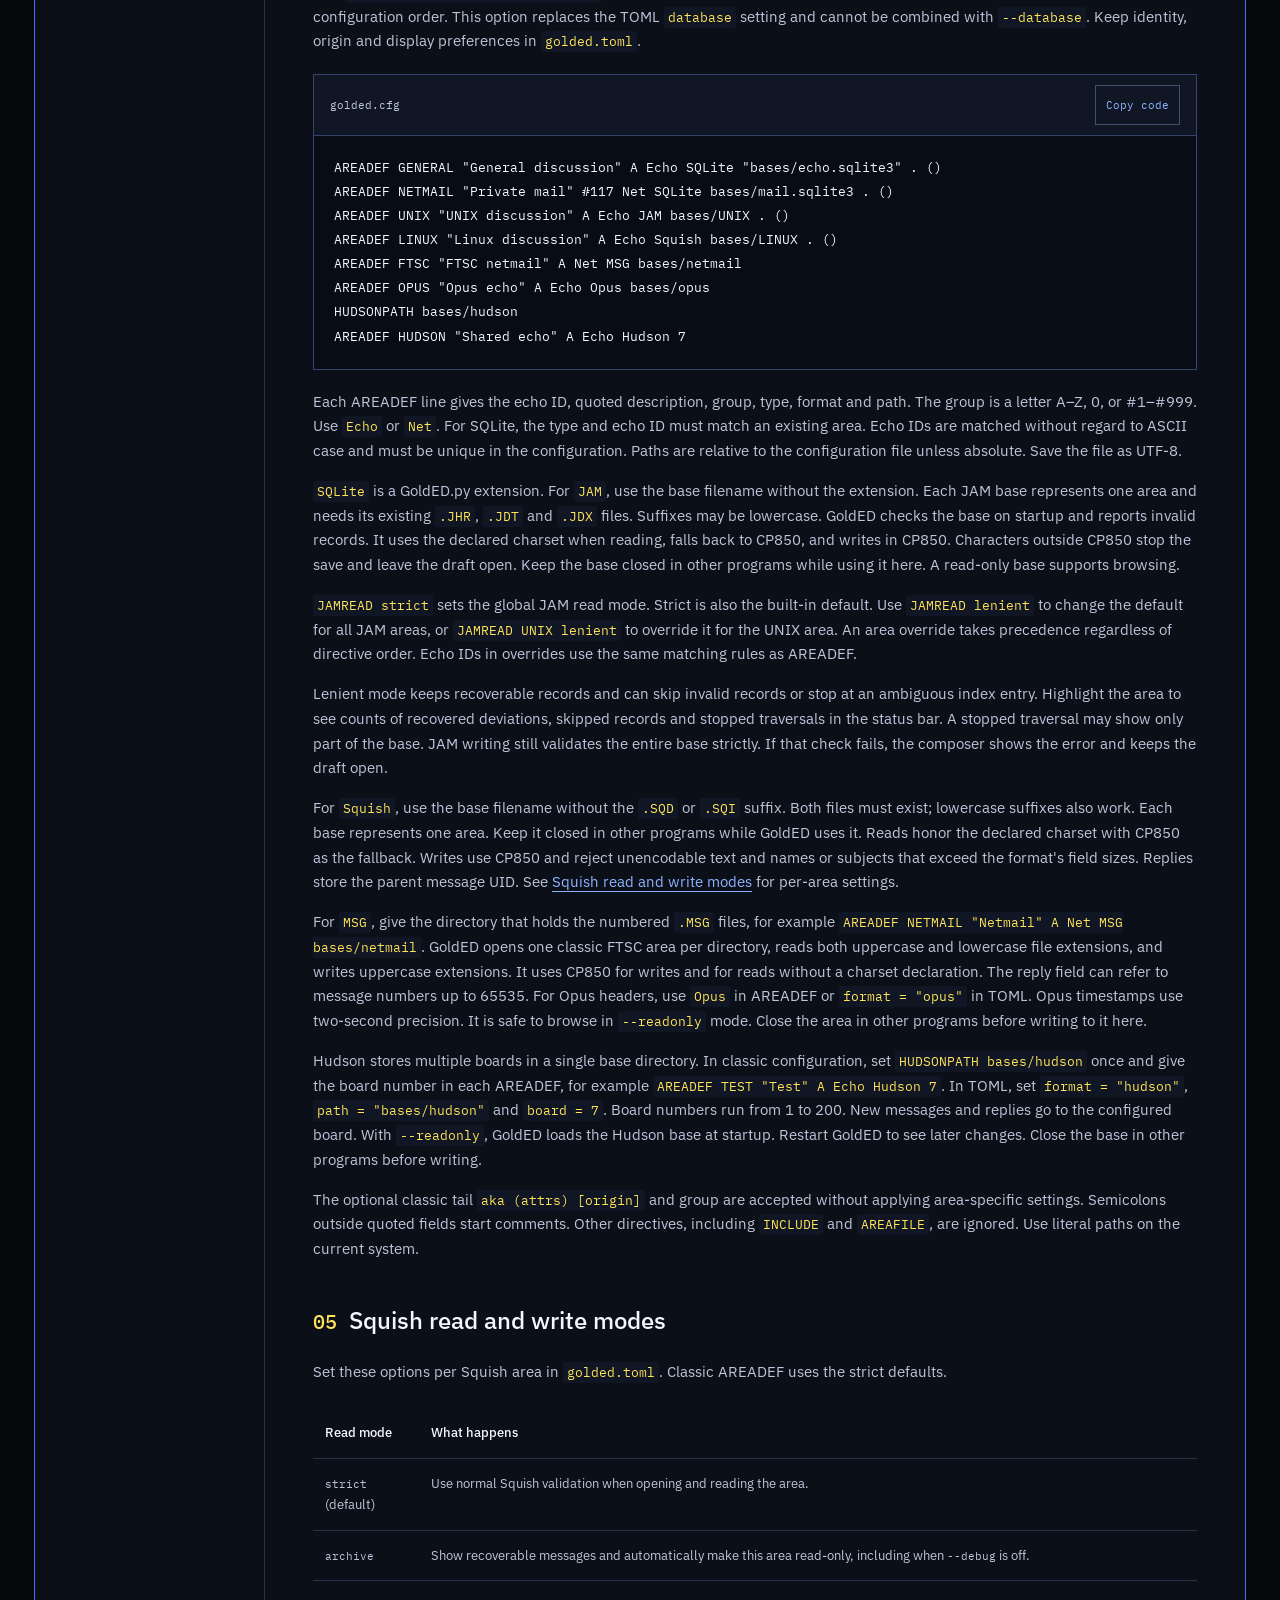
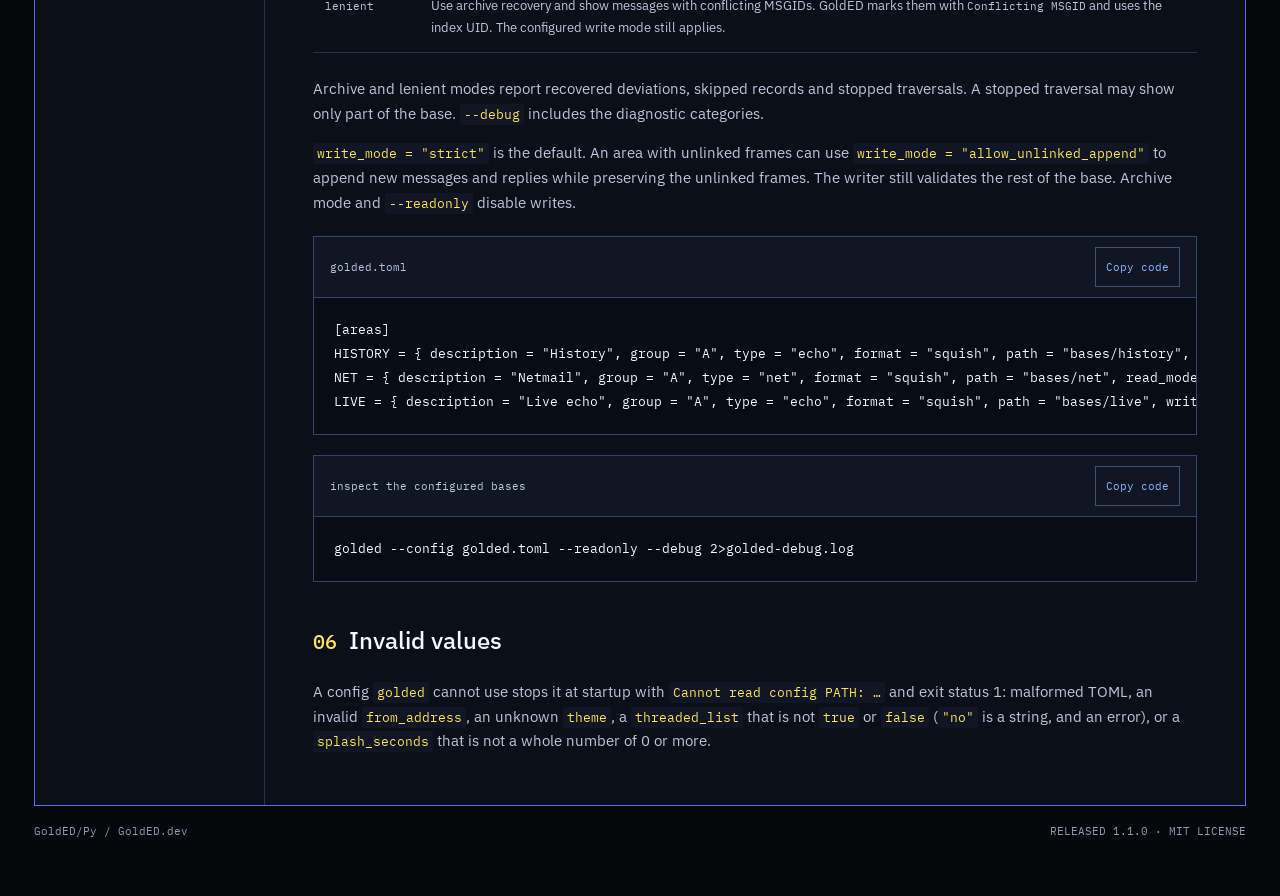
==== commit 8aa54f51: "docs: explain GoldED 1.1 message formats Show all supported formats in classic and TOML examples, ex" ====
--- a/site/config.html
+++ b/site/config.html
@@ -23,7 +23,7 @@
 <div class="layout">
 <aside><div class="sidebar">
 <nav class="page-nav" aria-label="Manual"><a href="index.html">Home</a><a href="database.html">Message bases</a><a href="config.html" aria-current="page">Configuration</a><a href="keys.html">Keys</a><a href="screens.html">Screens</a></nav>
-<details class="contents" open><summary>On this page</summary><nav class="nav" aria-label="Sections"><a href="#file"><span class="num">00</span>golded.toml</a><a href="#fields"><span class="num">01</span>Fields</a><a href="#options"><span class="num">02</span>Command-line options</a><a href="#toml-areas"><span class="num">03</span>Message areas in golded.toml</a><a href="#areadef"><span class="num">04</span>Classic area configuration</a><a href="#errors"><span class="num">05</span>Invalid values</a></nav></details>
+<details class="contents" open><summary>On this page</summary><nav class="nav" aria-label="Sections"><a href="#file"><span class="num">00</span>golded.toml</a><a href="#fields"><span class="num">01</span>Fields</a><a href="#options"><span class="num">02</span>Command-line options</a><a href="#toml-areas"><span class="num">03</span>Message areas in golded.toml</a><a href="#areadef"><span class="num">04</span>Classic area configuration</a><a href="#squish-modes"><span class="num">05</span>Squish read and write modes</a><a href="#errors"><span class="num">06</span>Invalid values</a></nav></details>
 </div></aside>
 <main><p class="eyebrow">Your name. Your address.</p><p class="command">golded --config PATH</p><h1>Configuration.</h1><p class="hero-lead">Message sources, identity and display preferences.</p><section class="guide-section" id="file"><div class="section-title"><span>00</span><h2>golded.toml</h2></div><p>TOML in the current directory, or the path given with <code>--config</code>. A missing file means defaults. Every field is optional.</p><div class="code-pane" id="config-example"><div class="code-head"><span>golded.toml.example</span><button type="button" data-copy="config-example-text" hidden>Copy code</button></div><pre><code id="config-example-text"># Copy to golded.toml and edit.
 # Used when you start the app and when you write or reply.
@@ -42,18 +42,31 @@
 #
 # [areas]
 # &quot;FIDONET.GENERAL&quot; = { description = &quot;General discussion&quot;, group = &quot;A&quot;, type = &quot;echo&quot;, format = &quot;jam&quot;, path = &quot;bases/general&quot;, read_mode = &quot;lenient&quot; }
-</code></pre></div></section><section class="guide-section" id="fields"><div class="section-title"><span>01</span><h2>Fields</h2></div><div class="table-wrap"><table><thead><tr><th>Field</th><th>Default</th><th>Meaning</th></tr></thead><tbody><tr><td><code>from_name</code></td><td>empty</td><td>Your name, filled in when you write or reply. Saving needs a From name.</td></tr><tr><td><code>from_address</code></td><td>none</td><td>Your FTN address, such as <code>2:236/777</code>. Used in From and the Origin line.</td></tr><tr><td><code>database</code></td><td><code>messages.sqlite3</code></td><td>The message base to open.</td></tr><tr><td><code>origin</code></td><td><code>Where we're going, we don't need roads.</code></td><td>Text of the <code> * Origin:</code> line below the tearline.</td></tr><tr><td><code>theme</code></td><td><code>dark</code></td><td><code>dark</code> or <code>light</code>.</td></tr><tr><td><code>threaded_list</code></td><td><code>false</code></td><td>Start the message list as a thread tree. A TOML boolean; <code>t</code> toggles it in the app.</td></tr><tr><td><code>splash_seconds</code></td><td><code>10</code></td><td>How long the splash screen counts down. A whole number; <code>0</code> skips the splash.</td></tr></tbody></table></div></section><section class="guide-section" id="options"><div class="section-title"><span>02</span><h2>Command-line options</h2></div><p>Options override the file.</p><div class="table-wrap"><table><thead><tr><th>Option</th><th>Default</th><th>Meaning</th></tr></thead><tbody><tr><td><code>--config PATH</code></td><td><code>golded.toml</code></td><td>User config file</td></tr><tr><td><code>--database PATH</code></td><td>from config</td><td>Open one SQLite message base, overriding the TOML message source.</td></tr><tr><td><code>--area-config PATH</code></td><td>none</td><td>Read <a href='#areadef'>AREADEF entries</a> instead of opening one base.</td></tr><tr><td><code>--readonly</code></td><td>off</td><td>Browse areas with new messages and replies disabled. Overrides an area's write mode. Combine with <code>--debug</code> to check archived bases.</td></tr><tr><td><code>--debug</code></td><td>off</td><td>Check each area and report readable message counts on stderr before opening the UI. Squish reports unlinked frames and the configured write mode. Use <code>2&gt;golded-debug.log</code> to keep the report.</td></tr><tr><td><code>--theme NAME</code></td><td>from config, else <code>dark</code></td><td><code>dark</code> or <code>light</code></td></tr></tbody></table></div></section><section class="guide-section" id="toml-areas"><div class="section-title"><span>03</span><h2>Message areas in golded.toml</h2></div><p>Put each area in an inline table under <code>[areas]</code>. The key is the area ID. Quote IDs containing dots so TOML treats the full ID as one key. Areas appear in declaration order.</p><div class="code-pane" id="toml-areas-example"><div class="code-head"><span>golded.toml</span><button type="button" data-copy="toml-areas-example-text" hidden>Copy code</button></div><pre><code id="toml-areas-example-text">[jam]
+</code></pre></div></section><section class="guide-section" id="fields"><div class="section-title"><span>01</span><h2>Fields</h2></div><div class="table-wrap"><table><thead><tr><th>Field</th><th>Default</th><th>Meaning</th></tr></thead><tbody><tr><td><code>from_name</code></td><td>empty</td><td>Your name, filled in when you write or reply. Saving needs a From name.</td></tr><tr><td><code>from_address</code></td><td>none</td><td>Your FTN address, such as <code>2:236/777</code>. Used in From and the Origin line.</td></tr><tr><td><code>database</code></td><td><code>messages.sqlite3</code></td><td>The message base to open.</td></tr><tr><td><code>origin</code></td><td><code>Where we're going, we don't need roads.</code></td><td>Text of the <code> * Origin:</code> line below the tearline.</td></tr><tr><td><code>theme</code></td><td><code>dark</code></td><td><code>dark</code> or <code>light</code>.</td></tr><tr><td><code>threaded_list</code></td><td><code>false</code></td><td>Start the message list as a thread tree. A TOML boolean; <code>t</code> toggles it in the app.</td></tr><tr><td><code>splash_seconds</code></td><td><code>10</code></td><td>How long the splash screen counts down. A whole number; <code>0</code> skips the splash.</td></tr></tbody></table></div></section><section class="guide-section" id="options"><div class="section-title"><span>02</span><h2>Command-line options</h2></div><p>Options override the file.</p><div class="table-wrap"><table><thead><tr><th>Option</th><th>Default</th><th>Meaning</th></tr></thead><tbody><tr><td><code>--config PATH</code></td><td><code>golded.toml</code></td><td>User config file</td></tr><tr><td><code>--database PATH</code></td><td>from config</td><td>Open one SQLite message base, overriding the TOML message source.</td></tr><tr><td><code>--area-config PATH</code></td><td>none</td><td>Read <a href='#areadef'>AREADEF entries</a> instead of opening one base.</td></tr><tr><td><code>--readonly</code></td><td>off</td><td>Browse areas with new messages and replies disabled. Overrides an area's write mode. Combine with <code>--debug</code> to check archived bases.</td></tr><tr><td><code>--debug</code></td><td>off</td><td>Check each area and report readable message counts on stderr before opening the UI. Squish strict reads report unlinked frames and the configured write mode. Archive and lenient reads report recovery categories. Save the report with <code>2&gt;golded-debug.log</code>.</td></tr><tr><td><code>--theme NAME</code></td><td>from config, else <code>dark</code></td><td><code>dark</code> or <code>light</code></td></tr></tbody></table></div></section><section class="guide-section" id="toml-areas"><div class="section-title"><span>03</span><h2>Message areas in golded.toml</h2></div><p>Put each area in an inline table under <code>[areas]</code>. The key is the area ID. Quote IDs containing dots so TOML treats the full ID as one key. Areas appear in declaration order.</p><div class="code-pane" id="toml-areas-example"><div class="code-head"><span>golded.toml</span><button type="button" data-copy="toml-areas-example-text" hidden>Copy code</button></div><pre><code id="toml-areas-example-text">[jam]
 read_mode = &quot;strict&quot;
 
 [areas]
 ARCHIVE = { description = &quot;Archive&quot;, group = &quot;A&quot;, type = &quot;echo&quot;, format = &quot;jam&quot;, path = &quot;bases/archive&quot;, read_mode = &quot;lenient&quot; }
 &quot;FIDONET.GENERAL&quot; = { description = &quot;General discussion&quot;, group = &quot;A&quot;, type = &quot;echo&quot;, format = &quot;jam&quot;, path = &quot;bases/general&quot; }
 LOCAL = { description = &quot;Local discussion&quot;, group = &quot;A&quot;, type = &quot;echo&quot;, format = &quot;sqlite&quot;, path = &quot;bases/local.sqlite3&quot; }
-</code></pre></div><p>Each entry requires <code>description</code>, <code>group</code>, <code>type</code>, <code>format</code> and <code>path</code>. Use a group of A–Z, 0 or #1–#999 as a quoted string. Use <code>echo</code> or <code>net</code> for the type, and <code>jam</code>, <code>squish</code>, <code>msg</code>, <code>opus</code>, <code>hudson</code> or <code>sqlite</code> for the format. Paths are relative to the TOML file unless absolute. The <a href='#areadef'>classic area rules</a> also apply to SQLite area matching, JAM base filenames and JAM writes.</p><p>A JAM area's <code>read_mode</code> overrides <code>[jam].read_mode</code>. Both accept <code>strict</code> or <code>lenient</code> and the built-in default is <code>strict</code>. Squish defaults to <code>strict</code>. Set <code>read_mode = "archive"</code> on a Squish area to browse recoverable messages with automatic write protection. The area status shows recovered deviations, skipped records and stopped traversals. <code>--debug</code> also lists the diagnostic categories. Archive mode takes precedence over the area's write mode. On a Squish archive area, add <code>msgid_conflict = "display"</code> to show messages with conflicting MSGIDs. GoldED warns in the message view and uses the index UID as the message identity.</p><p>With neither source option, a nonempty <code>[areas]</code> table takes precedence over <code>database</code>. With no areas, GoldED uses <code>database</code> or defaults to <code>messages.sqlite3</code>. An explicit <code>--database</code> or <code>--area-config</code> uses its own message source and skips <code>[areas]</code> and <code>[jam]</code> while still loading TOML preferences.</p></section><section class="guide-section" id="areadef"><div class="section-title"><span>04</span><h2>Classic area configuration</h2></div><p>Run <code>golded --area-config golded.cfg</code> to list areas from existing SQLite, JAM, Squish, MSG, Opus and Hudson bases in configuration order. This option replaces the TOML <code>database</code> setting and cannot be combined with <code>--database</code>. Keep identity, origin and display preferences in <code>golded.toml</code>.</p><div class="code-pane" id="areadef-example"><div class="code-head"><span>golded.cfg</span><button type="button" data-copy="areadef-example-text" hidden>Copy code</button></div><pre><code id="areadef-example-text">AREADEF GENERAL &quot;General discussion&quot; A Echo SQLite &quot;bases/echo.sqlite3&quot; . ()
+SQUISH = { description = &quot;Old echo&quot;, group = &quot;A&quot;, type = &quot;echo&quot;, format = &quot;squish&quot;, path = &quot;bases/old&quot;, read_mode = &quot;archive&quot; }
+NETMAIL = { description = &quot;Netmail&quot;, group = &quot;A&quot;, type = &quot;net&quot;, format = &quot;msg&quot;, path = &quot;bases/netmail&quot; }
+OPUS = { description = &quot;Opus echo&quot;, group = &quot;A&quot;, type = &quot;echo&quot;, format = &quot;opus&quot;, path = &quot;bases/opus&quot; }
+HUDSON = { description = &quot;Shared echo&quot;, group = &quot;A&quot;, type = &quot;echo&quot;, format = &quot;hudson&quot;, path = &quot;bases/hudson&quot;, board = 7 }
+</code></pre></div><p>Each entry requires <code>description</code>, <code>group</code>, <code>type</code>, <code>format</code> and <code>path</code>. Use a group of A–Z, 0 or #1–#999 as a quoted string. Use <code>echo</code> or <code>net</code> for the type, and <code>jam</code>, <code>squish</code>, <code>msg</code>, <code>opus</code>, <code>hudson</code> or <code>sqlite</code> for the format. Paths are relative to the TOML file unless absolute. The <a href='#areadef'>classic area rules</a> also apply to SQLite area matching, JAM base filenames and JAM writes.</p><p>A JAM area's <code>read_mode</code> overrides <code>[jam].read_mode</code>. Both accept <code>strict</code> or <code>lenient</code> and the built-in default is <code>strict</code>. See <a href="#squish-modes">Squish read and write modes</a> for Squish options.</p><p>With neither source option, a nonempty <code>[areas]</code> table takes precedence over <code>database</code>. With no areas, GoldED uses <code>database</code> or defaults to <code>messages.sqlite3</code>. An explicit <code>--database</code> or <code>--area-config</code> uses its own message source and skips <code>[areas]</code> and <code>[jam]</code> while still loading TOML preferences.</p></section><section class="guide-section" id="areadef"><div class="section-title"><span>04</span><h2>Classic area configuration</h2></div><p>Run <code>golded --area-config golded.cfg</code> to list areas from existing SQLite, JAM, Squish, MSG, Opus and Hudson bases in configuration order. This option replaces the TOML <code>database</code> setting and cannot be combined with <code>--database</code>. Keep identity, origin and display preferences in <code>golded.toml</code>.</p><div class="code-pane" id="areadef-example"><div class="code-head"><span>golded.cfg</span><button type="button" data-copy="areadef-example-text" hidden>Copy code</button></div><pre><code id="areadef-example-text">AREADEF GENERAL &quot;General discussion&quot; A Echo SQLite &quot;bases/echo.sqlite3&quot; . ()
 AREADEF NETMAIL &quot;Private mail&quot; #117 Net SQLite bases/mail.sqlite3 . ()
 AREADEF UNIX &quot;UNIX discussion&quot; A Echo JAM bases/UNIX . ()
 AREADEF LINUX &quot;Linux discussion&quot; A Echo Squish bases/LINUX . ()
-</code></pre></div><p>Each AREADEF line gives the echo ID, quoted description, group, type, format and path. The group is a letter A–Z, 0, or #1–#999. Use <code>Echo</code> or <code>Net</code>. For SQLite, the type and echo ID must match an existing area. Echo IDs are matched without regard to ASCII case and must be unique in the configuration. Paths are relative to the configuration file unless absolute. Save the file as UTF-8.</p><p><code>SQLite</code> is a GoldED.py extension. For <code>JAM</code>, use the base filename without the extension. Each JAM base represents one area and needs its existing <code>.JHR</code>, <code>.JDT</code> and <code>.JDX</code> files. Suffixes may be lowercase. GoldED checks the base on startup and reports invalid records. It uses the declared charset when reading, falls back to CP850, and writes in CP850. Characters outside CP850 stop the save and leave the draft open. Keep the base closed in other programs while using it here. A read-only base supports browsing.</p><p><code>JAMREAD strict</code> sets the global JAM read mode. Strict is also the built-in default. Use <code>JAMREAD lenient</code> to change the default for all JAM areas, or <code>JAMREAD UNIX lenient</code> to override it for the UNIX area. An area override takes precedence regardless of directive order. Echo IDs in overrides use the same matching rules as AREADEF.</p><p>Lenient mode keeps recoverable records and can skip invalid records or stop at an ambiguous index entry. Highlight the area to see counts of recovered deviations, skipped records and stopped traversals in the status bar. A stopped traversal may show only part of the base. JAM writing still validates the entire base strictly. If that check fails, the composer shows the error and keeps the draft open.</p><p>For <code>Squish</code>, use the base filename without the <code>.SQD</code> or <code>.SQI</code> suffix. Both files must exist; lowercase suffixes also work. Each base represents one area. Keep it closed in other programs while GoldED uses it. Reads honor the declared charset with CP850 as the fallback. Writes use CP850 and reject unencodable text and names or subjects that exceed the format's field sizes. Replies store the parent message UID. Set <code>write_mode = "allow_unlinked_append"</code> on an individual Squish area in TOML to append past unlinked frames. The existing frames are preserved and strict writing is the default.</p><p>For <code>MSG</code>, give the directory that holds the numbered <code>.MSG</code> files, for example <code>AREADEF NETMAIL "Netmail" A Net MSG bases/netmail</code>. GoldED opens one classic FTSC area per directory, reads both uppercase and lowercase file extensions, and writes uppercase extensions. It uses CP850 for writes and for reads without a charset declaration. The reply field can refer to message numbers up to 65535. For Opus headers, use <code>Opus</code> in AREADEF or <code>format = "opus"</code> in TOML. Opus timestamps use two-second precision. It is safe to browse in <code>--readonly</code> mode. Close the area in other programs before writing to it here.</p><p>Hudson stores multiple boards in a single base directory. In classic configuration, set <code>HUDSONPATH bases/hudson</code> once and give the board number in each AREADEF, for example <code>AREADEF TEST "Test" A Echo Hudson 7</code>. In TOML, set <code>format = "hudson"</code>, <code>path = "bases/hudson"</code> and <code>board = 7</code>. Board numbers run from 1 to 200. New messages and replies go to the configured board. With <code>--readonly</code>, GoldED loads the Hudson base at startup. Restart GoldED to see later changes. Close the base in other programs before writing.</p><p>The optional classic tail <code>aka (attrs) [origin]</code> and group are accepted without applying area-specific settings. Semicolons outside quoted fields start comments. Other directives, including <code>INCLUDE</code> and <code>AREAFILE</code>, are ignored. Use literal paths on the current system.</p></section><section class="guide-section" id="errors"><div class="section-title"><span>05</span><h2>Invalid values</h2></div><p>A config <code>golded</code> cannot use stops it at startup with <code>Cannot read config PATH: …</code> and exit status 1: malformed TOML, an invalid <code>from_address</code>, an unknown <code>theme</code>, a <code>threaded_list</code> that is not <code>true</code> or <code>false</code> (<code>"no"</code> is a string, and an error), or a <code>splash_seconds</code> that is not a whole number of 0 or more.</p></section></main>
+AREADEF FTSC &quot;FTSC netmail&quot; A Net MSG bases/netmail
+AREADEF OPUS &quot;Opus echo&quot; A Echo Opus bases/opus
+HUDSONPATH bases/hudson
+AREADEF HUDSON &quot;Shared echo&quot; A Echo Hudson 7
+</code></pre></div><p>Each AREADEF line gives the echo ID, quoted description, group, type, format and path. The group is a letter A–Z, 0, or #1–#999. Use <code>Echo</code> or <code>Net</code>. For SQLite, the type and echo ID must match an existing area. Echo IDs are matched without regard to ASCII case and must be unique in the configuration. Paths are relative to the configuration file unless absolute. Save the file as UTF-8.</p><p><code>SQLite</code> is a GoldED.py extension. For <code>JAM</code>, use the base filename without the extension. Each JAM base represents one area and needs its existing <code>.JHR</code>, <code>.JDT</code> and <code>.JDX</code> files. Suffixes may be lowercase. GoldED checks the base on startup and reports invalid records. It uses the declared charset when reading, falls back to CP850, and writes in CP850. Characters outside CP850 stop the save and leave the draft open. Keep the base closed in other programs while using it here. A read-only base supports browsing.</p><p><code>JAMREAD strict</code> sets the global JAM read mode. Strict is also the built-in default. Use <code>JAMREAD lenient</code> to change the default for all JAM areas, or <code>JAMREAD UNIX lenient</code> to override it for the UNIX area. An area override takes precedence regardless of directive order. Echo IDs in overrides use the same matching rules as AREADEF.</p><p>Lenient mode keeps recoverable records and can skip invalid records or stop at an ambiguous index entry. Highlight the area to see counts of recovered deviations, skipped records and stopped traversals in the status bar. A stopped traversal may show only part of the base. JAM writing still validates the entire base strictly. If that check fails, the composer shows the error and keeps the draft open.</p><p>For <code>Squish</code>, use the base filename without the <code>.SQD</code> or <code>.SQI</code> suffix. Both files must exist; lowercase suffixes also work. Each base represents one area. Keep it closed in other programs while GoldED uses it. Reads honor the declared charset with CP850 as the fallback. Writes use CP850 and reject unencodable text and names or subjects that exceed the format's field sizes. Replies store the parent message UID. See <a href="#squish-modes">Squish read and write modes</a> for per-area settings.</p><p>For <code>MSG</code>, give the directory that holds the numbered <code>.MSG</code> files, for example <code>AREADEF NETMAIL "Netmail" A Net MSG bases/netmail</code>. GoldED opens one classic FTSC area per directory, reads both uppercase and lowercase file extensions, and writes uppercase extensions. It uses CP850 for writes and for reads without a charset declaration. The reply field can refer to message numbers up to 65535. For Opus headers, use <code>Opus</code> in AREADEF or <code>format = "opus"</code> in TOML. Opus timestamps use two-second precision. It is safe to browse in <code>--readonly</code> mode. Close the area in other programs before writing to it here.</p><p>Hudson stores multiple boards in a single base directory. In classic configuration, set <code>HUDSONPATH bases/hudson</code> once and give the board number in each AREADEF, for example <code>AREADEF TEST "Test" A Echo Hudson 7</code>. In TOML, set <code>format = "hudson"</code>, <code>path = "bases/hudson"</code> and <code>board = 7</code>. Board numbers run from 1 to 200. New messages and replies go to the configured board. With <code>--readonly</code>, GoldED loads the Hudson base at startup. Restart GoldED to see later changes. Close the base in other programs before writing.</p><p>The optional classic tail <code>aka (attrs) [origin]</code> and group are accepted without applying area-specific settings. Semicolons outside quoted fields start comments. Other directives, including <code>INCLUDE</code> and <code>AREAFILE</code>, are ignored. Use literal paths on the current system.</p></section><section class="guide-section" id="squish-modes"><div class="section-title"><span>05</span><h2>Squish read and write modes</h2></div><p>Set these options per Squish area in <code>golded.toml</code>. Classic AREADEF uses the strict defaults.</p><div class="table-wrap"><table><thead><tr><th>Read mode</th><th>What happens</th></tr></thead><tbody><tr><td><code>strict</code> (default)</td><td>Use normal Squish validation when opening and reading the area.</td></tr><tr><td><code>archive</code></td><td>Show recoverable messages and automatically make this area read-only, including when <code>--debug</code> is off.</td></tr><tr><td><code>lenient</code></td><td>Use archive recovery and show messages with conflicting MSGIDs. GoldED marks them with <code>Conflicting MSGID</code> and uses the index UID. The configured write mode still applies.</td></tr></tbody></table></div><p>Archive and lenient modes report recovered deviations, skipped records and stopped traversals. A stopped traversal may show only part of the base. <code>--debug</code> includes the diagnostic categories.</p><p><code>write_mode = "strict"</code> is the default. An area with unlinked frames can use <code>write_mode = "allow_unlinked_append"</code> to append new messages and replies while preserving the unlinked frames. The writer still validates the rest of the base. Archive mode and <code>--readonly</code> disable writes.</p><div class="code-pane" id="squish-options-example"><div class="code-head"><span>golded.toml</span><button type="button" data-copy="squish-options-example-text" hidden>Copy code</button></div><pre><code id="squish-options-example-text">[areas]
+HISTORY = { description = &quot;History&quot;, group = &quot;A&quot;, type = &quot;echo&quot;, format = &quot;squish&quot;, path = &quot;bases/history&quot;, read_mode = &quot;archive&quot; }
+NET = { description = &quot;Netmail&quot;, group = &quot;A&quot;, type = &quot;net&quot;, format = &quot;squish&quot;, path = &quot;bases/net&quot;, read_mode = &quot;lenient&quot; }
+LIVE = { description = &quot;Live echo&quot;, group = &quot;A&quot;, type = &quot;echo&quot;, format = &quot;squish&quot;, path = &quot;bases/live&quot;, write_mode = &quot;allow_unlinked_append&quot; }
+</code></pre></div><div class="code-pane" id="archive-diagnostics"><div class="code-head"><span>inspect the configured bases</span><button type="button" data-copy="archive-diagnostics-text" hidden>Copy code</button></div><pre><code id="archive-diagnostics-text">golded --config golded.toml --readonly --debug 2&gt;golded-debug.log
+</code></pre></div></section><section class="guide-section" id="errors"><div class="section-title"><span>06</span><h2>Invalid values</h2></div><p>A config <code>golded</code> cannot use stops it at startup with <code>Cannot read config PATH: …</code> and exit status 1: malformed TOML, an invalid <code>from_address</code>, an unknown <code>theme</code>, a <code>threaded_list</code> that is not <code>true</code> or <code>false</code> (<code>"no"</code> is a string, and an error), or a <code>splash_seconds</code> that is not a whole number of 0 or more.</p></section></main>
 </div></div>
 <footer><span>GoldED/Py / GoldED.dev</span><span>RELEASED 1.1.0 · MIT LICENSE</span></footer>
 </div>
